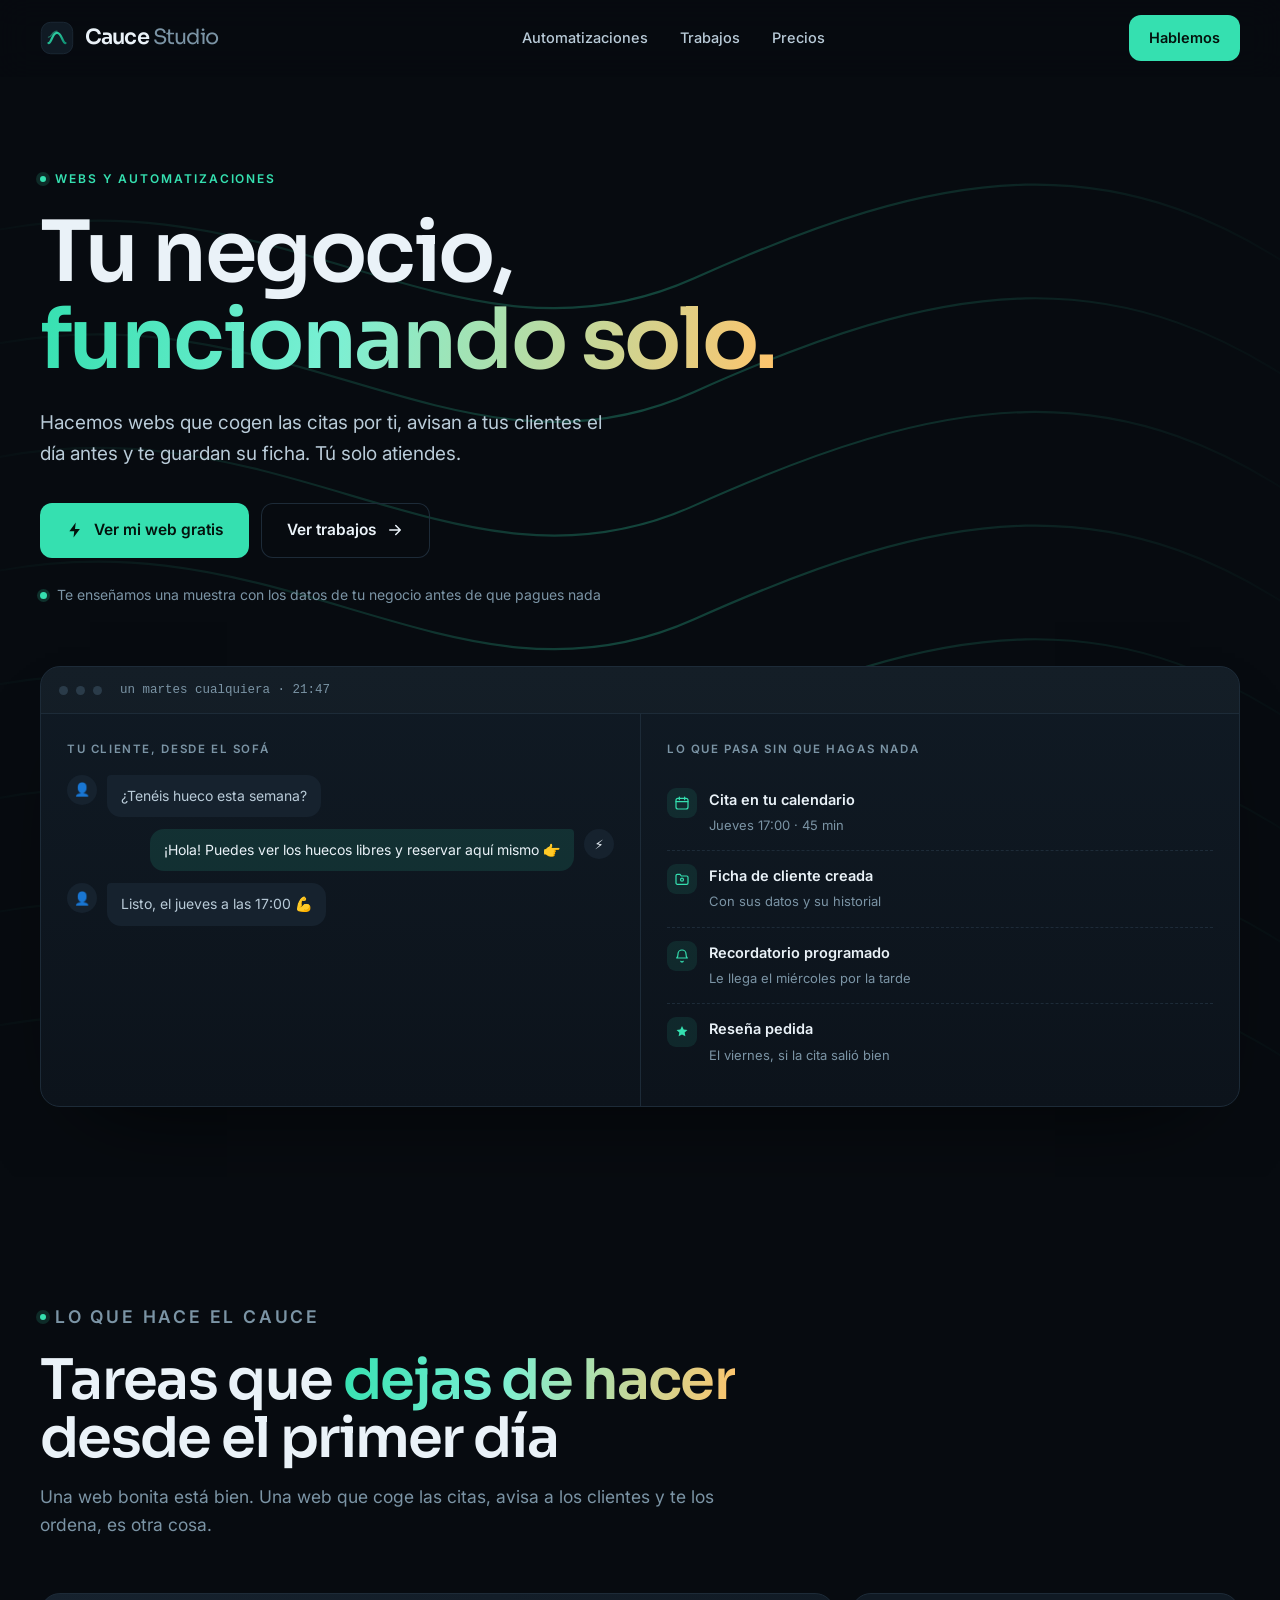
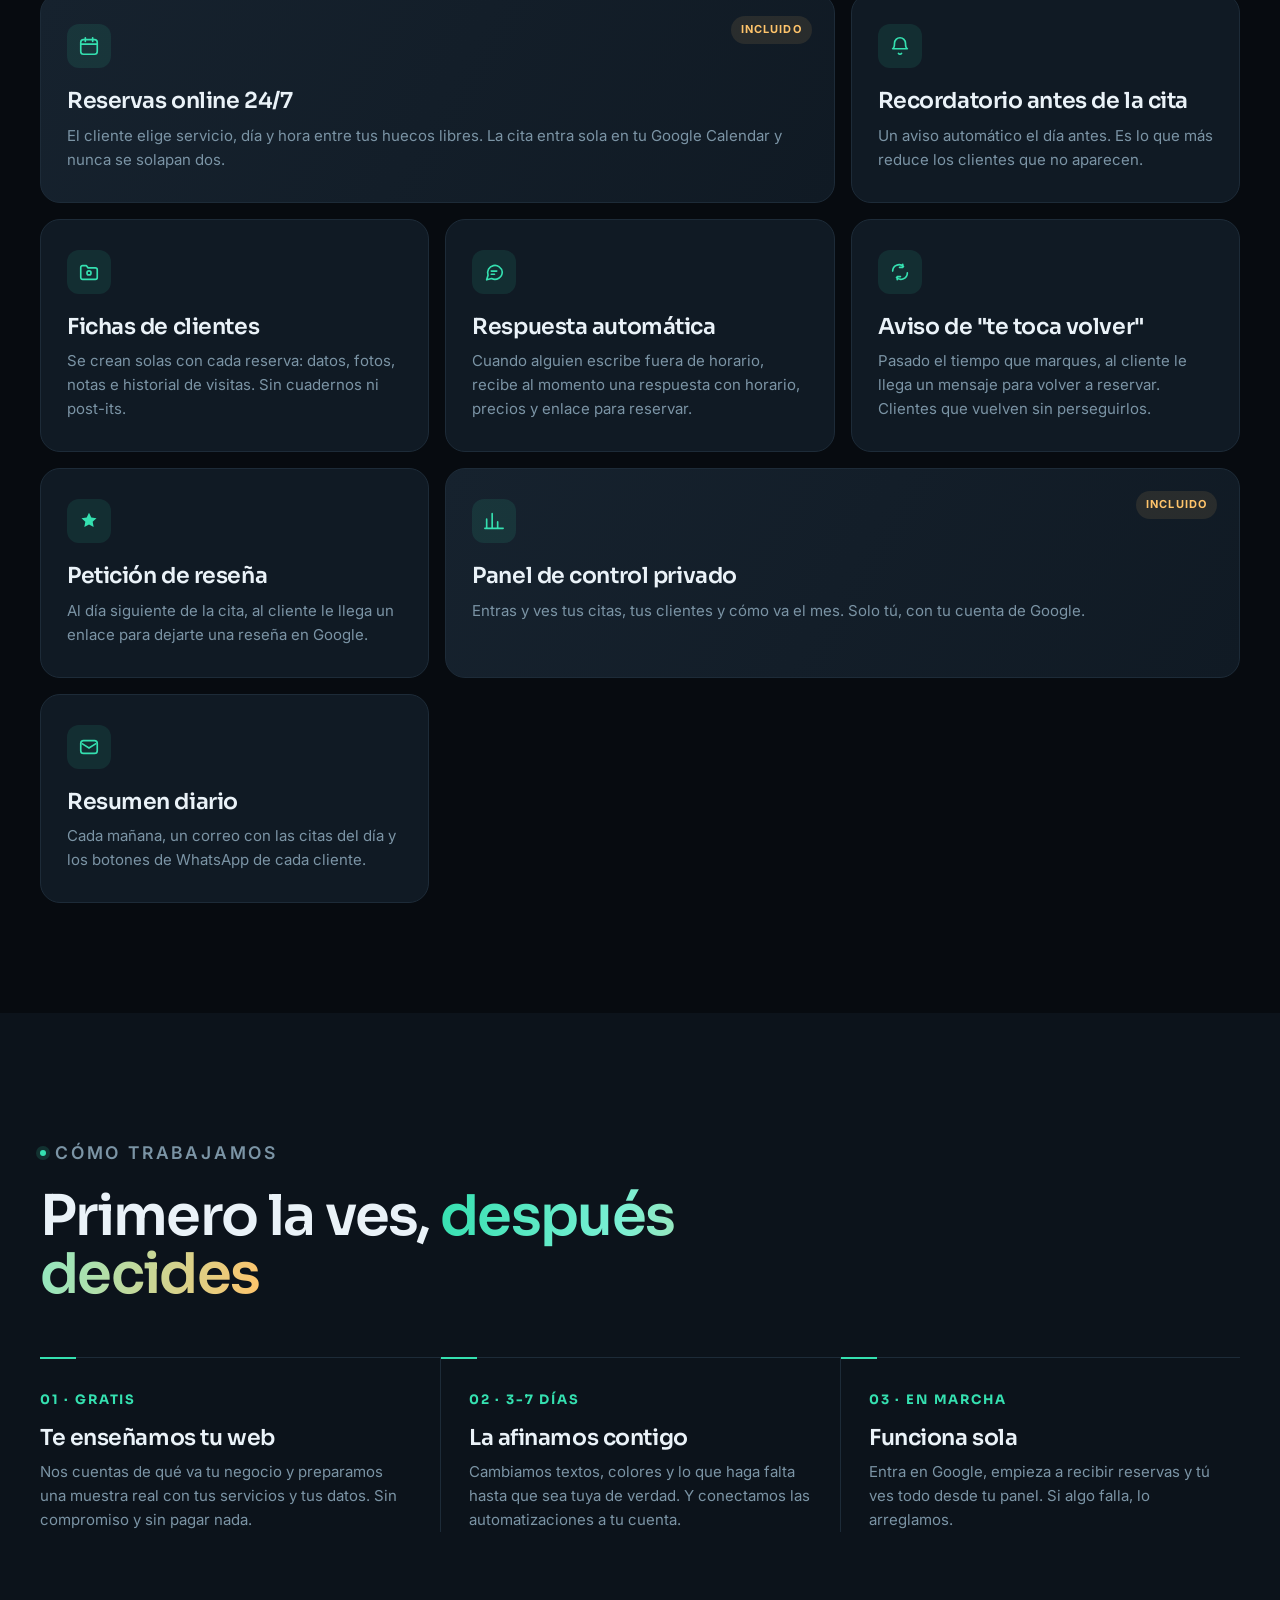
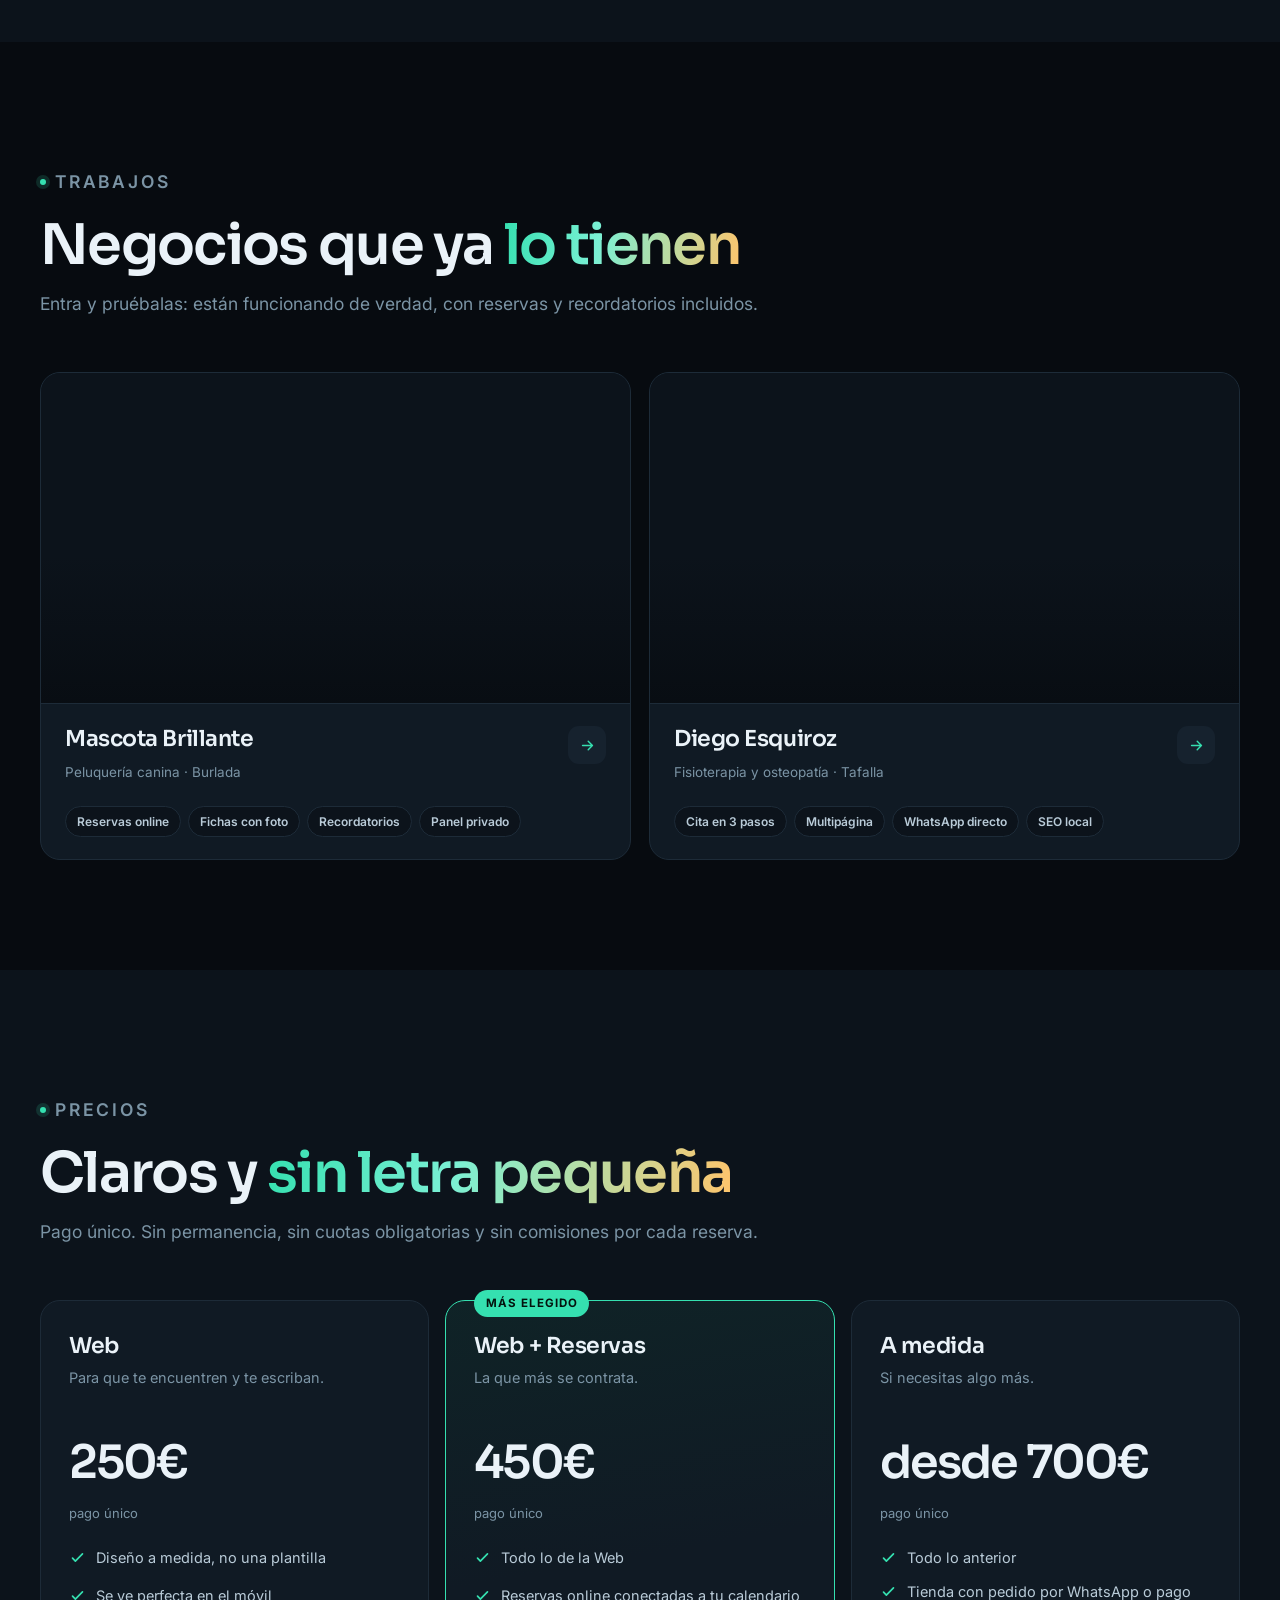
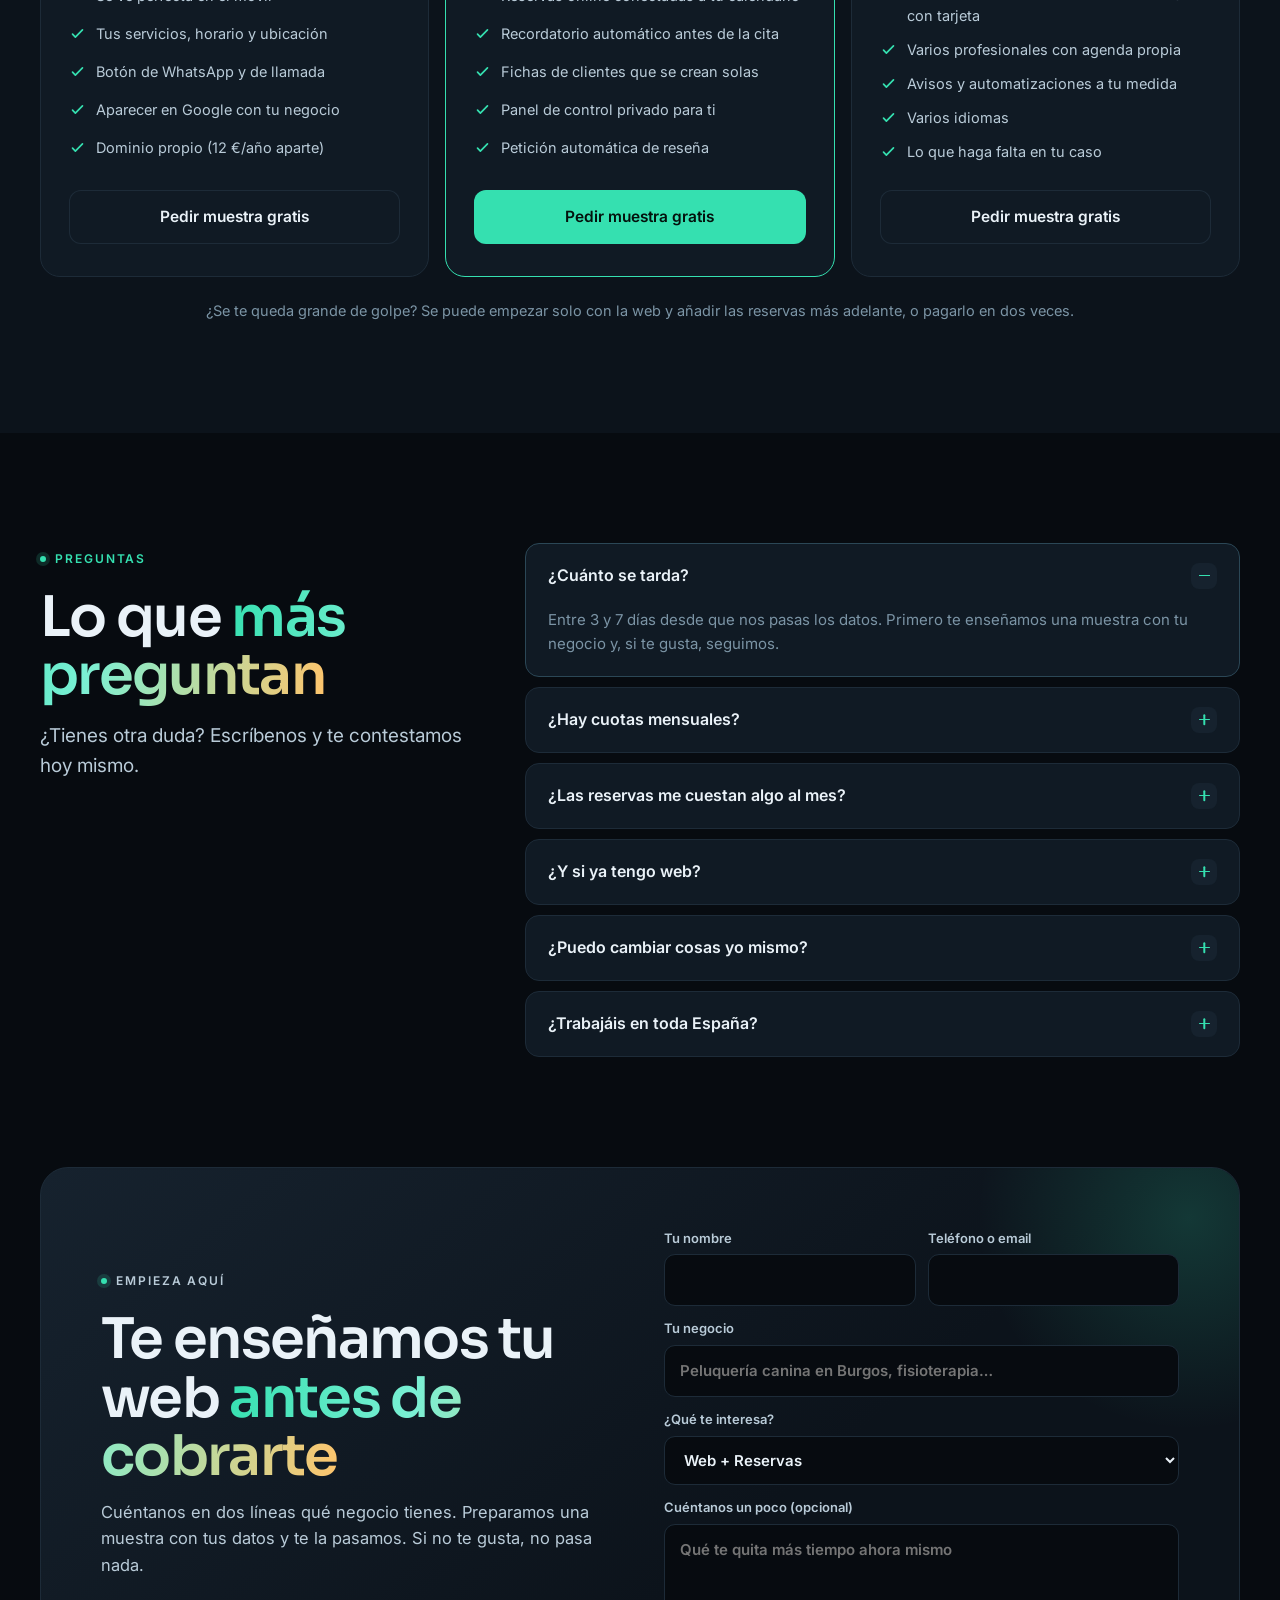
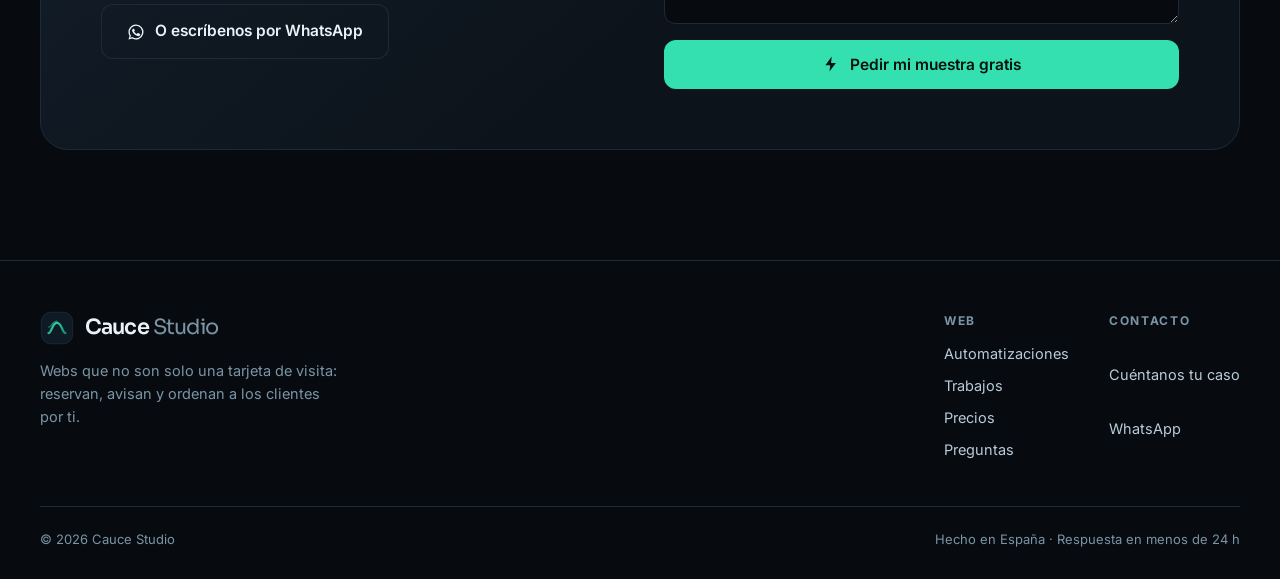
==== index.html @ 769cdf38 "Cauce Studio: web de marca y panel de analitica propia Co-Authored-By: Claude Opus 5 <noreply@anthro" ====
<!doctype html><html lang="es"><head><meta charset="utf-8"><meta name="viewport" content="width=device-width,initial-scale=1">
<title>Cauce Studio · Webs con reservas y automatizaciones para tu negocio</title><meta name="description" content="Webs que cogen las citas por ti, avisan a tus clientes el día antes y guardan sus fichas. Pago único, sin cuotas. Te enseñamos una muestra gratis.">
<meta property="og:type" content="website"><meta property="og:locale" content="es_ES"><meta property="og:site_name" content="Cauce Studio"><meta property="og:title" content="Cauce Studio · Webs con reservas y automatizaciones para tu negocio"><meta property="og:description" content="Webs que cogen las citas por ti, avisan a tus clientes el día antes y guardan sus fichas. Pago único, sin cuotas. Te enseñamos una muestra gratis."><meta name="theme-color" content="#070b10">
<script type="application/ld+json">{"@context": "https://schema.org", "@type": "ProfessionalService", "name": "Cauce Studio", "description": "Webs con reservas online y automatizaciones para negocios pequeños: recordatorios de cita, fichas de clientes y respuestas automáticas.", "url": "https://miiguelcamus.github.io/cauce-web/", "areaServed": "ES", "priceRange": "250€ - 700€", "serviceType": ["Diseño web", "Automatización de reservas", "Recordatorios automáticos"]}</script>
<link rel="preconnect" href="https://fonts.googleapis.com"><link rel="preconnect" href="https://fonts.gstatic.com" crossorigin>
<link href="https://fonts.googleapis.com/css2?family=Sora:wght@400;500;600;700&family=Inter:wght@400;500;600;700&display=swap" rel="stylesheet">
<link rel="stylesheet" href="styles.css?v=1794680491">
<link rel="icon" href="data:image/svg+xml,%3Csvg xmlns='http://www.w3.org/2000/svg' viewBox='0 0 40 40'%3E%3Crect width='40' height='40' rx='11' fill='%23070b10'/%3E%3Cpath d='M10 26c4 0 4-12 10-12s6 12 10 12' fill='none' stroke='%2335e0b0' stroke-width='3' stroke-linecap='round'/%3E%3C/svg%3E">
</head><body>
<header class="top"><div class="wrap tin">
<a class="logo" href="index.html?v=1794680491" aria-label="Cauce Studio, inicio"><svg class="lm" viewBox="0 0 40 40" aria-hidden="true"><defs><linearGradient id="lg" x1="0" y1="0" x2="1" y2="1"><stop offset="0" stop-color="#35e0b0"/><stop offset="1" stop-color="#0f8f72"/></linearGradient></defs><rect x="1.5" y="1.5" width="37" height="37" rx="11" fill="#101a24" stroke="#1d2b38"/><path d="M10 26c4 0 4-12 10-12s6 12 10 12" fill="none" stroke="url(#lg)" stroke-width="2.6" stroke-linecap="round"/><path d="M10 19c4 0 4-7 10-7" fill="none" stroke="#35e0b0" stroke-width="1.6" stroke-linecap="round" opacity=".45"/></svg><b>Cauce<span> Studio</span></b></a>
<nav class="nav" aria-label="Principal"><a href="index.html?v=1794680491#automatiza">Automatizaciones</a><a href="index.html?v=1794680491#trabajos">Trabajos</a><a href="index.html?v=1794680491#precios">Precios</a></nav>
<a class="btn pri hcta" href="#contacto">Hablemos</a>
<button class="burger" aria-label="Abrir menú" aria-expanded="false" aria-controls="mm"><i></i><i></i></button>
</div></header>
<div class="mm" id="mm" aria-hidden="true"><a class="ml" href="index.html?v=1794680491#automatiza">Automatizaciones</a><a class="ml" href="index.html?v=1794680491#trabajos">Trabajos</a><a class="ml" href="index.html?v=1794680491#precios">Precios</a><a class="btn pri" href="#contacto">Hablemos</a></div>
<main><section class="hero"><div class="flow" aria-hidden="true"><svg viewBox="0 0 1200 600" preserveAspectRatio="none">
<defs><linearGradient id="fg" x1="0" y1="0" x2="1" y2="0"><stop offset="0" stop-color="#35e0b0" stop-opacity="0"/><stop offset=".5" stop-color="#35e0b0" stop-opacity=".55"/><stop offset="1" stop-color="#35e0b0" stop-opacity="0"/></linearGradient></defs>
<path d="M-50 90 C 250 40, 420 170, 650 110 S 1050 30, 1250 120" stroke="url(#fg)" style="animation-delay:0.0s"/><path d="M-50 152 C 250 102, 420 232, 650 172 S 1050 92, 1250 182" stroke="url(#fg)" style="animation-delay:0.5s"/><path d="M-50 214 C 250 164, 420 294, 650 234 S 1050 154, 1250 244" stroke="url(#fg)" style="animation-delay:1.0s"/><path d="M-50 276 C 250 226, 420 356, 650 296 S 1050 216, 1250 306" stroke="url(#fg)" style="animation-delay:1.5s"/><path d="M-50 338 C 250 288, 420 418, 650 358 S 1050 278, 1250 368" stroke="url(#fg)" style="animation-delay:2.0s"/><path d="M-50 400 C 250 350, 420 480, 650 420 S 1050 340, 1250 430" stroke="url(#fg)" style="animation-delay:2.5s"/><path d="M-50 462 C 250 412, 420 542, 650 482 S 1050 402, 1250 492" stroke="url(#fg)" style="animation-delay:3.0s"/><path d="M-50 524 C 250 474, 420 604, 650 544 S 1050 464, 1250 554" stroke="url(#fg)" style="animation-delay:3.5s"/>
</svg></div>
<div class="wrap hin">
 <p class="kick rv">Webs y automatizaciones</p>
 <h1 class="rv">Tu negocio,<br><span class="grad">funcionando solo.</span></h1>
 <p class="lead rv">Hacemos webs que cogen las citas por ti, avisan a tus clientes el día antes y te guardan su ficha. Tú solo atiendes.</p>
 <div class="hb rv"><a class="btn pri" href="#contacto"><svg viewBox="0 0 24 24" aria-hidden="true"><path fill="currentColor" d="M13 2 4.5 13.5H11L10 22l8.5-11.5H12z"/></svg>Ver mi web gratis</a><a class="btn gh" href="#trabajos">Ver trabajos <svg viewBox="0 0 24 24" aria-hidden="true"><path fill="none" stroke="currentColor" stroke-width="2" stroke-linecap="round" stroke-linejoin="round" d="M5 12h14M13 6l6 6-6 6"/></svg></a></div>
 <p class="hnote rv"><span class="dot"></span>Te enseñamos una muestra con los datos de tu negocio antes de que pagues nada</p>

 <div class="demo rv">
  <div class="dbar"><i></i><i></i><i></i><span>un martes cualquiera · 21:47</span></div>
  <div class="dbody">
   <div class="dcol">
    <p class="dlab">Tu cliente, desde el sofá</p>
    <div class="msg" style="animation-delay:.2s"><span class="av">👤</span><p>¿Tenéis hueco esta semana?</p></div>
    <div class="msg me" style="animation-delay:.9s"><span class="av">⚡</span><p>¡Hola! Puedes ver los huecos libres y reservar aquí mismo 👉</p></div>
    <div class="msg" style="animation-delay:1.6s"><span class="av">👤</span><p>Listo, el jueves a las 17:00 💪</p></div>
   </div>
   <div class="dcol">
    <p class="dlab">Lo que pasa sin que hagas nada</p>
    <div class="evt" style="animation-delay:2.2s"><span class="ic"><svg viewBox="0 0 24 24" aria-hidden="true"><g fill="none" stroke="currentColor" stroke-width="1.8" stroke-linecap="round"><rect x="3" y="5" width="18" height="16" rx="3"/><path d="M3 10h18M8 3v4M16 3v4"/></g></svg></span><div><b>Cita en tu calendario</b><small>Jueves 17:00 · 45 min</small></div></div>
    <div class="evt" style="animation-delay:2.7s"><span class="ic"><svg viewBox="0 0 24 24" aria-hidden="true"><g fill="none" stroke="currentColor" stroke-width="1.8" stroke-linejoin="round"><path d="M3 7a2 2 0 0 1 2-2h4l2 2.5h8a2 2 0 0 1 2 2V18a2 2 0 0 1-2 2H5a2 2 0 0 1-2-2z"/><circle cx="12" cy="13" r="2.2"/></g></svg></span><div><b>Ficha de cliente creada</b><small>Con sus datos y su historial</small></div></div>
    <div class="evt" style="animation-delay:3.2s"><span class="ic"><svg viewBox="0 0 24 24" aria-hidden="true"><g fill="none" stroke="currentColor" stroke-width="1.8" stroke-linecap="round" stroke-linejoin="round"><path d="M18 9a6 6 0 1 0-12 0c0 5-2 6-2 6h16s-2-1-2-6"/><path d="M13.7 20a2 2 0 0 1-3.4 0"/></g></svg></span><div><b>Recordatorio programado</b><small>Le llega el miércoles por la tarde</small></div></div>
    <div class="evt" style="animation-delay:3.7s"><span class="ic"><svg viewBox="0 0 24 24" aria-hidden="true"><path fill="currentColor" d="m12 3 2.5 5.2 5.7.7-4.2 4 1.1 5.6L12 15.8 6.9 18.5 8 12.9 3.8 8.9l5.7-.7z"/></svg></span><div><b>Reseña pedida</b><small>El viernes, si la cita salió bien</small></div></div>
   </div>
  </div>
 </div>
</div></section><section class="sec" id="automatiza"><div class="wrap">
 <div class="sh rv"><p class="kick">Lo que hace el cauce</p><h2>Tareas que <span class="grad">dejas de hacer</span> desde el primer día</h2>
 <p>Una web bonita está bien. Una web que coge las citas, avisa a los clientes y te los ordena, es otra cosa.</p></div>
 <div class="au"><article class="ac rv big"><span class="tag">Incluido</span><span class="ic"><svg viewBox="0 0 24 24" aria-hidden="true"><g fill="none" stroke="currentColor" stroke-width="1.8" stroke-linecap="round"><rect x="3" y="5" width="18" height="16" rx="3"/><path d="M3 10h18M8 3v4M16 3v4"/></g></svg></span><h3>Reservas online 24/7</h3><p>El cliente elige servicio, día y hora entre tus huecos libres. La cita entra sola en tu Google Calendar y nunca se solapan dos.</p></article><article class="ac rv "><span class="ic"><svg viewBox="0 0 24 24" aria-hidden="true"><g fill="none" stroke="currentColor" stroke-width="1.8" stroke-linecap="round" stroke-linejoin="round"><path d="M18 9a6 6 0 1 0-12 0c0 5-2 6-2 6h16s-2-1-2-6"/><path d="M13.7 20a2 2 0 0 1-3.4 0"/></g></svg></span><h3>Recordatorio antes de la cita</h3><p>Un aviso automático el día antes. Es lo que más reduce los clientes que no aparecen.</p></article><article class="ac rv "><span class="ic"><svg viewBox="0 0 24 24" aria-hidden="true"><g fill="none" stroke="currentColor" stroke-width="1.8" stroke-linejoin="round"><path d="M3 7a2 2 0 0 1 2-2h4l2 2.5h8a2 2 0 0 1 2 2V18a2 2 0 0 1-2 2H5a2 2 0 0 1-2-2z"/><circle cx="12" cy="13" r="2.2"/></g></svg></span><h3>Fichas de clientes</h3><p>Se crean solas con cada reserva: datos, fotos, notas e historial de visitas. Sin cuadernos ni post-its.</p></article><article class="ac rv "><span class="ic"><svg viewBox="0 0 24 24" aria-hidden="true"><g fill="none" stroke="currentColor" stroke-width="1.8" stroke-linecap="round" stroke-linejoin="round"><path d="M21 12a8 8 0 0 1-11.6 7.1L4 20.5l1.5-5A8 8 0 1 1 21 12z"/><path d="M9 11h6M9 14.5h3.5"/></g></svg></span><h3>Respuesta automática</h3><p>Cuando alguien escribe fuera de horario, recibe al momento una respuesta con horario, precios y enlace para reservar.</p></article><article class="ac rv "><span class="ic"><svg viewBox="0 0 24 24" aria-hidden="true"><g fill="none" stroke="currentColor" stroke-width="1.8" stroke-linecap="round" stroke-linejoin="round"><path d="M4 11a7 7 0 0 1 11.8-5M20 13a7 7 0 0 1-11.8 5"/><path d="M15 3.5V7h-3.5M9 20.5V17h3.5"/></g></svg></span><h3>Aviso de "te toca volver"</h3><p>Pasado el tiempo que marques, al cliente le llega un mensaje para volver a reservar. Clientes que vuelven sin perseguirlos.</p></article><article class="ac rv "><span class="ic"><svg viewBox="0 0 24 24" aria-hidden="true"><path fill="currentColor" d="m12 3 2.5 5.2 5.7.7-4.2 4 1.1 5.6L12 15.8 6.9 18.5 8 12.9 3.8 8.9l5.7-.7z"/></svg></span><h3>Petición de reseña</h3><p>Al día siguiente de la cita, al cliente le llega un enlace para dejarte una reseña en Google.</p></article><article class="ac rv big"><span class="tag">Incluido</span><span class="ic"><svg viewBox="0 0 24 24" aria-hidden="true"><g fill="none" stroke="currentColor" stroke-width="1.8" stroke-linecap="round"><path d="M4 20V10M10 20V4M16 20v-7M22 20H2"/></g></svg></span><h3>Panel de control privado</h3><p>Entras y ves tus citas, tus clientes y cómo va el mes. Solo tú, con tu cuenta de Google.</p></article><article class="ac rv "><span class="ic"><svg viewBox="0 0 24 24" aria-hidden="true"><g fill="none" stroke="currentColor" stroke-width="1.8"><rect x="3" y="5" width="18" height="14" rx="3"/><path d="m4 8 8 5 8-5"/></g></svg></span><h3>Resumen diario</h3><p>Cada mañana, un correo con las citas del día y los botones de WhatsApp de cada cliente.</p></article></div>
</div></section><section class="sec alt"><div class="wrap">
 <div class="sh rv"><p class="kick">Cómo trabajamos</p><h2>Primero la ves, <span class="grad">después decides</span></h2></div>
 <ol class="st rv">
  <li><b>01 · GRATIS</b><h3>Te enseñamos tu web</h3><p>Nos cuentas de qué va tu negocio y preparamos una muestra real con tus servicios y tus datos. Sin compromiso y sin pagar nada.</p></li>
  <li><b>02 · 3-7 DÍAS</b><h3>La afinamos contigo</h3><p>Cambiamos textos, colores y lo que haga falta hasta que sea tuya de verdad. Y conectamos las automatizaciones a tu cuenta.</p></li>
  <li><b>03 · EN MARCHA</b><h3>Funciona sola</h3><p>Entra en Google, empieza a recibir reservas y tú ves todo desde tu panel. Si algo falla, lo arreglamos.</p></li>
 </ol>
</div></section><section class="sec" id="trabajos"><div class="wrap">
 <div class="sh rv"><p class="kick">Trabajos</p><h2>Negocios que ya <span class="grad">lo tienen</span></h2>
 <p>Entra y pruébalas: están funcionando de verdad, con reservas y recordatorios incluidos.</p></div>
 <div class="wk"><a class="wc rv" href="https://miiguelcamus.github.io/petshiny-web/" target="_blank" rel="noopener">
 <div class="wsh"><iframe src="https://miiguelcamus.github.io/petshiny-web/" loading="lazy" title="Vista de Mascota Brillante" tabindex="-1" aria-hidden="true" scrolling="no"></iframe><span class="ov"></span></div>
 <div class="wt"><div><h3>Mascota Brillante</h3><small>Peluquería canina · Burlada</small></div><span class="go"><svg viewBox="0 0 24 24" aria-hidden="true"><path fill="none" stroke="currentColor" stroke-width="2" stroke-linecap="round" stroke-linejoin="round" d="M5 12h14M13 6l6 6-6 6"/></svg></span></div>
 <div class="chips"><span class="chip">Reservas online</span><span class="chip">Fichas con foto</span><span class="chip">Recordatorios</span><span class="chip">Panel privado</span></div></a><a class="wc rv" href="https://miiguelcamus.github.io/fisio-esquiroz/" target="_blank" rel="noopener">
 <div class="wsh"><iframe src="https://miiguelcamus.github.io/fisio-esquiroz/" loading="lazy" title="Vista de Diego Esquiroz" tabindex="-1" aria-hidden="true" scrolling="no"></iframe><span class="ov"></span></div>
 <div class="wt"><div><h3>Diego Esquiroz</h3><small>Fisioterapia y osteopatía · Tafalla</small></div><span class="go"><svg viewBox="0 0 24 24" aria-hidden="true"><path fill="none" stroke="currentColor" stroke-width="2" stroke-linecap="round" stroke-linejoin="round" d="M5 12h14M13 6l6 6-6 6"/></svg></span></div>
 <div class="chips"><span class="chip">Cita en 3 pasos</span><span class="chip">Multipágina</span><span class="chip">WhatsApp directo</span><span class="chip">SEO local</span></div></a></div>
</div></section><section class="sec alt" id="precios"><div class="wrap">
 <div class="sh rv"><p class="kick">Precios</p><h2>Claros y <span class="grad">sin letra pequeña</span></h2>
 <p>Pago único. Sin permanencia, sin cuotas obligatorias y sin comisiones por cada reserva.</p></div>
 <div class="pr"><div class="pc rv"><h3>Web</h3><p class="d">Para que te encuentren y te escriban.</p>
 <p class="am">250€</p><p class="pay">pago único</p><ul><li><svg viewBox="0 0 24 24" aria-hidden="true"><path fill="none" stroke="currentColor" stroke-width="2.4" stroke-linecap="round" stroke-linejoin="round" d="m5 13 4 4L19 7"/></svg><span>Diseño a medida, no una plantilla</span></li><li><svg viewBox="0 0 24 24" aria-hidden="true"><path fill="none" stroke="currentColor" stroke-width="2.4" stroke-linecap="round" stroke-linejoin="round" d="m5 13 4 4L19 7"/></svg><span>Se ve perfecta en el móvil</span></li><li><svg viewBox="0 0 24 24" aria-hidden="true"><path fill="none" stroke="currentColor" stroke-width="2.4" stroke-linecap="round" stroke-linejoin="round" d="m5 13 4 4L19 7"/></svg><span>Tus servicios, horario y ubicación</span></li><li><svg viewBox="0 0 24 24" aria-hidden="true"><path fill="none" stroke="currentColor" stroke-width="2.4" stroke-linecap="round" stroke-linejoin="round" d="m5 13 4 4L19 7"/></svg><span>Botón de WhatsApp y de llamada</span></li><li><svg viewBox="0 0 24 24" aria-hidden="true"><path fill="none" stroke="currentColor" stroke-width="2.4" stroke-linecap="round" stroke-linejoin="round" d="m5 13 4 4L19 7"/></svg><span>Aparecer en Google con tu negocio</span></li><li><svg viewBox="0 0 24 24" aria-hidden="true"><path fill="none" stroke="currentColor" stroke-width="2.4" stroke-linecap="round" stroke-linejoin="round" d="m5 13 4 4L19 7"/></svg><span>Dominio propio (12 €/año aparte)</span></li></ul>
 <a class="btn gh" href="#contacto">Pedir muestra gratis</a></div><div class="pc rv hi"><h3>Web + Reservas</h3><p class="d">La que más se contrata.</p>
 <p class="am">450€</p><p class="pay">pago único</p><ul><li><svg viewBox="0 0 24 24" aria-hidden="true"><path fill="none" stroke="currentColor" stroke-width="2.4" stroke-linecap="round" stroke-linejoin="round" d="m5 13 4 4L19 7"/></svg><span>Todo lo de la Web</span></li><li><svg viewBox="0 0 24 24" aria-hidden="true"><path fill="none" stroke="currentColor" stroke-width="2.4" stroke-linecap="round" stroke-linejoin="round" d="m5 13 4 4L19 7"/></svg><span>Reservas online conectadas a tu calendario</span></li><li><svg viewBox="0 0 24 24" aria-hidden="true"><path fill="none" stroke="currentColor" stroke-width="2.4" stroke-linecap="round" stroke-linejoin="round" d="m5 13 4 4L19 7"/></svg><span>Recordatorio automático antes de la cita</span></li><li><svg viewBox="0 0 24 24" aria-hidden="true"><path fill="none" stroke="currentColor" stroke-width="2.4" stroke-linecap="round" stroke-linejoin="round" d="m5 13 4 4L19 7"/></svg><span>Fichas de clientes que se crean solas</span></li><li><svg viewBox="0 0 24 24" aria-hidden="true"><path fill="none" stroke="currentColor" stroke-width="2.4" stroke-linecap="round" stroke-linejoin="round" d="m5 13 4 4L19 7"/></svg><span>Panel de control privado para ti</span></li><li><svg viewBox="0 0 24 24" aria-hidden="true"><path fill="none" stroke="currentColor" stroke-width="2.4" stroke-linecap="round" stroke-linejoin="round" d="m5 13 4 4L19 7"/></svg><span>Petición automática de reseña</span></li></ul>
 <a class="btn pri" href="#contacto">Pedir muestra gratis</a></div><div class="pc rv"><h3>A medida</h3><p class="d">Si necesitas algo más.</p>
 <p class="am">desde 700€</p><p class="pay">pago único</p><ul><li><svg viewBox="0 0 24 24" aria-hidden="true"><path fill="none" stroke="currentColor" stroke-width="2.4" stroke-linecap="round" stroke-linejoin="round" d="m5 13 4 4L19 7"/></svg><span>Todo lo anterior</span></li><li><svg viewBox="0 0 24 24" aria-hidden="true"><path fill="none" stroke="currentColor" stroke-width="2.4" stroke-linecap="round" stroke-linejoin="round" d="m5 13 4 4L19 7"/></svg><span>Tienda con pedido por WhatsApp o pago con tarjeta</span></li><li><svg viewBox="0 0 24 24" aria-hidden="true"><path fill="none" stroke="currentColor" stroke-width="2.4" stroke-linecap="round" stroke-linejoin="round" d="m5 13 4 4L19 7"/></svg><span>Varios profesionales con agenda propia</span></li><li><svg viewBox="0 0 24 24" aria-hidden="true"><path fill="none" stroke="currentColor" stroke-width="2.4" stroke-linecap="round" stroke-linejoin="round" d="m5 13 4 4L19 7"/></svg><span>Avisos y automatizaciones a tu medida</span></li><li><svg viewBox="0 0 24 24" aria-hidden="true"><path fill="none" stroke="currentColor" stroke-width="2.4" stroke-linecap="round" stroke-linejoin="round" d="m5 13 4 4L19 7"/></svg><span>Varios idiomas</span></li><li><svg viewBox="0 0 24 24" aria-hidden="true"><path fill="none" stroke="currentColor" stroke-width="2.4" stroke-linecap="round" stroke-linejoin="round" d="m5 13 4 4L19 7"/></svg><span>Lo que haga falta en tu caso</span></li></ul>
 <a class="btn gh" href="#contacto">Pedir muestra gratis</a></div></div>
 <p class="pnote rv">¿Se te queda grande de golpe? Se puede empezar solo con la web y añadir las reservas más adelante, o pagarlo en dos veces.</p>
</div></section><section class="sec" id="dudas"><div class="wrap fq">
 <div class="rv"><p class="kick">Preguntas</p><h2>Lo que <span class="grad">más preguntan</span></h2>
 <p class="lead" style="margin-top:16px">¿Tienes otra duda? Escríbenos y te contestamos hoy mismo.</p></div>
 <div class="faq rv"><details open><summary>¿Cuánto se tarda?<i></i></summary><p>Entre 3 y 7 días desde que nos pasas los datos. Primero te enseñamos una muestra con tu negocio y, si te gusta, seguimos.</p></details><details><summary>¿Hay cuotas mensuales?<i></i></summary><p>No. Se paga una vez y la web es tuya. Si quieres que nos encarguemos de los cambios, son 15 €/mes, pero es opcional y puedes dejarlo cuando quieras.</p></details><details><summary>¿Las reservas me cuestan algo al mes?<i></i></summary><p>No. Funcionan sobre tu propia cuenta de Google (Calendar, Hojas de cálculo y Gmail), así que no pagas ninguna plataforma de reservas.</p></details><details><summary>¿Y si ya tengo web?<i></i></summary><p>Mejor: la revisamos y te decimos si merece la pena actualizarla o rehacerla. Las automatizaciones se pueden añadir a una web que ya tengas.</p></details><details><summary>¿Puedo cambiar cosas yo mismo?<i></i></summary><p>Sí. Los horarios, servicios, precios, vacaciones y días cerrados los cambias tú desde tu panel, sin tocar código ni llamar a nadie.</p></details><details><summary>¿Trabajáis en toda España?<i></i></summary><p>Sí, todo es online. Nos cuentas tu caso por WhatsApp y te enseñamos la muestra sin que tengas que moverte.</p></details></div>
</div></section><section class="cta" id="contacto"><div class="wrap"><div class="ci rv">
 <div><p class="kick">Empieza aquí</p><h2>Te enseñamos tu web <span class="grad">antes de cobrarte</span></h2>
 <p>Cuéntanos en dos líneas qué negocio tienes. Preparamos una muestra con tus datos y te la pasamos. Si no te gusta, no pasa nada.</p>
 <div class="hb" style="margin-top:26px"><a class="btn gh sw wa" href="https://wa.me/" target="_blank" rel="noopener"><svg viewBox="0 0 24 24" aria-hidden="true"><path fill="currentColor" d="M12 2a10 10 0 0 0-8.6 15.1L2 22l5-1.3A10 10 0 1 0 12 2zm0 18.2c-1.5 0-3-.4-4.3-1.2l-.3-.2-3 .8.8-2.9-.2-.3A8.2 8.2 0 1 1 12 20.2zm4.5-6.1c-.2-.1-1.5-.7-1.7-.8-.2-.1-.4-.1-.6.1l-.8 1c-.1.2-.3.2-.5.1a6.7 6.7 0 0 1-3.3-2.9c-.3-.4.2-.4.7-1.4.1-.2 0-.3 0-.4l-.8-1.8c-.2-.5-.4-.4-.6-.4h-.5a1 1 0 0 0-.7.3c-.2.3-.9.9-.9 2.2s1 2.6 1.1 2.7c.1.2 1.9 2.9 4.6 4 1.7.7 2.4.8 3.2.7.5-.1 1.5-.6 1.8-1.2.2-.6.2-1.1.1-1.2l-.5-.3z"/></svg>O escríbenos por WhatsApp</a></div></div>
 <form class="ff" data-form novalidate>
  <div class="row">
   <label>Tu nombre<input name="n" autocomplete="name" required></label>
   <label>Teléfono o email<input name="c" required></label>
  </div>
  <label>Tu negocio<input name="b" placeholder="Peluquería canina en Burgos, fisioterapia…" required></label>
  <label>¿Qué te interesa?<select name="s">
   <option>Web + Reservas</option><option>Solo la web</option><option>Algo a medida</option><option>Todavía no lo sé</option>
  </select></label>
  <label>Cuéntanos un poco (opcional)<textarea name="m" rows="3" placeholder="Qué te quita más tiempo ahora mismo"></textarea></label>
  <button type="submit" class="btn pri" data-send><svg viewBox="0 0 24 24" aria-hidden="true"><path fill="currentColor" d="M13 2 4.5 13.5H11L10 22l8.5-11.5H12z"/></svg>Pedir mi muestra gratis</button>
  <p class="fmsg" data-msg role="status"></p>
 </form>
</div></div></section></main>
<footer class="ft"><div class="wrap">
 <div class="fg">
  <div><a class="logo" href="index.html?v=1794680491"><svg class="lm" viewBox="0 0 40 40" aria-hidden="true"><defs><linearGradient id="lg" x1="0" y1="0" x2="1" y2="1"><stop offset="0" stop-color="#35e0b0"/><stop offset="1" stop-color="#0f8f72"/></linearGradient></defs><rect x="1.5" y="1.5" width="37" height="37" rx="11" fill="#101a24" stroke="#1d2b38"/><path d="M10 26c4 0 4-12 10-12s6 12 10 12" fill="none" stroke="url(#lg)" stroke-width="2.6" stroke-linecap="round"/><path d="M10 19c4 0 4-7 10-7" fill="none" stroke="#35e0b0" stroke-width="1.6" stroke-linecap="round" opacity=".45"/></svg><b>Cauce<span> Studio</span></b></a>
   <p>Webs que no son solo una tarjeta de visita: reservan, avisan y ordenan a los clientes por ti.</p></div>
  <div class="fl">
   <div><h4>Web</h4><a href="index.html?v=1794680491#automatiza">Automatizaciones</a><a href="index.html?v=1794680491#trabajos">Trabajos</a><a href="index.html?v=1794680491#precios">Precios</a><a href="index.html?v=1794680491#dudas">Preguntas</a></div>
   <div><h4>Contacto</h4><a href="#contacto">Cuéntanos tu caso</a><a href="https://wa.me/" target="_blank" rel="noopener">WhatsApp</a></div>
  </div>
 </div>
 <div class="fb"><span>© 2026 Cauce Studio</span><span>Hecho en España · Respuesta en menos de 24 h</span></div>
</div></footer>
<script>window.CAUCE_API="";</script>
<script src="app.js?v=1794680491"></script></body></html>
---- styles.css ----
:root{
--bg:#070b10;--bg2:#0c131b;--card:#101a24;--card2:#16222e;
--ink:#eaf2f8;--ink2:#b9cbd8;--mut:#7b94a5;--line:#1d2b38;
--acc:#35e0b0;--acc2:#0f8f72;--amb:#ffc46b;--wa:#25d366;
--r:20px;--ease:cubic-bezier(.22,.7,.2,1)}
*{box-sizing:border-box;margin:0;padding:0}
html{scroll-behavior:smooth}
body{font-family:"Inter",system-ui,sans-serif;background:var(--bg);color:var(--ink);line-height:1.6;font-size:16.5px;-webkit-font-smoothing:antialiased;overflow-x:hidden}
img,svg{display:block;max-width:100%}
a{color:inherit;text-decoration:none}
h1,h2,h3,.dis{font-family:"Sora",system-ui,sans-serif;font-weight:600;letter-spacing:-.03em;line-height:1.04}
h1{font-size:clamp(44px,6.6vw,86px)}
h2{font-size:clamp(32px,4.4vw,56px)}
h3{font-size:22px;letter-spacing:-.02em;line-height:1.2}
.grad{background:linear-gradient(100deg,var(--acc),#7af0d4 40%,var(--amb));-webkit-background-clip:text;background-clip:text;color:transparent}
.wrap{width:min(1200px,100% - 40px);margin-inline:auto}
.kick{display:inline-flex;align-items:center;gap:9px;font-size:12px;font-weight:600;letter-spacing:.16em;text-transform:uppercase;color:var(--acc);margin-bottom:20px}
.kick::before{content:"";width:6px;height:6px;border-radius:50%;background:var(--acc);box-shadow:0 0 0 4px rgba(53,224,176,.15)}
.lead{color:var(--ink2);font-size:clamp(16.5px,1.5vw,19px);max-width:580px}
.btn{display:inline-flex;align-items:center;justify-content:center;gap:10px;padding:15px 26px;border-radius:12px;font-weight:600;font-size:15.5px;font-family:inherit;border:0;cursor:pointer;transition:transform .25s var(--ease),background .25s,color .25s,box-shadow .25s,border-color .25s}
.btn svg{width:18px;height:18px}
.btn:active{transform:scale(.97)}
.pri{background:var(--acc);color:#04120d}
.pri:hover{background:#5ef0c6;transform:translateY(-2px);box-shadow:0 14px 36px -16px rgba(53,224,176,.6)}
.gh{background:transparent;color:var(--ink);box-shadow:inset 0 0 0 1px var(--line)}
.gh:hover{box-shadow:inset 0 0 0 1px var(--acc);color:var(--acc)}
.sw.wa:hover{background:var(--wa);color:#fff;box-shadow:none}
:focus-visible{outline:2px solid var(--acc);outline-offset:3px}

/* header */
.top{position:sticky;top:0;z-index:60;background:rgba(7,11,16,.72);backdrop-filter:blur(16px);border-bottom:1px solid transparent;transition:border-color .3s}
.top.sc{border-color:var(--line)}
.tin{display:flex;align-items:center;justify-content:space-between;gap:20px;height:76px}
.logo{display:flex;align-items:center;gap:11px}
.lm{width:34px;height:34px;flex:none}
.logo b{font-family:"Sora",sans-serif;font-weight:600;font-size:21px;letter-spacing:-.04em}
.logo span{color:var(--mut);font-weight:400}
.nav{display:flex;gap:4px}
.nav a{font-size:14.5px;font-weight:500;color:var(--ink2);padding:9px 14px;border-radius:9px;transition:color .2s,background .2s}
.nav a:hover{color:var(--ink);background:var(--card)}
.nav a[aria-current=page]{color:var(--acc);background:var(--card)}
.hcta{padding:11px 20px;font-size:14.5px}
.burger{display:none;width:44px;height:44px;border-radius:11px;border:1px solid var(--line);background:var(--card);cursor:pointer;position:relative}
.burger i{position:absolute;left:13px;right:13px;height:1.5px;background:var(--ink);transition:transform .3s var(--ease)}
.burger i:first-child{top:18px}.burger i:last-child{top:25px}
.burger[aria-expanded=true] i:first-child{transform:translateY(3.5px) rotate(45deg)}
.burger[aria-expanded=true] i:last-child{transform:translateY(-3.5px) rotate(-45deg)}
.mm{position:fixed;inset:76px 0 0;z-index:59;background:var(--bg);padding:28px 20px;display:flex;flex-direction:column;gap:4px;opacity:0;visibility:hidden;transform:translateY(-8px);transition:.3s var(--ease)}
.mm.on{opacity:1;visibility:visible;transform:none}
.mm a.ml{font-family:"Sora",sans-serif;font-size:30px;font-weight:600;letter-spacing:-.03em;padding:14px 0;border-bottom:1px solid var(--line)}
.mm .btn{margin-top:22px}

/* hero */
.hero{position:relative;padding:86px 0 70px;overflow:hidden}
.flow{position:absolute;inset:0;z-index:0;pointer-events:none;opacity:.5}
.flow svg{width:100%;height:100%}
.flow path{fill:none;stroke-width:1.2}
.hin{position:relative;z-index:1}
.hero h1{margin-bottom:24px;max-width:15ch}
.hero .lead{margin-bottom:34px}
.hb{display:flex;flex-wrap:wrap;gap:12px}
.hnote{display:flex;align-items:center;gap:10px;margin-top:26px;font-size:14px;color:var(--mut)}
.hnote .dot{width:7px;height:7px;border-radius:50%;background:var(--acc);box-shadow:0 0 0 3px rgba(53,224,176,.18);animation:pul 2.4s ease-in-out infinite}
@keyframes pul{50%{box-shadow:0 0 0 7px rgba(53,224,176,0)}}

/* live demo box */
.demo{margin-top:60px;border:1px solid var(--line);border-radius:var(--r);background:linear-gradient(180deg,var(--card),var(--bg2));overflow:hidden;box-shadow:0 40px 90px -50px rgba(0,0,0,.9)}
.dbar{display:flex;align-items:center;gap:8px;padding:13px 18px;border-bottom:1px solid var(--line);background:rgba(255,255,255,.015)}
.dbar i{width:9px;height:9px;border-radius:50%;background:#2a3b49;display:block}
.dbar span{margin-left:10px;font-size:12.5px;color:var(--mut);font-family:ui-monospace,monospace}
.dbody{display:grid;grid-template-columns:1fr 1fr;gap:0}
.dcol{padding:26px}
.dcol+.dcol{border-left:1px solid var(--line)}
.dlab{font-size:11.5px;letter-spacing:.14em;text-transform:uppercase;color:var(--mut);font-weight:600;margin-bottom:16px}
.msg{display:flex;gap:10px;margin-bottom:12px;opacity:0;transform:translateY(8px);animation:min .5s var(--ease) forwards}
.msg .av{flex:none;width:30px;height:30px;border-radius:50%;background:var(--card2);display:grid;place-items:center;font-size:13px}
.msg p{background:var(--card2);border-radius:4px 14px 14px 14px;padding:10px 14px;font-size:14px;color:var(--ink2)}
.msg.me{flex-direction:row-reverse}
.msg.me p{background:rgba(53,224,176,.12);border-radius:14px 4px 14px 14px;color:var(--ink)}
@keyframes min{to{opacity:1;transform:none}}
.evt{display:flex;gap:12px;align-items:flex-start;padding:13px 0;border-bottom:1px dashed var(--line);opacity:0;animation:min .5s var(--ease) forwards}
.evt:last-child{border-bottom:0}
.evt .ic{flex:none;width:30px;height:30px;border-radius:9px;background:rgba(53,224,176,.1);color:var(--acc);display:grid;place-items:center}
.evt .ic svg{width:16px;height:16px}
.evt b{display:block;font-size:14.5px;font-weight:600}
.evt small{color:var(--mut);font-size:13px}

.sec{padding:110px 0}
.sec.alt{background:var(--bg2)}
.sh{max-width:720px;margin-bottom:54px}
.sh p{color:var(--mut);margin-top:16px;font-size:17.5px}

/* automations grid */
.au{display:grid;grid-template-columns:repeat(3,1fr);gap:16px}
.ac{position:relative;padding:30px 26px;border-radius:var(--r);background:var(--card);border:1px solid var(--line);transition:transform .35s var(--ease),border-color .3s,background .3s}
.ac:hover{transform:translateY(-5px);border-color:#27414f;background:var(--card2)}
.ac .ic{width:44px;height:44px;border-radius:12px;background:rgba(53,224,176,.1);color:var(--acc);display:grid;place-items:center;margin-bottom:20px}
.ac .ic svg{width:22px;height:22px}
.ac h3{margin-bottom:9px}
.ac p{color:var(--mut);font-size:15px}
.ac.big{grid-column:span 2;background:linear-gradient(120deg,var(--card2),var(--card))}
.ac .tag{position:absolute;top:22px;right:22px;font-size:11px;font-weight:700;letter-spacing:.1em;text-transform:uppercase;color:var(--amb);background:rgba(255,196,107,.1);padding:5px 10px;border-radius:99px}

/* steps */
.st{display:grid;grid-template-columns:repeat(3,1fr);gap:0;border-top:1px solid var(--line)}
.st li{list-style:none;padding:32px 28px 0 0;position:relative}
.st li+li{padding-left:28px;border-left:1px solid var(--line)}
.st li::before{content:"";position:absolute;top:-1px;left:0;width:36px;height:2px;background:var(--acc)}
.st b{display:block;font-family:"Sora",sans-serif;font-size:13px;letter-spacing:.14em;color:var(--acc);margin-bottom:14px}
.st h3{margin-bottom:8px}
.st p{color:var(--mut);font-size:15px}

/* work */
.wk{display:grid;grid-template-columns:repeat(2,1fr);gap:18px}
.wc{display:block;border-radius:var(--r);border:1px solid var(--line);background:var(--card);overflow:hidden;transition:transform .4s var(--ease),border-color .3s}
.wc:hover{transform:translateY(-6px);border-color:#2b4756}
.wsh{aspect-ratio:16/9;position:relative;overflow:hidden;background:var(--bg2);border-bottom:1px solid var(--line)}
.wsh iframe{position:absolute;inset:0;width:1400px;height:900px;border:0;transform:scale(.4);transform-origin:0 0;pointer-events:none;filter:saturate(1.05)}
.wsh .ov{position:absolute;inset:0;background:linear-gradient(180deg,transparent 55%,rgba(7,11,16,.75))}
.wt{padding:22px 24px;display:flex;align-items:flex-start;justify-content:space-between;gap:16px}
.wt h3{margin-bottom:5px}
.wt small{color:var(--mut);font-size:13.5px}
.wt .go{flex:none;width:38px;height:38px;border-radius:11px;background:var(--card2);display:grid;place-items:center;color:var(--acc);transition:background .3s}
.wc:hover .go{background:var(--acc);color:#04120d}
.wt .go svg{width:17px;height:17px}
.chips{display:flex;flex-wrap:wrap;gap:7px;padding:0 24px 22px}
.chip{font-size:12px;font-weight:600;color:var(--ink2);background:var(--bg2);border:1px solid var(--line);padding:5px 11px;border-radius:99px}

/* pricing */
.pr{display:grid;grid-template-columns:repeat(3,1fr);gap:16px;align-items:stretch}
.pc{display:flex;flex-direction:column;padding:32px 28px;border-radius:var(--r);background:var(--card);border:1px solid var(--line)}
.pc.hi{border-color:var(--acc);background:linear-gradient(170deg,rgba(53,224,176,.08),var(--card) 45%);position:relative}
.pc.hi::after{content:"Más elegido";position:absolute;top:-11px;left:28px;font-size:11.5px;font-weight:700;letter-spacing:.08em;text-transform:uppercase;background:var(--acc);color:#04120d;padding:4px 12px;border-radius:99px}
.pc h3{margin-bottom:6px}
.pc .d{color:var(--mut);font-size:14.5px;min-height:42px}
.pc .am{font-family:"Sora",sans-serif;font-size:46px;font-weight:600;letter-spacing:-.04em;margin:18px 0 4px}
.pc .am s{font-size:16px;font-weight:400;color:var(--mut);text-decoration:none;letter-spacing:0}
.pc .pay{font-size:13px;color:var(--mut);margin-bottom:22px}
.pc ul{list-style:none;display:grid;gap:11px;margin-bottom:26px;flex:1}
.pc li{display:flex;gap:10px;font-size:14.5px;color:var(--ink2)}
.pc li svg{flex:none;width:17px;height:17px;color:var(--acc);margin-top:3px}
.pc .btn{width:100%}
.pnote{margin-top:22px;color:var(--mut);font-size:14.5px;text-align:center}

/* faq */
.fq{display:grid;grid-template-columns:.75fr 1.25fr;gap:56px;align-items:start}
.faq{display:grid;gap:10px}
.faq details{background:var(--card);border:1px solid var(--line);border-radius:14px;transition:border-color .3s}
.faq details[open]{border-color:#2b4756}
.faq summary{list-style:none;cursor:pointer;display:flex;justify-content:space-between;align-items:center;gap:16px;padding:19px 22px;font-weight:600;font-size:16px}
.faq summary::-webkit-details-marker{display:none}
.faq summary i{flex:none;position:relative;width:26px;height:26px;border-radius:8px;background:var(--card2)}
.faq summary i::before,.faq summary i::after{content:"";position:absolute;left:50%;top:50%;width:11px;height:1.6px;margin:-.8px 0 0 -5.5px;background:var(--acc);border-radius:2px;transition:transform .3s var(--ease)}
.faq summary i::after{transform:rotate(90deg)}
.faq details[open] summary i::after{transform:rotate(0)}
.faq p{padding:0 22px 20px;color:var(--mut);font-size:15px}

/* cta + form */
.cta{padding:0 0 110px}
.ci{position:relative;border-radius:28px;border:1px solid var(--line);background:linear-gradient(140deg,var(--card2),var(--bg2) 60%);padding:60px;display:grid;grid-template-columns:1fr 1fr;gap:48px;align-items:center;overflow:hidden}
.ci::after{content:"";position:absolute;right:-180px;top:-180px;width:460px;height:460px;border-radius:50%;background:radial-gradient(circle,rgba(53,224,176,.18),transparent 65%)}
.ci>*{position:relative;z-index:1}
.ci p{color:var(--ink2);margin-top:14px}
.ff{display:grid;gap:12px}
.ff .row{display:grid;grid-template-columns:1fr 1fr;gap:12px}
.ff label{display:grid;gap:6px;font-size:13px;font-weight:600;color:var(--ink2)}
.ff input,.ff textarea,.ff select{font:inherit;font-size:15px;padding:13px 15px;border-radius:11px;border:1px solid var(--line);background:var(--bg);color:var(--ink);min-width:0;transition:border-color .25s}
.ff input:focus,.ff textarea:focus,.ff select:focus{outline:0;border-color:var(--acc)}
.ff .btn{margin-top:4px}
.fmsg{font-size:14px;padding:12px 15px;border-radius:11px;display:none}
.fmsg.ok{display:block;background:rgba(53,224,176,.12);color:var(--acc)}
.fmsg.err{display:block;background:rgba(255,120,120,.12);color:#ff9b9b}

/* footer */
.ft{border-top:1px solid var(--line);padding:50px 0 30px}
.fg{display:flex;justify-content:space-between;gap:32px;flex-wrap:wrap;align-items:flex-start}
.fg p{color:var(--mut);font-size:14.5px;max-width:300px;margin-top:14px}
.fl{display:flex;gap:40px}
.fl div{display:grid;gap:9px}
.fl h4{font-size:12px;letter-spacing:.14em;text-transform:uppercase;color:var(--mut);margin-bottom:3px}
.fl a{font-size:14.5px;color:var(--ink2)}
.fl a:hover{color:var(--acc)}
.fb{margin-top:44px;padding-top:22px;border-top:1px solid var(--line);display:flex;justify-content:space-between;gap:16px;flex-wrap:wrap;font-size:13px;color:var(--mut)}

.rv{opacity:0;transform:translateY(22px);transition:opacity .75s var(--ease),transform .75s var(--ease)}
.rv.in{opacity:1;transform:none}

@media(max-width:1000px){
.nav,.hcta{display:none}.burger{display:block}
.au,.pr,.wk{grid-template-columns:1fr}
.ac.big{grid-column:span 1}
.ci,.fq{grid-template-columns:1fr;gap:34px}
.dbody{grid-template-columns:1fr}
.dcol+.dcol{border-left:0;border-top:1px solid var(--line)}
}
@media(max-width:640px){
.wrap{width:calc(100% - 32px)}
.hero{padding:52px 0 44px}
.sec{padding:74px 0}
.st{grid-template-columns:1fr}
.st li+li{padding-left:0;border-left:0;border-top:1px solid var(--line)}
.st li{padding:26px 0 0}
.ci{padding:34px 24px;border-radius:22px}
.ff .row{grid-template-columns:1fr}
.fl{flex-direction:column;gap:26px}
.demo{margin-top:40px}
}
@media(prefers-reduced-motion:reduce){*,*::before,*::after{animation:none!important;transition:none!important}.rv{opacity:1;transform:none}}
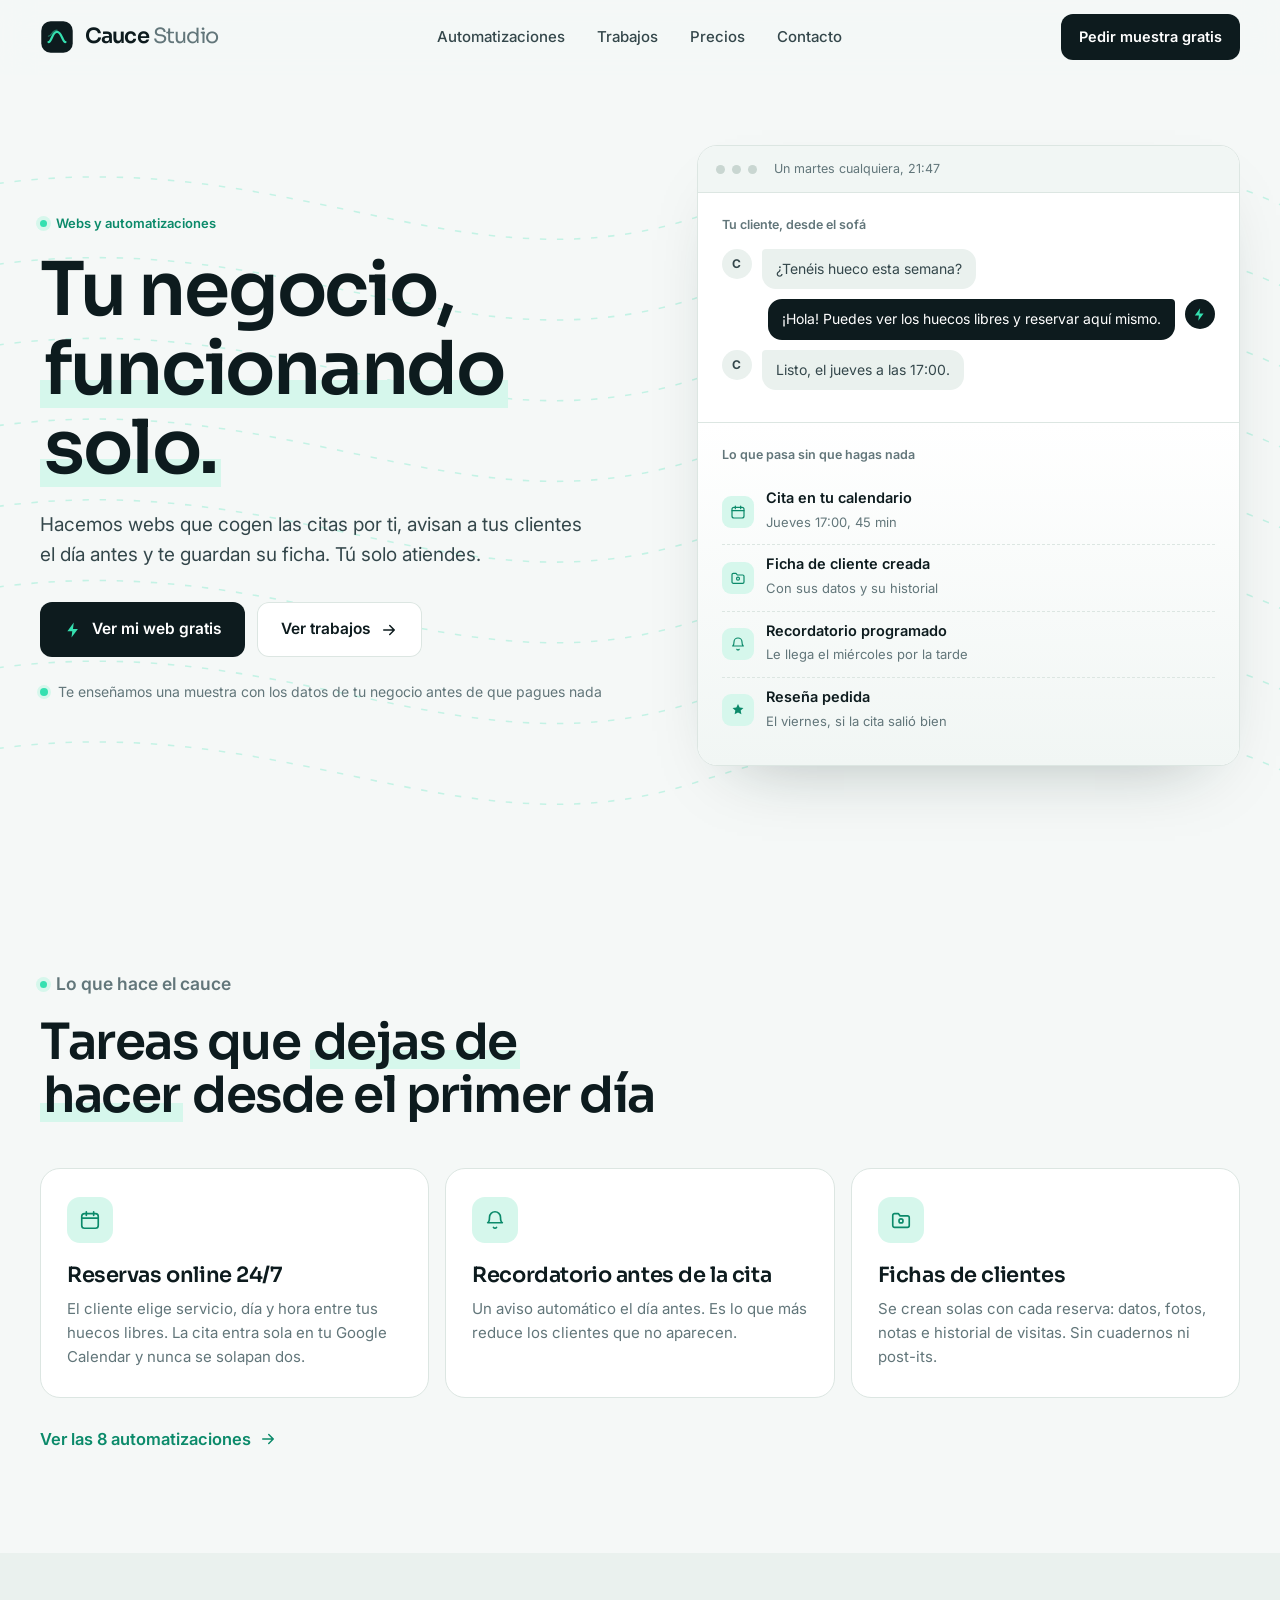
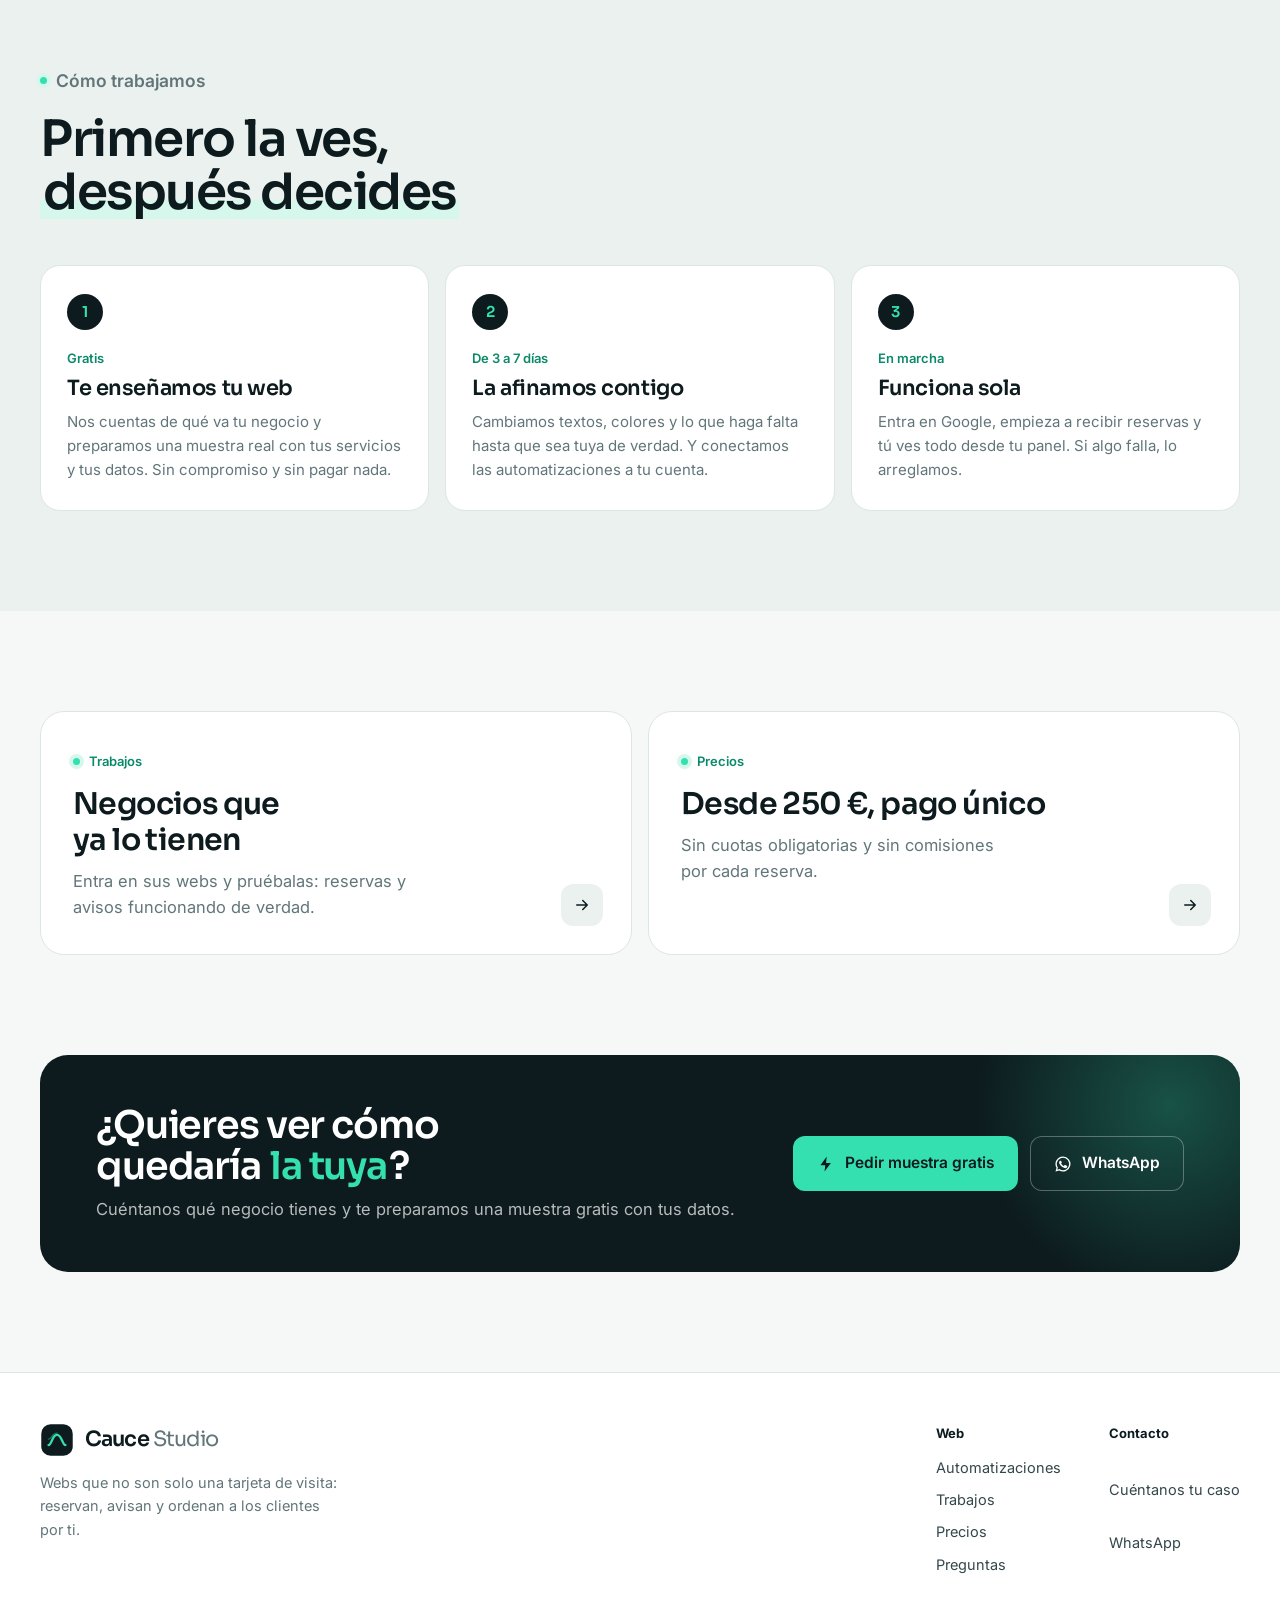
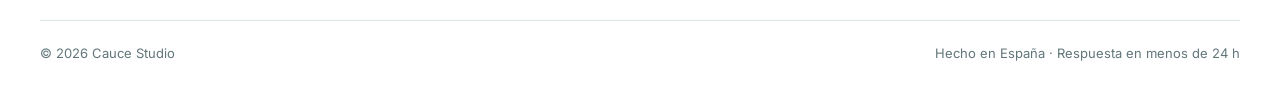
==== commit 534a84ce: "Web en claro y separada en páginas: automatizaciones, trabajos, precios y contacto Co-Authored-By: C" ====
--- a/index.html
+++ b/index.html
@@ -1,112 +1,84 @@
 <!doctype html><html lang="es"><head><meta charset="utf-8"><meta name="viewport" content="width=device-width,initial-scale=1">
 <title>Cauce Studio · Webs con reservas y automatizaciones para tu negocio</title><meta name="description" content="Webs que cogen las citas por ti, avisan a tus clientes el día antes y guardan sus fichas. Pago único, sin cuotas. Te enseñamos una muestra gratis.">
-<meta property="og:type" content="website"><meta property="og:locale" content="es_ES"><meta property="og:site_name" content="Cauce Studio"><meta property="og:title" content="Cauce Studio · Webs con reservas y automatizaciones para tu negocio"><meta property="og:description" content="Webs que cogen las citas por ti, avisan a tus clientes el día antes y guardan sus fichas. Pago único, sin cuotas. Te enseñamos una muestra gratis."><meta name="theme-color" content="#070b10">
+<meta property="og:type" content="website"><meta property="og:locale" content="es_ES"><meta property="og:site_name" content="Cauce Studio"><meta property="og:title" content="Cauce Studio · Webs con reservas y automatizaciones para tu negocio"><meta property="og:description" content="Webs que cogen las citas por ti, avisan a tus clientes el día antes y guardan sus fichas. Pago único, sin cuotas. Te enseñamos una muestra gratis."><meta name="theme-color" content="#F5F8F7">
 <script type="application/ld+json">{"@context": "https://schema.org", "@type": "ProfessionalService", "name": "Cauce Studio", "description": "Webs con reservas online y automatizaciones para negocios pequeños: recordatorios de cita, fichas de clientes y respuestas automáticas.", "url": "https://miiguelcamus.github.io/cauce-web/", "areaServed": "ES", "priceRange": "250€ - 700€", "serviceType": ["Diseño web", "Automatización de reservas", "Recordatorios automáticos"]}</script>
 <link rel="preconnect" href="https://fonts.googleapis.com"><link rel="preconnect" href="https://fonts.gstatic.com" crossorigin>
 <link href="https://fonts.googleapis.com/css2?family=Sora:wght@400;500;600;700&family=Inter:wght@400;500;600;700&display=swap" rel="stylesheet">
-<link rel="stylesheet" href="styles.css?v=1794680491">
-<link rel="icon" href="data:image/svg+xml,%3Csvg xmlns='http://www.w3.org/2000/svg' viewBox='0 0 40 40'%3E%3Crect width='40' height='40' rx='11' fill='%23070b10'/%3E%3Cpath d='M10 26c4 0 4-12 10-12s6 12 10 12' fill='none' stroke='%2335e0b0' stroke-width='3' stroke-linecap='round'/%3E%3C/svg%3E">
+<link rel="stylesheet" href="styles.css?v=20">
+<link rel="icon" href="data:image/svg+xml,%3Csvg xmlns='http://www.w3.org/2000/svg' viewBox='0 0 40 40'%3E%3Crect width='40' height='40' rx='11' fill='%230D1B1E'/%3E%3Cpath d='M10 26c4 0 4-12 10-12s6 12 10 12' fill='none' stroke='%2335e0b0' stroke-width='3' stroke-linecap='round'/%3E%3C/svg%3E">
 </head><body>
 <header class="top"><div class="wrap tin">
-<a class="logo" href="index.html?v=1794680491" aria-label="Cauce Studio, inicio"><svg class="lm" viewBox="0 0 40 40" aria-hidden="true"><defs><linearGradient id="lg" x1="0" y1="0" x2="1" y2="1"><stop offset="0" stop-color="#35e0b0"/><stop offset="1" stop-color="#0f8f72"/></linearGradient></defs><rect x="1.5" y="1.5" width="37" height="37" rx="11" fill="#101a24" stroke="#1d2b38"/><path d="M10 26c4 0 4-12 10-12s6 12 10 12" fill="none" stroke="url(#lg)" stroke-width="2.6" stroke-linecap="round"/><path d="M10 19c4 0 4-7 10-7" fill="none" stroke="#35e0b0" stroke-width="1.6" stroke-linecap="round" opacity=".45"/></svg><b>Cauce<span> Studio</span></b></a>
-<nav class="nav" aria-label="Principal"><a href="index.html?v=1794680491#automatiza">Automatizaciones</a><a href="index.html?v=1794680491#trabajos">Trabajos</a><a href="index.html?v=1794680491#precios">Precios</a></nav>
-<a class="btn pri hcta" href="#contacto">Hablemos</a>
+<a class="logo" href="index.html?v=20" aria-label="Cauce Studio, inicio"><svg class="lm" viewBox="0 0 40 40" aria-hidden="true"><rect x="1.5" y="1.5" width="37" height="37" rx="11" fill="#0D1B1E"/><path d="M10 26c4 0 4-12 10-12s6 12 10 12" fill="none" stroke="#35e0b0" stroke-width="2.6" stroke-linecap="round"/><path d="M10 19c4 0 4-7 10-7" fill="none" stroke="#35e0b0" stroke-width="1.6" stroke-linecap="round" opacity=".45"/></svg><b>Cauce<span> Studio</span></b></a>
+<nav class="nav" aria-label="Principal"><a href="automatizaciones.html?v=20">Automatizaciones</a><a href="trabajos.html?v=20">Trabajos</a><a href="precios.html?v=20">Precios</a><a href="contacto.html?v=20">Contacto</a></nav>
+<a class="btn pri hcta" href="contacto.html?v=20">Pedir muestra gratis</a>
 <button class="burger" aria-label="Abrir menú" aria-expanded="false" aria-controls="mm"><i></i><i></i></button>
 </div></header>
-<div class="mm" id="mm" aria-hidden="true"><a class="ml" href="index.html?v=1794680491#automatiza">Automatizaciones</a><a class="ml" href="index.html?v=1794680491#trabajos">Trabajos</a><a class="ml" href="index.html?v=1794680491#precios">Precios</a><a class="btn pri" href="#contacto">Hablemos</a></div>
-<main><section class="hero"><div class="flow" aria-hidden="true"><svg viewBox="0 0 1200 600" preserveAspectRatio="none">
-<defs><linearGradient id="fg" x1="0" y1="0" x2="1" y2="0"><stop offset="0" stop-color="#35e0b0" stop-opacity="0"/><stop offset=".5" stop-color="#35e0b0" stop-opacity=".55"/><stop offset="1" stop-color="#35e0b0" stop-opacity="0"/></linearGradient></defs>
-<path d="M-50 90 C 250 40, 420 170, 650 110 S 1050 30, 1250 120" stroke="url(#fg)" style="animation-delay:0.0s"/><path d="M-50 152 C 250 102, 420 232, 650 172 S 1050 92, 1250 182" stroke="url(#fg)" style="animation-delay:0.5s"/><path d="M-50 214 C 250 164, 420 294, 650 234 S 1050 154, 1250 244" stroke="url(#fg)" style="animation-delay:1.0s"/><path d="M-50 276 C 250 226, 420 356, 650 296 S 1050 216, 1250 306" stroke="url(#fg)" style="animation-delay:1.5s"/><path d="M-50 338 C 250 288, 420 418, 650 358 S 1050 278, 1250 368" stroke="url(#fg)" style="animation-delay:2.0s"/><path d="M-50 400 C 250 350, 420 480, 650 420 S 1050 340, 1250 430" stroke="url(#fg)" style="animation-delay:2.5s"/><path d="M-50 462 C 250 412, 420 542, 650 482 S 1050 402, 1250 492" stroke="url(#fg)" style="animation-delay:3.0s"/><path d="M-50 524 C 250 474, 420 604, 650 544 S 1050 464, 1250 554" stroke="url(#fg)" style="animation-delay:3.5s"/>
-</svg></div>
-<div class="wrap hin">
+<div class="mm" id="mm" aria-hidden="true"><a class="ml" href="index.html?v=20">Inicio</a><a class="ml" href="automatizaciones.html?v=20">Automatizaciones</a><a class="ml" href="trabajos.html?v=20">Trabajos</a><a class="ml" href="precios.html?v=20">Precios</a><a class="ml" href="contacto.html?v=20">Contacto</a><a class="btn pri" href="contacto.html?v=20">Pedir muestra gratis</a></div>
+<main>
+<section class="hero"><div class="flow" aria-hidden="true"><svg viewBox="0 0 1200 600" preserveAspectRatio="none"><path d="M-50 90 C 250 40, 420 170, 650 110 S 1050 30, 1250 120" style="animation-delay:0.0s"/><path d="M-50 152 C 250 102, 420 232, 650 172 S 1050 92, 1250 182" style="animation-delay:0.5s"/><path d="M-50 214 C 250 164, 420 294, 650 234 S 1050 154, 1250 244" style="animation-delay:1.0s"/><path d="M-50 276 C 250 226, 420 356, 650 296 S 1050 216, 1250 306" style="animation-delay:1.5s"/><path d="M-50 338 C 250 288, 420 418, 650 358 S 1050 278, 1250 368" style="animation-delay:2.0s"/><path d="M-50 400 C 250 350, 420 480, 650 420 S 1050 340, 1250 430" style="animation-delay:2.5s"/><path d="M-50 462 C 250 412, 420 542, 650 482 S 1050 402, 1250 492" style="animation-delay:3.0s"/><path d="M-50 524 C 250 474, 420 604, 650 544 S 1050 464, 1250 554" style="animation-delay:3.5s"/></svg></div>
+<div class="wrap hg">
+ <div class="htx">
  <p class="kick rv">Webs y automatizaciones</p>
- <h1 class="rv">Tu negocio,<br><span class="grad">funcionando solo.</span></h1>
+ <h1 class="rv">Tu negocio,<br><span class="hl">funcionando solo.</span></h1>
  <p class="lead rv">Hacemos webs que cogen las citas por ti, avisan a tus clientes el día antes y te guardan su ficha. Tú solo atiendes.</p>
- <div class="hb rv"><a class="btn pri" href="#contacto"><svg viewBox="0 0 24 24" aria-hidden="true"><path fill="currentColor" d="M13 2 4.5 13.5H11L10 22l8.5-11.5H12z"/></svg>Ver mi web gratis</a><a class="btn gh" href="#trabajos">Ver trabajos <svg viewBox="0 0 24 24" aria-hidden="true"><path fill="none" stroke="currentColor" stroke-width="2" stroke-linecap="round" stroke-linejoin="round" d="M5 12h14M13 6l6 6-6 6"/></svg></a></div>
+ <div class="hb rv"><a class="btn pri" href="contacto.html?v=20"><svg viewBox="0 0 24 24" aria-hidden="true"><path fill="currentColor" d="M13 2 4.5 13.5H11L10 22l8.5-11.5H12z"/></svg>Ver mi web gratis</a><a class="btn gh" href="trabajos.html?v=20">Ver trabajos <svg viewBox="0 0 24 24" aria-hidden="true"><path fill="none" stroke="currentColor" stroke-width="2" stroke-linecap="round" stroke-linejoin="round" d="M5 12h14M13 6l6 6-6 6"/></svg></a></div>
  <p class="hnote rv"><span class="dot"></span>Te enseñamos una muestra con los datos de tu negocio antes de que pagues nada</p>
-
+ </div>
  <div class="demo rv">
-  <div class="dbar"><i></i><i></i><i></i><span>un martes cualquiera · 21:47</span></div>
+  <div class="dbar"><i></i><i></i><i></i><span>Un martes cualquiera, 21:47</span></div>
   <div class="dbody">
    <div class="dcol">
     <p class="dlab">Tu cliente, desde el sofá</p>
-    <div class="msg" style="animation-delay:.2s"><span class="av">👤</span><p>¿Tenéis hueco esta semana?</p></div>
-    <div class="msg me" style="animation-delay:.9s"><span class="av">⚡</span><p>¡Hola! Puedes ver los huecos libres y reservar aquí mismo 👉</p></div>
-    <div class="msg" style="animation-delay:1.6s"><span class="av">👤</span><p>Listo, el jueves a las 17:00 💪</p></div>
+    <div class="msg" style="animation-delay:.2s"><span class="av">C</span><p>¿Tenéis hueco esta semana?</p></div>
+    <div class="msg me" style="animation-delay:.9s"><span class="av"><svg viewBox="0 0 24 24" aria-hidden="true"><path fill="currentColor" d="M13 2 4.5 13.5H11L10 22l8.5-11.5H12z"/></svg></span><p>¡Hola! Puedes ver los huecos libres y reservar aquí mismo.</p></div>
+    <div class="msg" style="animation-delay:1.6s"><span class="av">C</span><p>Listo, el jueves a las 17:00.</p></div>
    </div>
    <div class="dcol">
     <p class="dlab">Lo que pasa sin que hagas nada</p>
-    <div class="evt" style="animation-delay:2.2s"><span class="ic"><svg viewBox="0 0 24 24" aria-hidden="true"><g fill="none" stroke="currentColor" stroke-width="1.8" stroke-linecap="round"><rect x="3" y="5" width="18" height="16" rx="3"/><path d="M3 10h18M8 3v4M16 3v4"/></g></svg></span><div><b>Cita en tu calendario</b><small>Jueves 17:00 · 45 min</small></div></div>
+    <div class="evt" style="animation-delay:2.2s"><span class="ic"><svg viewBox="0 0 24 24" aria-hidden="true"><g fill="none" stroke="currentColor" stroke-width="1.8" stroke-linecap="round"><rect x="3" y="5" width="18" height="16" rx="3"/><path d="M3 10h18M8 3v4M16 3v4"/></g></svg></span><div><b>Cita en tu calendario</b><small>Jueves 17:00, 45 min</small></div></div>
     <div class="evt" style="animation-delay:2.7s"><span class="ic"><svg viewBox="0 0 24 24" aria-hidden="true"><g fill="none" stroke="currentColor" stroke-width="1.8" stroke-linejoin="round"><path d="M3 7a2 2 0 0 1 2-2h4l2 2.5h8a2 2 0 0 1 2 2V18a2 2 0 0 1-2 2H5a2 2 0 0 1-2-2z"/><circle cx="12" cy="13" r="2.2"/></g></svg></span><div><b>Ficha de cliente creada</b><small>Con sus datos y su historial</small></div></div>
     <div class="evt" style="animation-delay:3.2s"><span class="ic"><svg viewBox="0 0 24 24" aria-hidden="true"><g fill="none" stroke="currentColor" stroke-width="1.8" stroke-linecap="round" stroke-linejoin="round"><path d="M18 9a6 6 0 1 0-12 0c0 5-2 6-2 6h16s-2-1-2-6"/><path d="M13.7 20a2 2 0 0 1-3.4 0"/></g></svg></span><div><b>Recordatorio programado</b><small>Le llega el miércoles por la tarde</small></div></div>
     <div class="evt" style="animation-delay:3.7s"><span class="ic"><svg viewBox="0 0 24 24" aria-hidden="true"><path fill="currentColor" d="m12 3 2.5 5.2 5.7.7-4.2 4 1.1 5.6L12 15.8 6.9 18.5 8 12.9 3.8 8.9l5.7-.7z"/></svg></span><div><b>Reseña pedida</b><small>El viernes, si la cita salió bien</small></div></div>
    </div>
   </div>
  </div>
-</div></section><section class="sec" id="automatiza"><div class="wrap">
- <div class="sh rv"><p class="kick">Lo que hace el cauce</p><h2>Tareas que <span class="grad">dejas de hacer</span> desde el primer día</h2>
- <p>Una web bonita está bien. Una web que coge las citas, avisa a los clientes y te los ordena, es otra cosa.</p></div>
- <div class="au"><article class="ac rv big"><span class="tag">Incluido</span><span class="ic"><svg viewBox="0 0 24 24" aria-hidden="true"><g fill="none" stroke="currentColor" stroke-width="1.8" stroke-linecap="round"><rect x="3" y="5" width="18" height="16" rx="3"/><path d="M3 10h18M8 3v4M16 3v4"/></g></svg></span><h3>Reservas online 24/7</h3><p>El cliente elige servicio, día y hora entre tus huecos libres. La cita entra sola en tu Google Calendar y nunca se solapan dos.</p></article><article class="ac rv "><span class="ic"><svg viewBox="0 0 24 24" aria-hidden="true"><g fill="none" stroke="currentColor" stroke-width="1.8" stroke-linecap="round" stroke-linejoin="round"><path d="M18 9a6 6 0 1 0-12 0c0 5-2 6-2 6h16s-2-1-2-6"/><path d="M13.7 20a2 2 0 0 1-3.4 0"/></g></svg></span><h3>Recordatorio antes de la cita</h3><p>Un aviso automático el día antes. Es lo que más reduce los clientes que no aparecen.</p></article><article class="ac rv "><span class="ic"><svg viewBox="0 0 24 24" aria-hidden="true"><g fill="none" stroke="currentColor" stroke-width="1.8" stroke-linejoin="round"><path d="M3 7a2 2 0 0 1 2-2h4l2 2.5h8a2 2 0 0 1 2 2V18a2 2 0 0 1-2 2H5a2 2 0 0 1-2-2z"/><circle cx="12" cy="13" r="2.2"/></g></svg></span><h3>Fichas de clientes</h3><p>Se crean solas con cada reserva: datos, fotos, notas e historial de visitas. Sin cuadernos ni post-its.</p></article><article class="ac rv "><span class="ic"><svg viewBox="0 0 24 24" aria-hidden="true"><g fill="none" stroke="currentColor" stroke-width="1.8" stroke-linecap="round" stroke-linejoin="round"><path d="M21 12a8 8 0 0 1-11.6 7.1L4 20.5l1.5-5A8 8 0 1 1 21 12z"/><path d="M9 11h6M9 14.5h3.5"/></g></svg></span><h3>Respuesta automática</h3><p>Cuando alguien escribe fuera de horario, recibe al momento una respuesta con horario, precios y enlace para reservar.</p></article><article class="ac rv "><span class="ic"><svg viewBox="0 0 24 24" aria-hidden="true"><g fill="none" stroke="currentColor" stroke-width="1.8" stroke-linecap="round" stroke-linejoin="round"><path d="M4 11a7 7 0 0 1 11.8-5M20 13a7 7 0 0 1-11.8 5"/><path d="M15 3.5V7h-3.5M9 20.5V17h3.5"/></g></svg></span><h3>Aviso de "te toca volver"</h3><p>Pasado el tiempo que marques, al cliente le llega un mensaje para volver a reservar. Clientes que vuelven sin perseguirlos.</p></article><article class="ac rv "><span class="ic"><svg viewBox="0 0 24 24" aria-hidden="true"><path fill="currentColor" d="m12 3 2.5 5.2 5.7.7-4.2 4 1.1 5.6L12 15.8 6.9 18.5 8 12.9 3.8 8.9l5.7-.7z"/></svg></span><h3>Petición de reseña</h3><p>Al día siguiente de la cita, al cliente le llega un enlace para dejarte una reseña en Google.</p></article><article class="ac rv big"><span class="tag">Incluido</span><span class="ic"><svg viewBox="0 0 24 24" aria-hidden="true"><g fill="none" stroke="currentColor" stroke-width="1.8" stroke-linecap="round"><path d="M4 20V10M10 20V4M16 20v-7M22 20H2"/></g></svg></span><h3>Panel de control privado</h3><p>Entras y ves tus citas, tus clientes y cómo va el mes. Solo tú, con tu cuenta de Google.</p></article><article class="ac rv "><span class="ic"><svg viewBox="0 0 24 24" aria-hidden="true"><g fill="none" stroke="currentColor" stroke-width="1.8"><rect x="3" y="5" width="18" height="14" rx="3"/><path d="m4 8 8 5 8-5"/></g></svg></span><h3>Resumen diario</h3><p>Cada mañana, un correo con las citas del día y los botones de WhatsApp de cada cliente.</p></article></div>
-</div></section><section class="sec alt"><div class="wrap">
- <div class="sh rv"><p class="kick">Cómo trabajamos</p><h2>Primero la ves, <span class="grad">después decides</span></h2></div>
- <ol class="st rv">
-  <li><b>01 · GRATIS</b><h3>Te enseñamos tu web</h3><p>Nos cuentas de qué va tu negocio y preparamos una muestra real con tus servicios y tus datos. Sin compromiso y sin pagar nada.</p></li>
-  <li><b>02 · 3-7 DÍAS</b><h3>La afinamos contigo</h3><p>Cambiamos textos, colores y lo que haga falta hasta que sea tuya de verdad. Y conectamos las automatizaciones a tu cuenta.</p></li>
-  <li><b>03 · EN MARCHA</b><h3>Funciona sola</h3><p>Entra en Google, empieza a recibir reservas y tú ves todo desde tu panel. Si algo falla, lo arreglamos.</p></li>
+</div></section>
+
+<section class="sec"><div class="wrap">
+ <div class="sh rv"><p class="kick">Lo que hace el cauce</p><h2>Tareas que <span class="hl">dejas de hacer</span> desde el primer día</h2></div>
+ <div class="tri"><article class="ac rv"><span class="ic"><svg viewBox="0 0 24 24" aria-hidden="true"><g fill="none" stroke="currentColor" stroke-width="1.8" stroke-linecap="round"><rect x="3" y="5" width="18" height="16" rx="3"/><path d="M3 10h18M8 3v4M16 3v4"/></g></svg></span><h3>Reservas online 24/7</h3><p>El cliente elige servicio, día y hora entre tus huecos libres. La cita entra sola en tu Google Calendar y nunca se solapan dos.</p></article><article class="ac rv"><span class="ic"><svg viewBox="0 0 24 24" aria-hidden="true"><g fill="none" stroke="currentColor" stroke-width="1.8" stroke-linecap="round" stroke-linejoin="round"><path d="M18 9a6 6 0 1 0-12 0c0 5-2 6-2 6h16s-2-1-2-6"/><path d="M13.7 20a2 2 0 0 1-3.4 0"/></g></svg></span><h3>Recordatorio antes de la cita</h3><p>Un aviso automático el día antes. Es lo que más reduce los clientes que no aparecen.</p></article><article class="ac rv"><span class="ic"><svg viewBox="0 0 24 24" aria-hidden="true"><g fill="none" stroke="currentColor" stroke-width="1.8" stroke-linejoin="round"><path d="M3 7a2 2 0 0 1 2-2h4l2 2.5h8a2 2 0 0 1 2 2V18a2 2 0 0 1-2 2H5a2 2 0 0 1-2-2z"/><circle cx="12" cy="13" r="2.2"/></g></svg></span><h3>Fichas de clientes</h3><p>Se crean solas con cada reserva: datos, fotos, notas e historial de visitas. Sin cuadernos ni post-its.</p></article></div>
+ <a class="mas rv" href="automatizaciones.html?v=20">Ver las 8 automatizaciones <svg viewBox="0 0 24 24" aria-hidden="true"><path fill="none" stroke="currentColor" stroke-width="2" stroke-linecap="round" stroke-linejoin="round" d="M5 12h14M13 6l6 6-6 6"/></svg></a>
+</div></section>
+
+<section class="sec alt"><div class="wrap">
+ <div class="sh rv"><p class="kick">Cómo trabajamos</p><h2>Primero la ves, <span class="hl">después decides</span></h2></div>
+ <ol class="st">
+  <li class="rv"><b>Gratis</b><h3>Te enseñamos tu web</h3><p>Nos cuentas de qué va tu negocio y preparamos una muestra real con tus servicios y tus datos. Sin compromiso y sin pagar nada.</p></li>
+  <li class="rv"><b>De 3 a 7 días</b><h3>La afinamos contigo</h3><p>Cambiamos textos, colores y lo que haga falta hasta que sea tuya de verdad. Y conectamos las automatizaciones a tu cuenta.</p></li>
+  <li class="rv"><b>En marcha</b><h3>Funciona sola</h3><p>Entra en Google, empieza a recibir reservas y tú ves todo desde tu panel. Si algo falla, lo arreglamos.</p></li>
  </ol>
-</div></section><section class="sec" id="trabajos"><div class="wrap">
- <div class="sh rv"><p class="kick">Trabajos</p><h2>Negocios que ya <span class="grad">lo tienen</span></h2>
- <p>Entra y pruébalas: están funcionando de verdad, con reservas y recordatorios incluidos.</p></div>
- <div class="wk"><a class="wc rv" href="https://miiguelcamus.github.io/petshiny-web/" target="_blank" rel="noopener">
- <div class="wsh"><iframe src="https://miiguelcamus.github.io/petshiny-web/" loading="lazy" title="Vista de Mascota Brillante" tabindex="-1" aria-hidden="true" scrolling="no"></iframe><span class="ov"></span></div>
- <div class="wt"><div><h3>Mascota Brillante</h3><small>Peluquería canina · Burlada</small></div><span class="go"><svg viewBox="0 0 24 24" aria-hidden="true"><path fill="none" stroke="currentColor" stroke-width="2" stroke-linecap="round" stroke-linejoin="round" d="M5 12h14M13 6l6 6-6 6"/></svg></span></div>
- <div class="chips"><span class="chip">Reservas online</span><span class="chip">Fichas con foto</span><span class="chip">Recordatorios</span><span class="chip">Panel privado</span></div></a><a class="wc rv" href="https://miiguelcamus.github.io/fisio-esquiroz/" target="_blank" rel="noopener">
- <div class="wsh"><iframe src="https://miiguelcamus.github.io/fisio-esquiroz/" loading="lazy" title="Vista de Diego Esquiroz" tabindex="-1" aria-hidden="true" scrolling="no"></iframe><span class="ov"></span></div>
- <div class="wt"><div><h3>Diego Esquiroz</h3><small>Fisioterapia y osteopatía · Tafalla</small></div><span class="go"><svg viewBox="0 0 24 24" aria-hidden="true"><path fill="none" stroke="currentColor" stroke-width="2" stroke-linecap="round" stroke-linejoin="round" d="M5 12h14M13 6l6 6-6 6"/></svg></span></div>
- <div class="chips"><span class="chip">Cita en 3 pasos</span><span class="chip">Multipágina</span><span class="chip">WhatsApp directo</span><span class="chip">SEO local</span></div></a></div>
-</div></section><section class="sec alt" id="precios"><div class="wrap">
- <div class="sh rv"><p class="kick">Precios</p><h2>Claros y <span class="grad">sin letra pequeña</span></h2>
- <p>Pago único. Sin permanencia, sin cuotas obligatorias y sin comisiones por cada reserva.</p></div>
- <div class="pr"><div class="pc rv"><h3>Web</h3><p class="d">Para que te encuentren y te escriban.</p>
- <p class="am">250€</p><p class="pay">pago único</p><ul><li><svg viewBox="0 0 24 24" aria-hidden="true"><path fill="none" stroke="currentColor" stroke-width="2.4" stroke-linecap="round" stroke-linejoin="round" d="m5 13 4 4L19 7"/></svg><span>Diseño a medida, no una plantilla</span></li><li><svg viewBox="0 0 24 24" aria-hidden="true"><path fill="none" stroke="currentColor" stroke-width="2.4" stroke-linecap="round" stroke-linejoin="round" d="m5 13 4 4L19 7"/></svg><span>Se ve perfecta en el móvil</span></li><li><svg viewBox="0 0 24 24" aria-hidden="true"><path fill="none" stroke="currentColor" stroke-width="2.4" stroke-linecap="round" stroke-linejoin="round" d="m5 13 4 4L19 7"/></svg><span>Tus servicios, horario y ubicación</span></li><li><svg viewBox="0 0 24 24" aria-hidden="true"><path fill="none" stroke="currentColor" stroke-width="2.4" stroke-linecap="round" stroke-linejoin="round" d="m5 13 4 4L19 7"/></svg><span>Botón de WhatsApp y de llamada</span></li><li><svg viewBox="0 0 24 24" aria-hidden="true"><path fill="none" stroke="currentColor" stroke-width="2.4" stroke-linecap="round" stroke-linejoin="round" d="m5 13 4 4L19 7"/></svg><span>Aparecer en Google con tu negocio</span></li><li><svg viewBox="0 0 24 24" aria-hidden="true"><path fill="none" stroke="currentColor" stroke-width="2.4" stroke-linecap="round" stroke-linejoin="round" d="m5 13 4 4L19 7"/></svg><span>Dominio propio (12 €/año aparte)</span></li></ul>
- <a class="btn gh" href="#contacto">Pedir muestra gratis</a></div><div class="pc rv hi"><h3>Web + Reservas</h3><p class="d">La que más se contrata.</p>
- <p class="am">450€</p><p class="pay">pago único</p><ul><li><svg viewBox="0 0 24 24" aria-hidden="true"><path fill="none" stroke="currentColor" stroke-width="2.4" stroke-linecap="round" stroke-linejoin="round" d="m5 13 4 4L19 7"/></svg><span>Todo lo de la Web</span></li><li><svg viewBox="0 0 24 24" aria-hidden="true"><path fill="none" stroke="currentColor" stroke-width="2.4" stroke-linecap="round" stroke-linejoin="round" d="m5 13 4 4L19 7"/></svg><span>Reservas online conectadas a tu calendario</span></li><li><svg viewBox="0 0 24 24" aria-hidden="true"><path fill="none" stroke="currentColor" stroke-width="2.4" stroke-linecap="round" stroke-linejoin="round" d="m5 13 4 4L19 7"/></svg><span>Recordatorio automático antes de la cita</span></li><li><svg viewBox="0 0 24 24" aria-hidden="true"><path fill="none" stroke="currentColor" stroke-width="2.4" stroke-linecap="round" stroke-linejoin="round" d="m5 13 4 4L19 7"/></svg><span>Fichas de clientes que se crean solas</span></li><li><svg viewBox="0 0 24 24" aria-hidden="true"><path fill="none" stroke="currentColor" stroke-width="2.4" stroke-linecap="round" stroke-linejoin="round" d="m5 13 4 4L19 7"/></svg><span>Panel de control privado para ti</span></li><li><svg viewBox="0 0 24 24" aria-hidden="true"><path fill="none" stroke="currentColor" stroke-width="2.4" stroke-linecap="round" stroke-linejoin="round" d="m5 13 4 4L19 7"/></svg><span>Petición automática de reseña</span></li></ul>
- <a class="btn pri" href="#contacto">Pedir muestra gratis</a></div><div class="pc rv"><h3>A medida</h3><p class="d">Si necesitas algo más.</p>
- <p class="am">desde 700€</p><p class="pay">pago único</p><ul><li><svg viewBox="0 0 24 24" aria-hidden="true"><path fill="none" stroke="currentColor" stroke-width="2.4" stroke-linecap="round" stroke-linejoin="round" d="m5 13 4 4L19 7"/></svg><span>Todo lo anterior</span></li><li><svg viewBox="0 0 24 24" aria-hidden="true"><path fill="none" stroke="currentColor" stroke-width="2.4" stroke-linecap="round" stroke-linejoin="round" d="m5 13 4 4L19 7"/></svg><span>Tienda con pedido por WhatsApp o pago con tarjeta</span></li><li><svg viewBox="0 0 24 24" aria-hidden="true"><path fill="none" stroke="currentColor" stroke-width="2.4" stroke-linecap="round" stroke-linejoin="round" d="m5 13 4 4L19 7"/></svg><span>Varios profesionales con agenda propia</span></li><li><svg viewBox="0 0 24 24" aria-hidden="true"><path fill="none" stroke="currentColor" stroke-width="2.4" stroke-linecap="round" stroke-linejoin="round" d="m5 13 4 4L19 7"/></svg><span>Avisos y automatizaciones a tu medida</span></li><li><svg viewBox="0 0 24 24" aria-hidden="true"><path fill="none" stroke="currentColor" stroke-width="2.4" stroke-linecap="round" stroke-linejoin="round" d="m5 13 4 4L19 7"/></svg><span>Varios idiomas</span></li><li><svg viewBox="0 0 24 24" aria-hidden="true"><path fill="none" stroke="currentColor" stroke-width="2.4" stroke-linecap="round" stroke-linejoin="round" d="m5 13 4 4L19 7"/></svg><span>Lo que haga falta en tu caso</span></li></ul>
- <a class="btn gh" href="#contacto">Pedir muestra gratis</a></div></div>
- <p class="pnote rv">¿Se te queda grande de golpe? Se puede empezar solo con la web y añadir las reservas más adelante, o pagarlo en dos veces.</p>
-</div></section><section class="sec" id="dudas"><div class="wrap fq">
- <div class="rv"><p class="kick">Preguntas</p><h2>Lo que <span class="grad">más preguntan</span></h2>
- <p class="lead" style="margin-top:16px">¿Tienes otra duda? Escríbenos y te contestamos hoy mismo.</p></div>
- <div class="faq rv"><details open><summary>¿Cuánto se tarda?<i></i></summary><p>Entre 3 y 7 días desde que nos pasas los datos. Primero te enseñamos una muestra con tu negocio y, si te gusta, seguimos.</p></details><details><summary>¿Hay cuotas mensuales?<i></i></summary><p>No. Se paga una vez y la web es tuya. Si quieres que nos encarguemos de los cambios, son 15 €/mes, pero es opcional y puedes dejarlo cuando quieras.</p></details><details><summary>¿Las reservas me cuestan algo al mes?<i></i></summary><p>No. Funcionan sobre tu propia cuenta de Google (Calendar, Hojas de cálculo y Gmail), así que no pagas ninguna plataforma de reservas.</p></details><details><summary>¿Y si ya tengo web?<i></i></summary><p>Mejor: la revisamos y te decimos si merece la pena actualizarla o rehacerla. Las automatizaciones se pueden añadir a una web que ya tengas.</p></details><details><summary>¿Puedo cambiar cosas yo mismo?<i></i></summary><p>Sí. Los horarios, servicios, precios, vacaciones y días cerrados los cambias tú desde tu panel, sin tocar código ni llamar a nadie.</p></details><details><summary>¿Trabajáis en toda España?<i></i></summary><p>Sí, todo es online. Nos cuentas tu caso por WhatsApp y te enseñamos la muestra sin que tengas que moverte.</p></details></div>
-</div></section><section class="cta" id="contacto"><div class="wrap"><div class="ci rv">
- <div><p class="kick">Empieza aquí</p><h2>Te enseñamos tu web <span class="grad">antes de cobrarte</span></h2>
- <p>Cuéntanos en dos líneas qué negocio tienes. Preparamos una muestra con tus datos y te la pasamos. Si no te gusta, no pasa nada.</p>
- <div class="hb" style="margin-top:26px"><a class="btn gh sw wa" href="https://wa.me/" target="_blank" rel="noopener"><svg viewBox="0 0 24 24" aria-hidden="true"><path fill="currentColor" d="M12 2a10 10 0 0 0-8.6 15.1L2 22l5-1.3A10 10 0 1 0 12 2zm0 18.2c-1.5 0-3-.4-4.3-1.2l-.3-.2-3 .8.8-2.9-.2-.3A8.2 8.2 0 1 1 12 20.2zm4.5-6.1c-.2-.1-1.5-.7-1.7-.8-.2-.1-.4-.1-.6.1l-.8 1c-.1.2-.3.2-.5.1a6.7 6.7 0 0 1-3.3-2.9c-.3-.4.2-.4.7-1.4.1-.2 0-.3 0-.4l-.8-1.8c-.2-.5-.4-.4-.6-.4h-.5a1 1 0 0 0-.7.3c-.2.3-.9.9-.9 2.2s1 2.6 1.1 2.7c.1.2 1.9 2.9 4.6 4 1.7.7 2.4.8 3.2.7.5-.1 1.5-.6 1.8-1.2.2-.6.2-1.1.1-1.2l-.5-.3z"/></svg>O escríbenos por WhatsApp</a></div></div>
- <form class="ff" data-form novalidate>
-  <div class="row">
-   <label>Tu nombre<input name="n" autocomplete="name" required></label>
-   <label>Teléfono o email<input name="c" required></label>
-  </div>
-  <label>Tu negocio<input name="b" placeholder="Peluquería canina en Burgos, fisioterapia…" required></label>
-  <label>¿Qué te interesa?<select name="s">
-   <option>Web + Reservas</option><option>Solo la web</option><option>Algo a medida</option><option>Todavía no lo sé</option>
-  </select></label>
-  <label>Cuéntanos un poco (opcional)<textarea name="m" rows="3" placeholder="Qué te quita más tiempo ahora mismo"></textarea></label>
-  <button type="submit" class="btn pri" data-send><svg viewBox="0 0 24 24" aria-hidden="true"><path fill="currentColor" d="M13 2 4.5 13.5H11L10 22l8.5-11.5H12z"/></svg>Pedir mi muestra gratis</button>
-  <p class="fmsg" data-msg role="status"></p>
- </form>
+</div></section>
+
+<section class="sec"><div class="wrap">
+ <div class="dos">
+  <a class="ir rv" href="trabajos.html?v=20"><span class="kick">Trabajos</span><h3>Negocios que ya lo tienen</h3><p>Entra en sus webs y pruébalas: reservas y avisos funcionando de verdad.</p><span class="go"><svg viewBox="0 0 24 24" aria-hidden="true"><path fill="none" stroke="currentColor" stroke-width="2" stroke-linecap="round" stroke-linejoin="round" d="M5 12h14M13 6l6 6-6 6"/></svg></span></a>
+  <a class="ir rv" href="precios.html?v=20"><span class="kick">Precios</span><h3>Desde 250 €, pago único</h3><p>Sin cuotas obligatorias y sin comisiones por cada reserva.</p><span class="go"><svg viewBox="0 0 24 24" aria-hidden="true"><path fill="none" stroke="currentColor" stroke-width="2" stroke-linecap="round" stroke-linejoin="round" d="M5 12h14M13 6l6 6-6 6"/></svg></span></a>
+ </div>
+</div></section>
+<section class="banda"><div class="wrap"><div class="bi rv">
+ <div><h2>¿Quieres ver cómo quedaría <span class="hl">la tuya</span>?</h2><p>Cuéntanos qué negocio tienes y te preparamos una muestra gratis con tus datos.</p></div>
+ <div class="hb"><a class="btn pri" href="contacto.html?v=20"><svg viewBox="0 0 24 24" aria-hidden="true"><path fill="currentColor" d="M13 2 4.5 13.5H11L10 22l8.5-11.5H12z"/></svg>Pedir muestra gratis</a><a class="btn gh sw wa" href="https://wa.me/34620078486" target="_blank" rel="noopener"><svg viewBox="0 0 24 24" aria-hidden="true"><path fill="currentColor" d="M12 2a10 10 0 0 0-8.6 15.1L2 22l5-1.3A10 10 0 1 0 12 2zm0 18.2c-1.5 0-3-.4-4.3-1.2l-.3-.2-3 .8.8-2.9-.2-.3A8.2 8.2 0 1 1 12 20.2zm4.5-6.1c-.2-.1-1.5-.7-1.7-.8-.2-.1-.4-.1-.6.1l-.8 1c-.1.2-.3.2-.5.1a6.7 6.7 0 0 1-3.3-2.9c-.3-.4.2-.4.7-1.4.1-.2 0-.3 0-.4l-.8-1.8c-.2-.5-.4-.4-.6-.4h-.5a1 1 0 0 0-.7.3c-.2.3-.9.9-.9 2.2s1 2.6 1.1 2.7c.1.2 1.9 2.9 4.6 4 1.7.7 2.4.8 3.2.7.5-.1 1.5-.6 1.8-1.2.2-.6.2-1.1.1-1.2l-.5-.3z"/></svg>WhatsApp</a></div>
 </div></div></section></main>
 <footer class="ft"><div class="wrap">
  <div class="fg">
-  <div><a class="logo" href="index.html?v=1794680491"><svg class="lm" viewBox="0 0 40 40" aria-hidden="true"><defs><linearGradient id="lg" x1="0" y1="0" x2="1" y2="1"><stop offset="0" stop-color="#35e0b0"/><stop offset="1" stop-color="#0f8f72"/></linearGradient></defs><rect x="1.5" y="1.5" width="37" height="37" rx="11" fill="#101a24" stroke="#1d2b38"/><path d="M10 26c4 0 4-12 10-12s6 12 10 12" fill="none" stroke="url(#lg)" stroke-width="2.6" stroke-linecap="round"/><path d="M10 19c4 0 4-7 10-7" fill="none" stroke="#35e0b0" stroke-width="1.6" stroke-linecap="round" opacity=".45"/></svg><b>Cauce<span> Studio</span></b></a>
+  <div><a class="logo" href="index.html?v=20"><svg class="lm" viewBox="0 0 40 40" aria-hidden="true"><rect x="1.5" y="1.5" width="37" height="37" rx="11" fill="#0D1B1E"/><path d="M10 26c4 0 4-12 10-12s6 12 10 12" fill="none" stroke="#35e0b0" stroke-width="2.6" stroke-linecap="round"/><path d="M10 19c4 0 4-7 10-7" fill="none" stroke="#35e0b0" stroke-width="1.6" stroke-linecap="round" opacity=".45"/></svg><b>Cauce<span> Studio</span></b></a>
    <p>Webs que no son solo una tarjeta de visita: reservan, avisan y ordenan a los clientes por ti.</p></div>
   <div class="fl">
-   <div><h4>Web</h4><a href="index.html?v=1794680491#automatiza">Automatizaciones</a><a href="index.html?v=1794680491#trabajos">Trabajos</a><a href="index.html?v=1794680491#precios">Precios</a><a href="index.html?v=1794680491#dudas">Preguntas</a></div>
-   <div><h4>Contacto</h4><a href="#contacto">Cuéntanos tu caso</a><a href="https://wa.me/" target="_blank" rel="noopener">WhatsApp</a></div>
+   <div><h4>Web</h4><a href="automatizaciones.html?v=20">Automatizaciones</a><a href="trabajos.html?v=20">Trabajos</a><a href="precios.html?v=20">Precios</a><a href="precios.html#dudas?v=20">Preguntas</a></div>
+   <div><h4>Contacto</h4><a href="contacto.html?v=20">Cuéntanos tu caso</a><a href="https://wa.me/34620078486" target="_blank" rel="noopener">WhatsApp</a></div>
   </div>
  </div>
  <div class="fb"><span>© 2026 Cauce Studio</span><span>Hecho en España · Respuesta en menos de 24 h</span></div>
 </div></footer>
-<script>window.CAUCE_API="";</script>
-<script src="app.js?v=1794680491"></script></body></html>+<script>window.CAUCE_API="https://script.google.com/macros/s/AKfycbzjzSvgjvfyPoB7tWCOrvW7ijS-9wO3OuAQjPa8jAJ3z-Is_o9Rd_vE1tNvg3ZC2H8V/exec";</script>
+<script src="app.js?v=20"></script></body></html>
--- a/styles.css
+++ b/styles.css
@@ -1,208 +1,252 @@
 :root{
---bg:#070b10;--bg2:#0c131b;--card:#101a24;--card2:#16222e;
---ink:#eaf2f8;--ink2:#b9cbd8;--mut:#7b94a5;--line:#1d2b38;
---acc:#35e0b0;--acc2:#0f8f72;--amb:#ffc46b;--wa:#25d366;
+--bg:#F5F8F7;--bg2:#EAF1EE;--card:#FFFFFF;--card2:#F1F6F4;
+--ink:#0D1B1E;--ink2:#34474B;--mut:#62767A;--line:#DCE6E2;
+--acc:#35e0b0;--accd:#0B8A6A;--acc-s:#D6F7EC;--amb:#B86E00;--wa:#25d366;
 --r:20px;--ease:cubic-bezier(.22,.7,.2,1)}
 *{box-sizing:border-box;margin:0;padding:0}
 html{scroll-behavior:smooth}
 body{font-family:"Inter",system-ui,sans-serif;background:var(--bg);color:var(--ink);line-height:1.6;font-size:16.5px;-webkit-font-smoothing:antialiased;overflow-x:hidden}
 img,svg{display:block;max-width:100%}
 a{color:inherit;text-decoration:none}
-h1,h2,h3,.dis{font-family:"Sora",system-ui,sans-serif;font-weight:600;letter-spacing:-.03em;line-height:1.04}
-h1{font-size:clamp(44px,6.6vw,86px)}
-h2{font-size:clamp(32px,4.4vw,56px)}
-h3{font-size:22px;letter-spacing:-.02em;line-height:1.2}
-.grad{background:linear-gradient(100deg,var(--acc),#7af0d4 40%,var(--amb));-webkit-background-clip:text;background-clip:text;color:transparent}
+h1,h2,h3{font-family:"Sora",system-ui,sans-serif;font-weight:600;letter-spacing:-.03em;line-height:1.06;text-wrap:balance}
+h1{font-size:clamp(42px,5.8vw,78px)}
+h2{font-size:clamp(30px,4vw,50px)}
+h3{font-size:21px;letter-spacing:-.02em;line-height:1.2}
+.hl{background:linear-gradient(transparent 62%,var(--acc-s) 62%,var(--acc-s) 92%,transparent 92%);padding:0 .06em;-webkit-box-decoration-break:clone;box-decoration-break:clone}
 .wrap{width:min(1200px,100% - 40px);margin-inline:auto}
-.kick{display:inline-flex;align-items:center;gap:9px;font-size:12px;font-weight:600;letter-spacing:.16em;text-transform:uppercase;color:var(--acc);margin-bottom:20px}
-.kick::before{content:"";width:6px;height:6px;border-radius:50%;background:var(--acc);box-shadow:0 0 0 4px rgba(53,224,176,.15)}
-.lead{color:var(--ink2);font-size:clamp(16.5px,1.5vw,19px);max-width:580px}
-.btn{display:inline-flex;align-items:center;justify-content:center;gap:10px;padding:15px 26px;border-radius:12px;font-weight:600;font-size:15.5px;font-family:inherit;border:0;cursor:pointer;transition:transform .25s var(--ease),background .25s,color .25s,box-shadow .25s,border-color .25s}
+.kick{display:inline-flex;align-items:center;gap:9px;font-size:13px;font-weight:600;color:var(--accd);margin-bottom:18px}
+.kick::before{content:"";width:7px;height:7px;border-radius:50%;background:var(--acc);box-shadow:0 0 0 4px var(--acc-s)}
+.lead{color:var(--ink2);font-size:clamp(16.5px,1.5vw,19px);max-width:560px}
+.lk{color:var(--accd);text-decoration:underline;text-underline-offset:3px}
+.btn{display:inline-flex;align-items:center;justify-content:center;gap:10px;padding:15px 24px;border-radius:12px;font-weight:600;font-size:15.5px;font-family:inherit;border:0;cursor:pointer;transition:transform .25s var(--ease),background .25s,color .25s,box-shadow .25s}
 .btn svg{width:18px;height:18px}
 .btn:active{transform:scale(.97)}
-.pri{background:var(--acc);color:#04120d}
-.pri:hover{background:#5ef0c6;transform:translateY(-2px);box-shadow:0 14px 36px -16px rgba(53,224,176,.6)}
-.gh{background:transparent;color:var(--ink);box-shadow:inset 0 0 0 1px var(--line)}
-.gh:hover{box-shadow:inset 0 0 0 1px var(--acc);color:var(--acc)}
+.pri{background:var(--ink);color:#fff}
+.pri svg{color:var(--acc)}
+.pri:hover{background:#1c3237;transform:translateY(-2px);box-shadow:0 14px 30px -16px rgba(13,27,30,.5)}
+.gh{background:var(--card);color:var(--ink);box-shadow:inset 0 0 0 1px var(--line)}
+.gh:hover{box-shadow:inset 0 0 0 1.5px var(--ink)}
 .sw.wa:hover{background:var(--wa);color:#fff;box-shadow:none}
-:focus-visible{outline:2px solid var(--acc);outline-offset:3px}
-
-/* header */
-.top{position:sticky;top:0;z-index:60;background:rgba(7,11,16,.72);backdrop-filter:blur(16px);border-bottom:1px solid transparent;transition:border-color .3s}
+:focus-visible{outline:2px solid var(--accd);outline-offset:3px}
+
+/* cabecera */
+.top{position:sticky;top:0;z-index:60;background:rgba(245,248,247,.82);backdrop-filter:blur(16px);-webkit-backdrop-filter:blur(16px);border-bottom:1px solid transparent;transition:border-color .3s}
 .top.sc{border-color:var(--line)}
-.tin{display:flex;align-items:center;justify-content:space-between;gap:20px;height:76px}
+.tin{display:flex;align-items:center;justify-content:space-between;gap:20px;height:74px}
 .logo{display:flex;align-items:center;gap:11px}
 .lm{width:34px;height:34px;flex:none}
 .logo b{font-family:"Sora",sans-serif;font-weight:600;font-size:21px;letter-spacing:-.04em}
 .logo span{color:var(--mut);font-weight:400}
 .nav{display:flex;gap:4px}
-.nav a{font-size:14.5px;font-weight:500;color:var(--ink2);padding:9px 14px;border-radius:9px;transition:color .2s,background .2s}
-.nav a:hover{color:var(--ink);background:var(--card)}
-.nav a[aria-current=page]{color:var(--acc);background:var(--card)}
-.hcta{padding:11px 20px;font-size:14.5px}
+.nav a{font-size:15px;font-weight:500;color:var(--ink2);padding:9px 14px;border-radius:9px;transition:color .2s,background .2s}
+.nav a:hover{color:var(--ink);background:var(--bg2)}
+.nav a[aria-current=page]{color:var(--ink);background:var(--acc-s)}
+.hcta{padding:11px 18px;font-size:14.5px}
 .burger{display:none;width:44px;height:44px;border-radius:11px;border:1px solid var(--line);background:var(--card);cursor:pointer;position:relative}
 .burger i{position:absolute;left:13px;right:13px;height:1.5px;background:var(--ink);transition:transform .3s var(--ease)}
 .burger i:first-child{top:18px}.burger i:last-child{top:25px}
 .burger[aria-expanded=true] i:first-child{transform:translateY(3.5px) rotate(45deg)}
 .burger[aria-expanded=true] i:last-child{transform:translateY(-3.5px) rotate(-45deg)}
-.mm{position:fixed;inset:76px 0 0;z-index:59;background:var(--bg);padding:28px 20px;display:flex;flex-direction:column;gap:4px;opacity:0;visibility:hidden;transform:translateY(-8px);transition:.3s var(--ease)}
+.mm{position:fixed;inset:74px 0 0;z-index:59;background:var(--bg);padding:24px 20px;display:flex;flex-direction:column;gap:4px;opacity:0;visibility:hidden;transform:translateY(-8px);transition:.3s var(--ease)}
 .mm.on{opacity:1;visibility:visible;transform:none}
-.mm a.ml{font-family:"Sora",sans-serif;font-size:30px;font-weight:600;letter-spacing:-.03em;padding:14px 0;border-bottom:1px solid var(--line)}
+.mm a.ml{font-family:"Sora",sans-serif;font-size:28px;font-weight:600;letter-spacing:-.03em;padding:12px 0;border-bottom:1px solid var(--line)}
 .mm .btn{margin-top:22px}
 
+/* líneas de corriente */
+.flow{position:absolute;inset:0;z-index:0;pointer-events:none;opacity:.9}
+.flow svg{width:100%;height:100%}
+.flow path{fill:none;stroke:var(--acc);stroke-opacity:.28;stroke-width:1.2;stroke-dasharray:6 10;animation:corre 14s linear infinite}
+@keyframes corre{to{stroke-dashoffset:-320}}
+
 /* hero */
-.hero{position:relative;padding:86px 0 70px;overflow:hidden}
-.flow{position:absolute;inset:0;z-index:0;pointer-events:none;opacity:.5}
-.flow svg{width:100%;height:100%}
-.flow path{fill:none;stroke-width:1.2}
-.hin{position:relative;z-index:1}
-.hero h1{margin-bottom:24px;max-width:15ch}
-.hero .lead{margin-bottom:34px}
+.hero{position:relative;padding:70px 0 90px;overflow:hidden}
+.hg{position:relative;z-index:1;display:grid;grid-template-columns:1.05fr .95fr;gap:56px;align-items:center}
+.hero h1{margin-bottom:22px}
+.hero .lead{margin-bottom:32px}
 .hb{display:flex;flex-wrap:wrap;gap:12px}
-.hnote{display:flex;align-items:center;gap:10px;margin-top:26px;font-size:14px;color:var(--mut)}
-.hnote .dot{width:7px;height:7px;border-radius:50%;background:var(--acc);box-shadow:0 0 0 3px rgba(53,224,176,.18);animation:pul 2.4s ease-in-out infinite}
+.hnote{display:flex;align-items:center;gap:10px;margin-top:24px;font-size:14px;color:var(--mut)}
+.hnote .dot{flex:none;width:8px;height:8px;border-radius:50%;background:var(--acc);box-shadow:0 0 0 3px var(--acc-s);animation:pul 2.4s ease-in-out infinite}
 @keyframes pul{50%{box-shadow:0 0 0 7px rgba(53,224,176,0)}}
 
-/* live demo box */
-.demo{margin-top:60px;border:1px solid var(--line);border-radius:var(--r);background:linear-gradient(180deg,var(--card),var(--bg2));overflow:hidden;box-shadow:0 40px 90px -50px rgba(0,0,0,.9)}
-.dbar{display:flex;align-items:center;gap:8px;padding:13px 18px;border-bottom:1px solid var(--line);background:rgba(255,255,255,.015)}
-.dbar i{width:9px;height:9px;border-radius:50%;background:#2a3b49;display:block}
-.dbar span{margin-left:10px;font-size:12.5px;color:var(--mut);font-family:ui-monospace,monospace}
-.dbody{display:grid;grid-template-columns:1fr 1fr;gap:0}
-.dcol{padding:26px}
-.dcol+.dcol{border-left:1px solid var(--line)}
-.dlab{font-size:11.5px;letter-spacing:.14em;text-transform:uppercase;color:var(--mut);font-weight:600;margin-bottom:16px}
-.msg{display:flex;gap:10px;margin-bottom:12px;opacity:0;transform:translateY(8px);animation:min .5s var(--ease) forwards}
-.msg .av{flex:none;width:30px;height:30px;border-radius:50%;background:var(--card2);display:grid;place-items:center;font-size:13px}
-.msg p{background:var(--card2);border-radius:4px 14px 14px 14px;padding:10px 14px;font-size:14px;color:var(--ink2)}
+/* demo */
+.demo{border:1px solid var(--line);border-radius:var(--r);background:var(--card);overflow:hidden;box-shadow:0 30px 70px -40px rgba(13,40,36,.35)}
+.dbar{display:flex;align-items:center;gap:7px;padding:13px 18px;border-bottom:1px solid var(--line);background:var(--card2)}
+.dbar i{width:9px;height:9px;border-radius:50%;background:#C9D6D1;display:block}
+.dbar span{margin-left:10px;font-size:12.5px;color:var(--mut)}
+.dbody{display:grid;grid-template-columns:1fr}
+.dcol{padding:22px 24px}
+.dcol+.dcol{border-top:1px solid var(--line);background:linear-gradient(180deg,#fff,var(--card2))}
+.dlab{font-size:12.5px;color:var(--mut);font-weight:600;margin-bottom:14px}
+.msg{display:flex;gap:10px;margin-bottom:10px;opacity:0;transform:translateY(8px);animation:min .5s var(--ease) forwards}
+.msg .av{flex:none;width:30px;height:30px;border-radius:50%;background:var(--bg2);display:grid;place-items:center;font-size:12px;font-weight:700;color:var(--ink2)}
+.msg .av svg{width:15px;height:15px;color:var(--accd)}
+.msg p{background:var(--bg2);border-radius:4px 14px 14px 14px;padding:9px 14px;font-size:14px;color:var(--ink2)}
 .msg.me{flex-direction:row-reverse}
-.msg.me p{background:rgba(53,224,176,.12);border-radius:14px 4px 14px 14px;color:var(--ink)}
+.msg.me .av{background:var(--ink)}.msg.me .av svg{color:var(--acc)}
+.msg.me p{background:var(--ink);color:#fff;border-radius:14px 4px 14px 14px}
 @keyframes min{to{opacity:1;transform:none}}
-.evt{display:flex;gap:12px;align-items:flex-start;padding:13px 0;border-bottom:1px dashed var(--line);opacity:0;animation:min .5s var(--ease) forwards}
+.evt{display:flex;gap:12px;align-items:center;padding:10px 0;border-bottom:1px dashed var(--line);opacity:0;animation:min .5s var(--ease) forwards}
 .evt:last-child{border-bottom:0}
-.evt .ic{flex:none;width:30px;height:30px;border-radius:9px;background:rgba(53,224,176,.1);color:var(--acc);display:grid;place-items:center}
+.evt .ic{flex:none;width:32px;height:32px;border-radius:9px;background:var(--acc-s);color:var(--accd);display:grid;place-items:center}
 .evt .ic svg{width:16px;height:16px}
-.evt b{display:block;font-size:14.5px;font-weight:600}
+.evt b{display:block;font-size:14.5px;font-weight:600;line-height:1.3}
 .evt small{color:var(--mut);font-size:13px}
 
-.sec{padding:110px 0}
+/* secciones */
+.sec{padding:100px 0}
 .sec.alt{background:var(--bg2)}
-.sh{max-width:720px;margin-bottom:54px}
-.sh p{color:var(--mut);margin-top:16px;font-size:17.5px}
-
-/* automations grid */
+.sh{max-width:720px;margin-bottom:46px}
+.sh p{color:var(--mut);margin-top:14px;font-size:17.5px}
+
+/* cabecera de página */
+.ph{position:relative;padding:80px 0 70px;overflow:hidden;border-bottom:1px solid var(--line)}
+.ph>.wrap{position:relative;z-index:1}
+.ph h1{margin-bottom:20px;max-width:16ch}
+
+/* automatizaciones */
 .au{display:grid;grid-template-columns:repeat(3,1fr);gap:16px}
-.ac{position:relative;padding:30px 26px;border-radius:var(--r);background:var(--card);border:1px solid var(--line);transition:transform .35s var(--ease),border-color .3s,background .3s}
-.ac:hover{transform:translateY(-5px);border-color:#27414f;background:var(--card2)}
-.ac .ic{width:44px;height:44px;border-radius:12px;background:rgba(53,224,176,.1);color:var(--acc);display:grid;place-items:center;margin-bottom:20px}
+.tri{display:grid;grid-template-columns:repeat(3,1fr);gap:16px}
+.ac{position:relative;padding:28px 26px;border-radius:var(--r);background:var(--card);border:1px solid var(--line);transition:transform .35s var(--ease),border-color .3s,box-shadow .3s}
+.ac:hover{transform:translateY(-4px);border-color:#BFD6CE;box-shadow:0 20px 40px -30px rgba(13,40,36,.35)}
+.ac .ic{width:46px;height:46px;border-radius:13px;background:var(--acc-s);color:var(--accd);display:grid;place-items:center;margin-bottom:20px}
 .ac .ic svg{width:22px;height:22px}
 .ac h3{margin-bottom:9px}
 .ac p{color:var(--mut);font-size:15px}
-.ac.big{grid-column:span 2;background:linear-gradient(120deg,var(--card2),var(--card))}
-.ac .tag{position:absolute;top:22px;right:22px;font-size:11px;font-weight:700;letter-spacing:.1em;text-transform:uppercase;color:var(--amb);background:rgba(255,196,107,.1);padding:5px 10px;border-radius:99px}
-
-/* steps */
-.st{display:grid;grid-template-columns:repeat(3,1fr);gap:0;border-top:1px solid var(--line)}
-.st li{list-style:none;padding:32px 28px 0 0;position:relative}
-.st li+li{padding-left:28px;border-left:1px solid var(--line)}
-.st li::before{content:"";position:absolute;top:-1px;left:0;width:36px;height:2px;background:var(--acc)}
-.st b{display:block;font-family:"Sora",sans-serif;font-size:13px;letter-spacing:.14em;color:var(--acc);margin-bottom:14px}
+.ac.big{grid-column:span 2;background:var(--ink);border-color:var(--ink);color:#fff}
+.ac.big p{color:rgba(255,255,255,.7)}
+.ac.big .ic{background:rgba(53,224,176,.16);color:var(--acc)}
+.ac .tag{position:absolute;top:22px;right:22px;font-size:12px;font-weight:600;color:var(--ink);background:var(--acc);padding:4px 11px;border-radius:99px}
+.mas{display:inline-flex;align-items:center;gap:8px;margin-top:28px;font-weight:600;color:var(--accd)}
+.mas svg{width:18px;height:18px;transition:transform .3s var(--ease)}
+.mas:hover svg{transform:translateX(4px)}
+
+/* pasos */
+.st{display:grid;grid-template-columns:repeat(3,1fr);gap:16px;counter-reset:s}
+.st li{list-style:none;padding:28px 26px;border-radius:var(--r);background:var(--card);border:1px solid var(--line);position:relative;counter-increment:s}
+.st li::before{content:counter(s);display:grid;place-items:center;width:36px;height:36px;border-radius:50%;background:var(--ink);color:var(--acc);font:600 15px/1 "Sora",sans-serif;margin-bottom:18px}
+.st b{display:block;font-size:13px;font-weight:600;color:var(--accd);margin-bottom:8px}
 .st h3{margin-bottom:8px}
 .st p{color:var(--mut);font-size:15px}
 
-/* work */
+/* enlaces a otras páginas */
+.dos{display:grid;grid-template-columns:1fr 1fr;gap:16px}
+.ir{position:relative;display:block;padding:34px 32px 34px;border-radius:24px;background:var(--card);border:1px solid var(--line);transition:transform .35s var(--ease),border-color .3s}
+.ir .kick{margin-bottom:14px}
+.ir h3{font-size:clamp(24px,2.4vw,30px);margin-bottom:10px;max-width:16ch}
+.ir p{color:var(--mut);max-width:34ch}
+.ir .go{position:absolute;right:28px;bottom:28px}
+.ir:hover{transform:translateY(-4px);border-color:var(--ink)}
+.go{flex:none;width:42px;height:42px;border-radius:12px;background:var(--bg2);display:grid;place-items:center;color:var(--ink);transition:background .3s,color .3s}
+.go svg{width:18px;height:18px}
+.ir:hover .go,.wc:hover .go{background:var(--ink);color:var(--acc)}
+
+/* banda final */
+.banda{padding:100px 0}
+.sec+.banda{padding-top:0}
+.sec.alt+.banda{padding-top:100px}
+.bi{display:flex;align-items:center;justify-content:space-between;gap:40px;padding:50px 56px;border-radius:28px;background:var(--ink);color:#fff;position:relative;overflow:hidden}
+.bi::after{content:"";position:absolute;right:-140px;top:-160px;width:420px;height:420px;border-radius:50%;background:radial-gradient(circle,rgba(53,224,176,.28),transparent 65%)}
+.bi>*{position:relative;z-index:1}
+.bi h2{font-size:clamp(26px,3vw,38px);max-width:18ch}
+.bi .hl{background:none;color:var(--acc)}
+.bi p{color:rgba(255,255,255,.7);margin-top:10px}
+.bi .hb{flex:none}
+.bi .pri{background:var(--acc);color:var(--ink)}.bi .pri svg{color:var(--ink)}
+.bi .pri:hover{background:#6af0c9}
+.bi .gh{background:transparent;color:#fff;box-shadow:inset 0 0 0 1px rgba(255,255,255,.3)}
+
+/* trabajos */
 .wk{display:grid;grid-template-columns:repeat(2,1fr);gap:18px}
-.wc{display:block;border-radius:var(--r);border:1px solid var(--line);background:var(--card);overflow:hidden;transition:transform .4s var(--ease),border-color .3s}
-.wc:hover{transform:translateY(-6px);border-color:#2b4756}
-.wsh{aspect-ratio:16/9;position:relative;overflow:hidden;background:var(--bg2);border-bottom:1px solid var(--line)}
-.wsh iframe{position:absolute;inset:0;width:1400px;height:900px;border:0;transform:scale(.4);transform-origin:0 0;pointer-events:none;filter:saturate(1.05)}
-.wsh .ov{position:absolute;inset:0;background:linear-gradient(180deg,transparent 55%,rgba(7,11,16,.75))}
-.wt{padding:22px 24px;display:flex;align-items:flex-start;justify-content:space-between;gap:16px}
-.wt h3{margin-bottom:5px}
-.wt small{color:var(--mut);font-size:13.5px}
-.wt .go{flex:none;width:38px;height:38px;border-radius:11px;background:var(--card2);display:grid;place-items:center;color:var(--acc);transition:background .3s}
-.wc:hover .go{background:var(--acc);color:#04120d}
-.wt .go svg{width:17px;height:17px}
+.wc{display:block;border-radius:var(--r);border:1px solid var(--line);background:var(--card);overflow:hidden;transition:transform .4s var(--ease),border-color .3s,box-shadow .3s}
+.wc:hover{transform:translateY(-6px);border-color:#BFD6CE;box-shadow:0 26px 50px -34px rgba(13,40,36,.4)}
+.wsh{aspect-ratio:16/10;position:relative;overflow:hidden;background:var(--bg2);border-bottom:1px solid var(--line)}
+.wsh iframe{position:absolute;inset:0;width:1400px;height:875px;border:0;transform:scale(.41);transform-origin:0 0;pointer-events:none}
+.wt{padding:22px 24px 14px;display:flex;align-items:flex-start;justify-content:space-between;gap:16px}
+.wt h3{margin-bottom:4px}
+.wt small{color:var(--mut);font-size:14px}
 .chips{display:flex;flex-wrap:wrap;gap:7px;padding:0 24px 22px}
-.chip{font-size:12px;font-weight:600;color:var(--ink2);background:var(--bg2);border:1px solid var(--line);padding:5px 11px;border-radius:99px}
-
-/* pricing */
+.chip{font-size:12.5px;font-weight:500;color:var(--ink2);background:var(--bg2);padding:5px 11px;border-radius:99px}
+
+/* precios */
 .pr{display:grid;grid-template-columns:repeat(3,1fr);gap:16px;align-items:stretch}
 .pc{display:flex;flex-direction:column;padding:32px 28px;border-radius:var(--r);background:var(--card);border:1px solid var(--line)}
-.pc.hi{border-color:var(--acc);background:linear-gradient(170deg,rgba(53,224,176,.08),var(--card) 45%);position:relative}
-.pc.hi::after{content:"Más elegido";position:absolute;top:-11px;left:28px;font-size:11.5px;font-weight:700;letter-spacing:.08em;text-transform:uppercase;background:var(--acc);color:#04120d;padding:4px 12px;border-radius:99px}
+.pc.hi{border:2px solid var(--ink);position:relative;box-shadow:0 30px 60px -40px rgba(13,40,36,.45)}
+.pc.hi::after{content:"Más elegido";position:absolute;top:-13px;left:26px;font-size:12px;font-weight:600;background:var(--acc);color:var(--ink);padding:4px 12px;border-radius:99px}
 .pc h3{margin-bottom:6px}
 .pc .d{color:var(--mut);font-size:14.5px;min-height:42px}
-.pc .am{font-family:"Sora",sans-serif;font-size:46px;font-weight:600;letter-spacing:-.04em;margin:18px 0 4px}
-.pc .am s{font-size:16px;font-weight:400;color:var(--mut);text-decoration:none;letter-spacing:0}
+.pc .am{font-family:"Sora",sans-serif;font-size:46px;font-weight:600;letter-spacing:-.04em;margin:16px 0 2px}
 .pc .pay{font-size:13px;color:var(--mut);margin-bottom:22px}
 .pc ul{list-style:none;display:grid;gap:11px;margin-bottom:26px;flex:1}
 .pc li{display:flex;gap:10px;font-size:14.5px;color:var(--ink2)}
-.pc li svg{flex:none;width:17px;height:17px;color:var(--acc);margin-top:3px}
+.pc li svg{flex:none;width:17px;height:17px;color:var(--accd);margin-top:3px}
 .pc .btn{width:100%}
-.pnote{margin-top:22px;color:var(--mut);font-size:14.5px;text-align:center}
-
-/* faq */
+.pnote{margin-top:24px;color:var(--mut);font-size:14.5px;text-align:center}
+
+/* preguntas */
 .fq{display:grid;grid-template-columns:.75fr 1.25fr;gap:56px;align-items:start}
 .faq{display:grid;gap:10px}
 .faq details{background:var(--card);border:1px solid var(--line);border-radius:14px;transition:border-color .3s}
-.faq details[open]{border-color:#2b4756}
-.faq summary{list-style:none;cursor:pointer;display:flex;justify-content:space-between;align-items:center;gap:16px;padding:19px 22px;font-weight:600;font-size:16px}
+.faq details[open]{border-color:#BFD6CE}
+.faq summary{list-style:none;cursor:pointer;display:flex;justify-content:space-between;align-items:center;gap:16px;padding:18px 22px;font-weight:600;font-size:16px}
 .faq summary::-webkit-details-marker{display:none}
-.faq summary i{flex:none;position:relative;width:26px;height:26px;border-radius:8px;background:var(--card2)}
-.faq summary i::before,.faq summary i::after{content:"";position:absolute;left:50%;top:50%;width:11px;height:1.6px;margin:-.8px 0 0 -5.5px;background:var(--acc);border-radius:2px;transition:transform .3s var(--ease)}
+.faq summary i{flex:none;position:relative;width:26px;height:26px;border-radius:8px;background:var(--bg2)}
+.faq summary i::before,.faq summary i::after{content:"";position:absolute;left:50%;top:50%;width:11px;height:1.6px;margin:-.8px 0 0 -5.5px;background:var(--ink);border-radius:2px;transition:transform .3s var(--ease)}
 .faq summary i::after{transform:rotate(90deg)}
 .faq details[open] summary i::after{transform:rotate(0)}
 .faq p{padding:0 22px 20px;color:var(--mut);font-size:15px}
 
-/* cta + form */
-.cta{padding:0 0 110px}
-.ci{position:relative;border-radius:28px;border:1px solid var(--line);background:linear-gradient(140deg,var(--card2),var(--bg2) 60%);padding:60px;display:grid;grid-template-columns:1fr 1fr;gap:48px;align-items:center;overflow:hidden}
-.ci::after{content:"";position:absolute;right:-180px;top:-180px;width:460px;height:460px;border-radius:50%;background:radial-gradient(circle,rgba(53,224,176,.18),transparent 65%)}
-.ci>*{position:relative;z-index:1}
-.ci p{color:var(--ink2);margin-top:14px}
-.ff{display:grid;gap:12px}
-.ff .row{display:grid;grid-template-columns:1fr 1fr;gap:12px}
-.ff label{display:grid;gap:6px;font-size:13px;font-weight:600;color:var(--ink2)}
-.ff input,.ff textarea,.ff select{font:inherit;font-size:15px;padding:13px 15px;border-radius:11px;border:1px solid var(--line);background:var(--bg);color:var(--ink);min-width:0;transition:border-color .25s}
-.ff input:focus,.ff textarea:focus,.ff select:focus{outline:0;border-color:var(--acc)}
+/* contacto */
+.ph-c{padding:70px 0 100px;border-bottom:0}
+.ci{display:grid;grid-template-columns:1fr 1fr;gap:56px;align-items:start}
+.ph-c h1{font-size:clamp(38px,4.8vw,62px)}
+.pasos{list-style:none;display:grid;gap:12px;margin-top:30px}
+.pasos li{display:flex;align-items:center;gap:14px;font-weight:500;color:var(--ink2)}
+.pasos b{display:grid;place-items:center;width:30px;height:30px;border-radius:50%;background:var(--acc-s);color:var(--accd);font:600 14px/1 "Sora",sans-serif}
+.ff{display:grid;gap:14px;padding:34px;border-radius:24px;background:var(--card);border:1px solid var(--line);box-shadow:0 30px 70px -45px rgba(13,40,36,.4)}
+.ff .row{display:grid;grid-template-columns:1fr 1fr;gap:14px}
+.ff label{display:grid;gap:7px;font-size:13.5px;font-weight:600;color:var(--ink2)}
+.ff input,.ff textarea,.ff select{font:inherit;font-size:15px;padding:13px 15px;border-radius:11px;border:1px solid var(--line);background:var(--bg);color:var(--ink);min-width:0;transition:border-color .25s,background .25s}
+.ff input:focus,.ff textarea:focus,.ff select:focus{outline:0;border-color:var(--accd);background:#fff}
 .ff .btn{margin-top:4px}
 .fmsg{font-size:14px;padding:12px 15px;border-radius:11px;display:none}
-.fmsg.ok{display:block;background:rgba(53,224,176,.12);color:var(--acc)}
-.fmsg.err{display:block;background:rgba(255,120,120,.12);color:#ff9b9b}
-
-/* footer */
-.ft{border-top:1px solid var(--line);padding:50px 0 30px}
+.fmsg.ok{display:block;background:var(--acc-s);color:#075F49}
+.fmsg.err{display:block;background:#FDE8E8;color:#A12A2A}
+
+/* pie */
+.ft{border-top:1px solid var(--line);padding:50px 0 30px;background:var(--card)}
 .fg{display:flex;justify-content:space-between;gap:32px;flex-wrap:wrap;align-items:flex-start}
 .fg p{color:var(--mut);font-size:14.5px;max-width:300px;margin-top:14px}
-.fl{display:flex;gap:40px}
+.fl{display:flex;gap:48px}
 .fl div{display:grid;gap:9px}
-.fl h4{font-size:12px;letter-spacing:.14em;text-transform:uppercase;color:var(--mut);margin-bottom:3px}
+.fl h4{font-size:13px;color:var(--ink);margin-bottom:3px}
 .fl a{font-size:14.5px;color:var(--ink2)}
-.fl a:hover{color:var(--acc)}
+.fl a:hover{color:var(--accd)}
 .fb{margin-top:44px;padding-top:22px;border-top:1px solid var(--line);display:flex;justify-content:space-between;gap:16px;flex-wrap:wrap;font-size:13px;color:var(--mut)}
 
-.rv{opacity:0;transform:translateY(22px);transition:opacity .75s var(--ease),transform .75s var(--ease)}
+.rv{opacity:0;transform:translateY(20px);transition:opacity .7s var(--ease),transform .7s var(--ease)}
 .rv.in{opacity:1;transform:none}
 
 @media(max-width:1000px){
 .nav,.hcta{display:none}.burger{display:block}
-.au,.pr,.wk{grid-template-columns:1fr}
+.hg,.ci,.fq{grid-template-columns:1fr;gap:40px}
+.au,.tri,.pr,.wk,.st,.dos{grid-template-columns:1fr}
 .ac.big{grid-column:span 1}
-.ci,.fq{grid-template-columns:1fr;gap:34px}
-.dbody{grid-template-columns:1fr}
-.dcol+.dcol{border-left:0;border-top:1px solid var(--line)}
+.bi{flex-direction:column;align-items:flex-start;padding:40px 32px}
 }
 @media(max-width:640px){
 .wrap{width:calc(100% - 32px)}
-.hero{padding:52px 0 44px}
-.sec{padding:74px 0}
-.st{grid-template-columns:1fr}
-.st li+li{padding-left:0;border-left:0;border-top:1px solid var(--line)}
-.st li{padding:26px 0 0}
-.ci{padding:34px 24px;border-radius:22px}
+.tin{height:66px}.mm{inset:66px 0 0}
+.hero{padding:40px 0 60px}
+.ph{padding:50px 0 46px}
+.ph-c{padding:44px 0 70px}
+.sec{padding:70px 0}
+.banda{padding:70px 0}.sec+.banda{padding-top:0}.sec.alt+.banda{padding-top:70px}
+.hb .btn{flex:1 1 100%}
+.bi{padding:34px 22px;border-radius:22px}
+.ff{padding:24px 18px}
 .ff .row{grid-template-columns:1fr}
 .fl{flex-direction:column;gap:26px}
-.demo{margin-top:40px}
+.ir{padding:28px 24px 80px}
 }
-@media(prefers-reduced-motion:reduce){*,*::before,*::after{animation:none!important;transition:none!important}.rv{opacity:1;transform:none}}
+@media(prefers-reduced-motion:reduce){*,*::before,*::after{animation:none!important;transition:none!important}.rv,.msg,.evt{opacity:1;transform:none}}
+.demo.rv:not(.in) .msg,.demo.rv:not(.in) .evt{animation-play-state:paused}
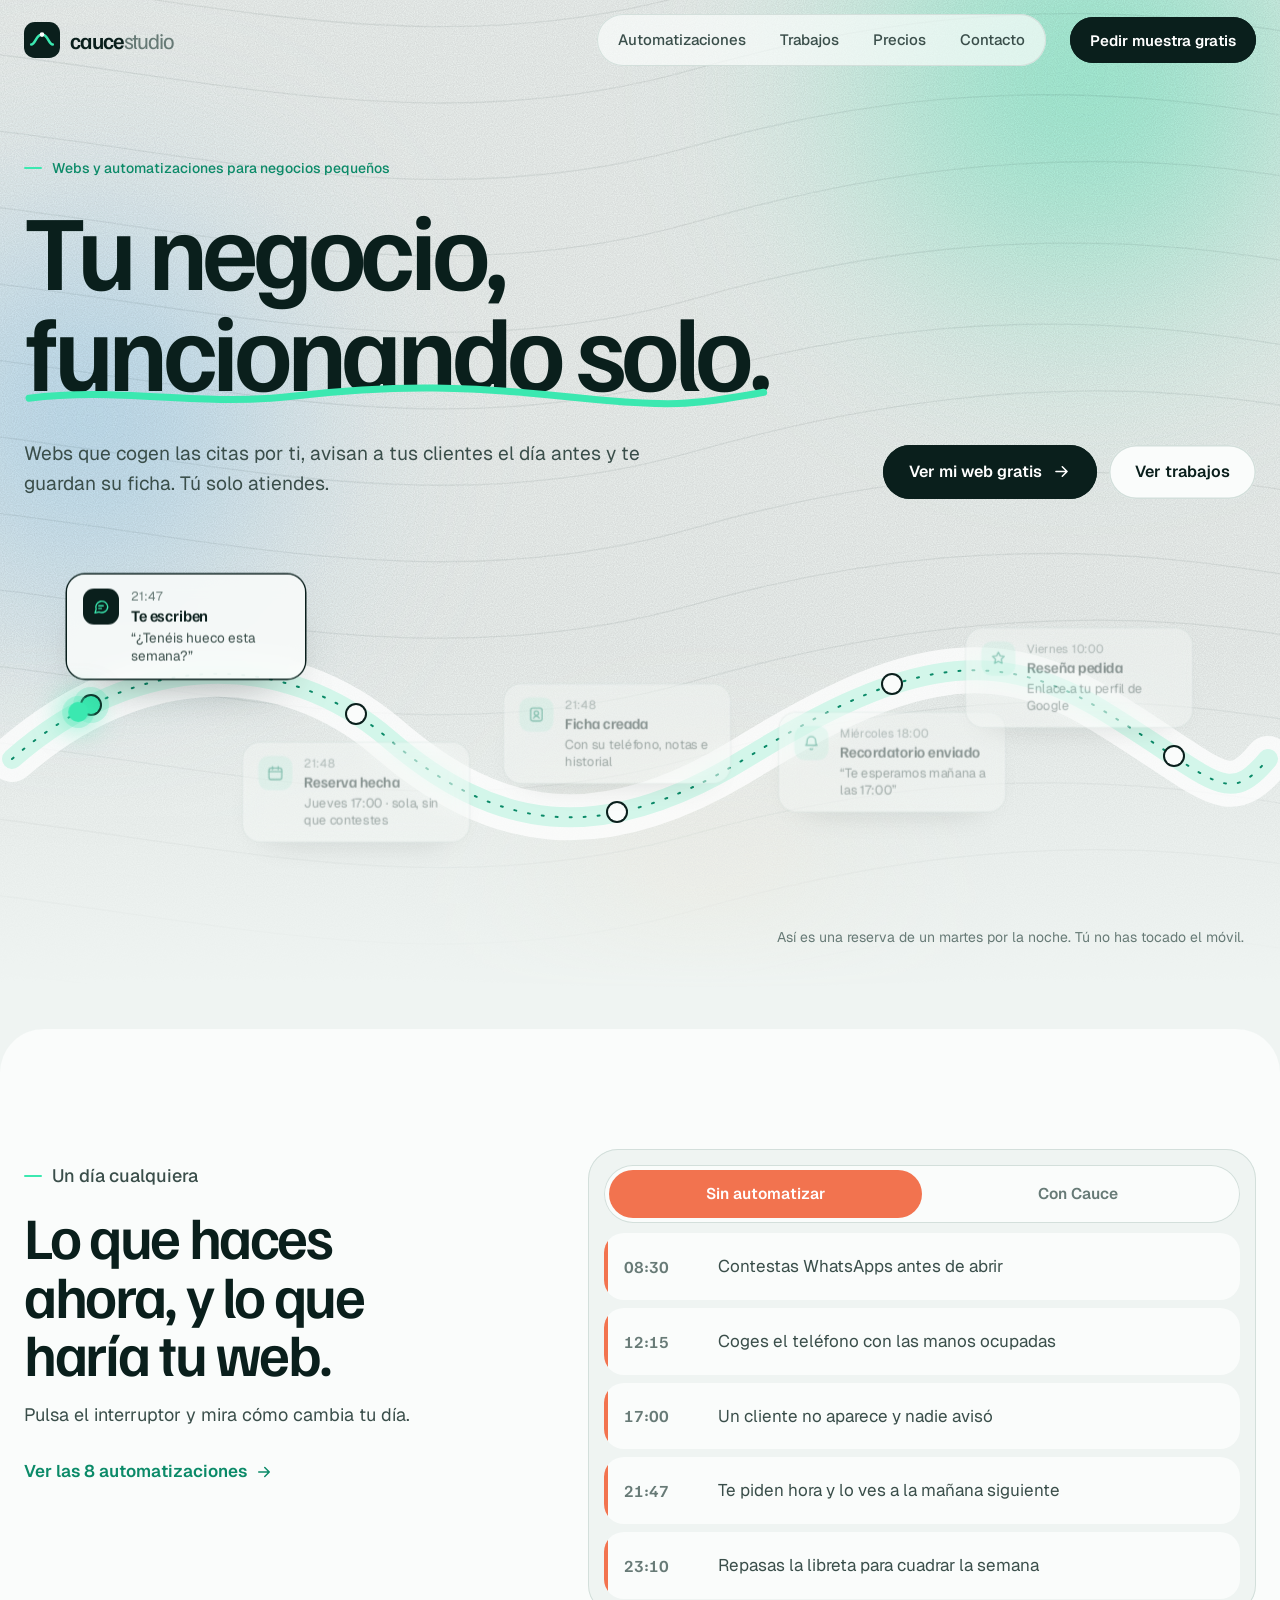
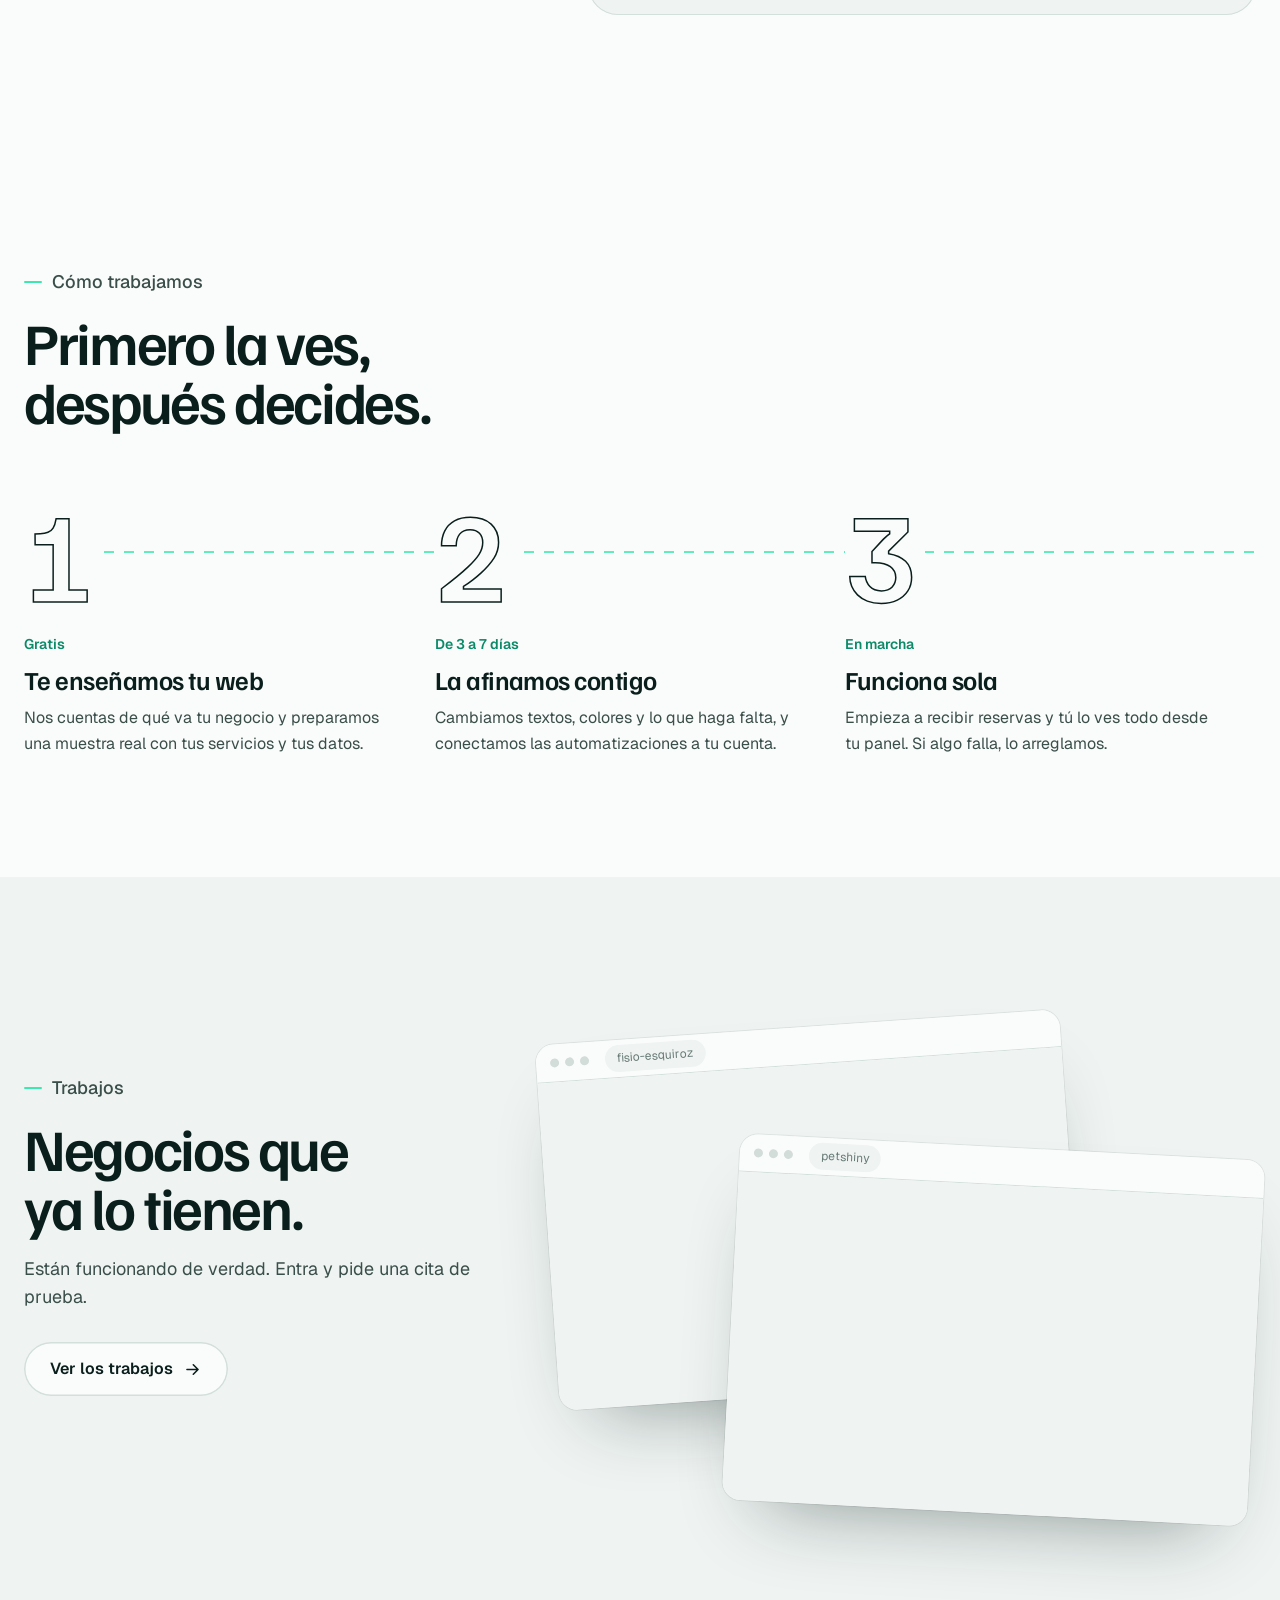
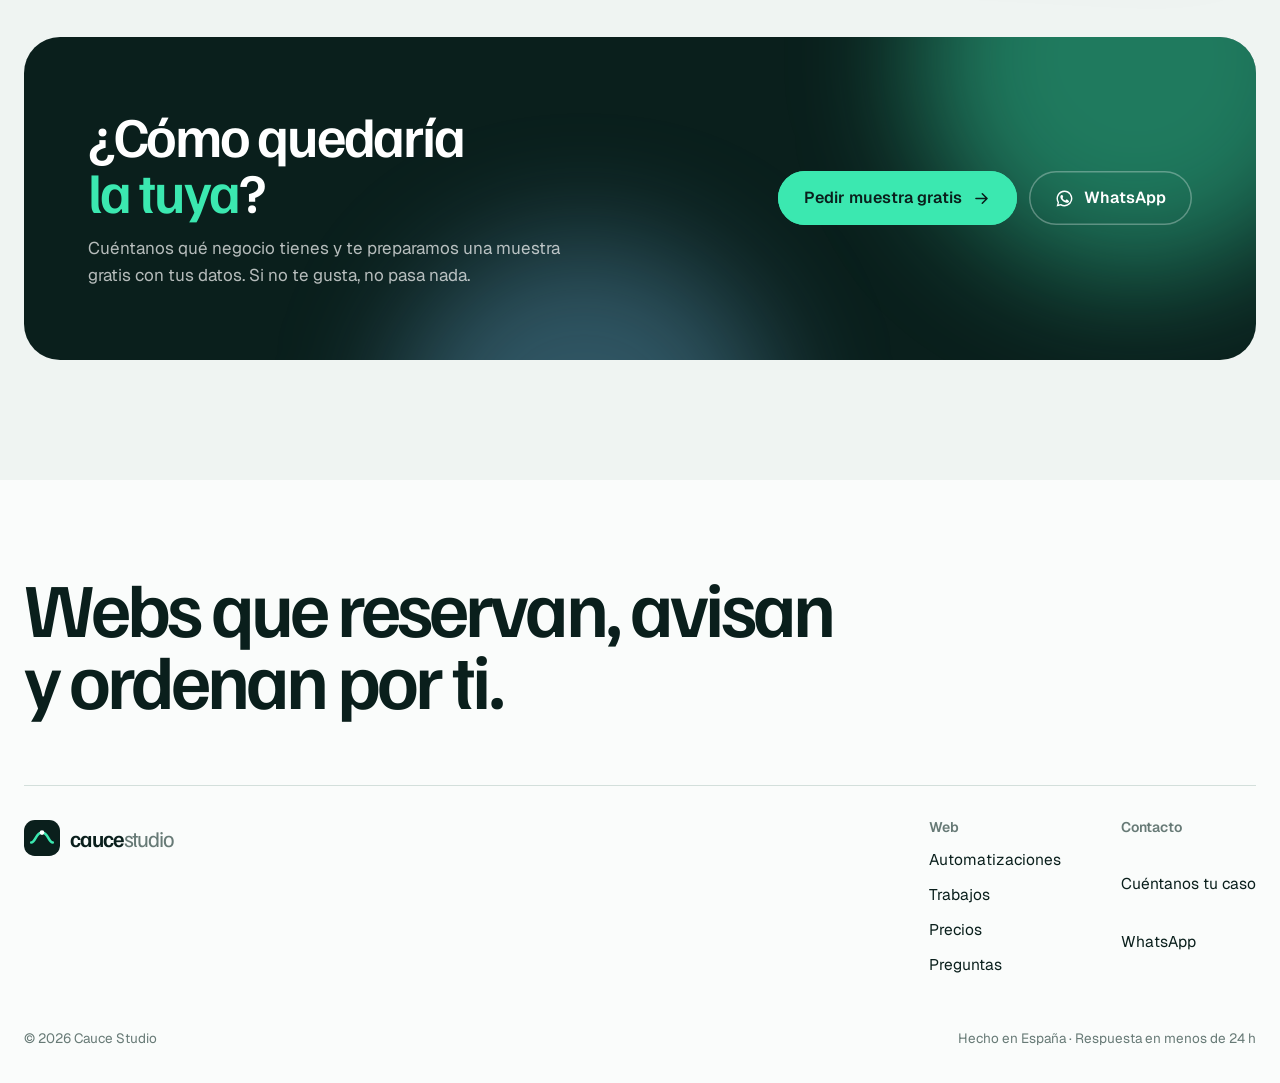
==== commit 8085dd60: "Rediseño con identidad propia: cauce animado, antes/después, bento y vista previa en vivo Co-Authore" ====
--- a/index.html
+++ b/index.html
@@ -1,84 +1,72 @@
 <!doctype html><html lang="es"><head><meta charset="utf-8"><meta name="viewport" content="width=device-width,initial-scale=1">
 <title>Cauce Studio · Webs con reservas y automatizaciones para tu negocio</title><meta name="description" content="Webs que cogen las citas por ti, avisan a tus clientes el día antes y guardan sus fichas. Pago único, sin cuotas. Te enseñamos una muestra gratis.">
-<meta property="og:type" content="website"><meta property="og:locale" content="es_ES"><meta property="og:site_name" content="Cauce Studio"><meta property="og:title" content="Cauce Studio · Webs con reservas y automatizaciones para tu negocio"><meta property="og:description" content="Webs que cogen las citas por ti, avisan a tus clientes el día antes y guardan sus fichas. Pago único, sin cuotas. Te enseñamos una muestra gratis."><meta name="theme-color" content="#F5F8F7">
+<meta property="og:type" content="website"><meta property="og:locale" content="es_ES"><meta property="og:site_name" content="Cauce Studio"><meta property="og:title" content="Cauce Studio · Webs con reservas y automatizaciones para tu negocio"><meta property="og:description" content="Webs que cogen las citas por ti, avisan a tus clientes el día antes y guardan sus fichas. Pago único, sin cuotas. Te enseñamos una muestra gratis."><meta name="theme-color" content="#EFF4F2">
 <script type="application/ld+json">{"@context": "https://schema.org", "@type": "ProfessionalService", "name": "Cauce Studio", "description": "Webs con reservas online y automatizaciones para negocios pequeños: recordatorios de cita, fichas de clientes y respuestas automáticas.", "url": "https://miiguelcamus.github.io/cauce-web/", "areaServed": "ES", "priceRange": "250€ - 700€", "serviceType": ["Diseño web", "Automatización de reservas", "Recordatorios automáticos"]}</script>
 <link rel="preconnect" href="https://fonts.googleapis.com"><link rel="preconnect" href="https://fonts.gstatic.com" crossorigin>
-<link href="https://fonts.googleapis.com/css2?family=Sora:wght@400;500;600;700&family=Inter:wght@400;500;600;700&display=swap" rel="stylesheet">
-<link rel="stylesheet" href="styles.css?v=20">
-<link rel="icon" href="data:image/svg+xml,%3Csvg xmlns='http://www.w3.org/2000/svg' viewBox='0 0 40 40'%3E%3Crect width='40' height='40' rx='11' fill='%230D1B1E'/%3E%3Cpath d='M10 26c4 0 4-12 10-12s6 12 10 12' fill='none' stroke='%2335e0b0' stroke-width='3' stroke-linecap='round'/%3E%3C/svg%3E">
-</head><body>
+<link href="https://fonts.googleapis.com/css2?family=Familjen+Grotesk:wght@400..700&family=Geist:wght@300..700&display=swap" rel="stylesheet"><link rel="stylesheet" href="styles.css?v=30">
+<link rel="icon" href="data:image/svg+xml,%3Csvg xmlns='http://www.w3.org/2000/svg' viewBox='0 0 40 40'%3E%3Crect width='40' height='40' rx='12' fill='%230A1F1C'/%3E%3Cpath d='M8 25c5 0 5-11 12-11s7 11 12 11' fill='none' stroke='%233BE8B0' stroke-width='3' stroke-linecap='round'/%3E%3C/svg%3E">
+</head><body class="p-index">
 <header class="top"><div class="wrap tin">
-<a class="logo" href="index.html?v=20" aria-label="Cauce Studio, inicio"><svg class="lm" viewBox="0 0 40 40" aria-hidden="true"><rect x="1.5" y="1.5" width="37" height="37" rx="11" fill="#0D1B1E"/><path d="M10 26c4 0 4-12 10-12s6 12 10 12" fill="none" stroke="#35e0b0" stroke-width="2.6" stroke-linecap="round"/><path d="M10 19c4 0 4-7 10-7" fill="none" stroke="#35e0b0" stroke-width="1.6" stroke-linecap="round" opacity=".45"/></svg><b>Cauce<span> Studio</span></b></a>
-<nav class="nav" aria-label="Principal"><a href="automatizaciones.html?v=20">Automatizaciones</a><a href="trabajos.html?v=20">Trabajos</a><a href="precios.html?v=20">Precios</a><a href="contacto.html?v=20">Contacto</a></nav>
-<a class="btn pri hcta" href="contacto.html?v=20">Pedir muestra gratis</a>
+<a class="logo" href="index.html?v=30" aria-label="Cauce Studio, inicio"><svg class="lm" viewBox="0 0 40 40" aria-hidden="true"><rect width="40" height="40" rx="12" fill="#0A1F1C"/><path d="M8 25c5 0 5-11 12-11s7 11 12 11" fill="none" stroke="#3BE8B0" stroke-width="2.8" stroke-linecap="round"/><circle cx="20" cy="14" r="2.6" fill="#fff"/></svg><b>cauce<span>studio</span></b></a>
+<nav class="nav" aria-label="Principal"><a href="automatizaciones.html?v=30">Automatizaciones</a><a href="trabajos.html?v=30">Trabajos</a><a href="precios.html?v=30">Precios</a><a href="contacto.html?v=30">Contacto</a></nav>
+<a class="btn pri hcta" href="contacto.html?v=30">Pedir muestra gratis</a>
 <button class="burger" aria-label="Abrir menú" aria-expanded="false" aria-controls="mm"><i></i><i></i></button>
 </div></header>
-<div class="mm" id="mm" aria-hidden="true"><a class="ml" href="index.html?v=20">Inicio</a><a class="ml" href="automatizaciones.html?v=20">Automatizaciones</a><a class="ml" href="trabajos.html?v=20">Trabajos</a><a class="ml" href="precios.html?v=20">Precios</a><a class="ml" href="contacto.html?v=20">Contacto</a><a class="btn pri" href="contacto.html?v=20">Pedir muestra gratis</a></div>
+<div class="mm" id="mm" aria-hidden="true"><a class="ml" href="index.html?v=30">Inicio</a><a class="ml" href="automatizaciones.html?v=30">Automatizaciones</a><a class="ml" href="trabajos.html?v=30">Trabajos</a><a class="ml" href="precios.html?v=30">Precios</a><a class="ml" href="contacto.html?v=30">Contacto</a><a class="btn pri" href="contacto.html?v=30">Pedir muestra gratis</a></div>
 <main>
-<section class="hero"><div class="flow" aria-hidden="true"><svg viewBox="0 0 1200 600" preserveAspectRatio="none"><path d="M-50 90 C 250 40, 420 170, 650 110 S 1050 30, 1250 120" style="animation-delay:0.0s"/><path d="M-50 152 C 250 102, 420 232, 650 172 S 1050 92, 1250 182" style="animation-delay:0.5s"/><path d="M-50 214 C 250 164, 420 294, 650 234 S 1050 154, 1250 244" style="animation-delay:1.0s"/><path d="M-50 276 C 250 226, 420 356, 650 296 S 1050 216, 1250 306" style="animation-delay:1.5s"/><path d="M-50 338 C 250 288, 420 418, 650 358 S 1050 278, 1250 368" style="animation-delay:2.0s"/><path d="M-50 400 C 250 350, 420 480, 650 420 S 1050 340, 1250 430" style="animation-delay:2.5s"/><path d="M-50 462 C 250 412, 420 542, 650 482 S 1050 402, 1250 492" style="animation-delay:3.0s"/><path d="M-50 524 C 250 474, 420 604, 650 544 S 1050 464, 1250 554" style="animation-delay:3.5s"/></svg></div>
-<div class="wrap hg">
- <div class="htx">
- <p class="kick rv">Webs y automatizaciones</p>
- <h1 class="rv">Tu negocio,<br><span class="hl">funcionando solo.</span></h1>
- <p class="lead rv">Hacemos webs que cogen las citas por ti, avisan a tus clientes el día antes y te guardan su ficha. Tú solo atiendes.</p>
- <div class="hb rv"><a class="btn pri" href="contacto.html?v=20"><svg viewBox="0 0 24 24" aria-hidden="true"><path fill="currentColor" d="M13 2 4.5 13.5H11L10 22l8.5-11.5H12z"/></svg>Ver mi web gratis</a><a class="btn gh" href="trabajos.html?v=20">Ver trabajos <svg viewBox="0 0 24 24" aria-hidden="true"><path fill="none" stroke="currentColor" stroke-width="2" stroke-linecap="round" stroke-linejoin="round" d="M5 12h14M13 6l6 6-6 6"/></svg></a></div>
- <p class="hnote rv"><span class="dot"></span>Te enseñamos una muestra con los datos de tu negocio antes de que pagues nada</p>
+<section class="hero"><div class="fondo" aria-hidden="true"><i class="l1"></i><i class="l2"></i><i class="l3"></i><svg class="curvas" viewBox="0 0 1440 900" preserveAspectRatio="xMidYMid slice" aria-hidden="true"><path d="M-40 60 C 240 10, 480 150, 760 70 S 1240 20, 1480 110"/><path d="M-40 118 C 240 68, 480 208, 760 128 S 1240 92, 1480 168"/><path d="M-40 176 C 240 126, 480 266, 760 186 S 1240 164, 1480 226"/><path d="M-40 234 C 240 184, 480 324, 760 244 S 1240 194, 1480 284"/><path d="M-40 292 C 240 242, 480 382, 760 302 S 1240 266, 1480 342"/><path d="M-40 350 C 240 300, 480 440, 760 360 S 1240 338, 1480 400"/><path d="M-40 408 C 240 358, 480 498, 760 418 S 1240 368, 1480 458"/><path d="M-40 466 C 240 416, 480 556, 760 476 S 1240 440, 1480 516"/><path d="M-40 524 C 240 474, 480 614, 760 534 S 1240 512, 1480 574"/><path d="M-40 582 C 240 532, 480 672, 760 592 S 1240 542, 1480 632"/><path d="M-40 640 C 240 590, 480 730, 760 650 S 1240 614, 1480 690"/><path d="M-40 698 C 240 648, 480 788, 760 708 S 1240 686, 1480 748"/><path d="M-40 756 C 240 706, 480 846, 760 766 S 1240 716, 1480 806"/><path d="M-40 814 C 240 764, 480 904, 760 824 S 1240 788, 1480 864"/><path d="M-40 872 C 240 822, 480 962, 760 882 S 1240 860, 1480 922"/></svg><b class="grano"></b></div>
+<div class="wrap">
+ <p class="kick rv">Webs y automatizaciones para negocios pequeños</p>
+ <h1 class="rv">Tu negocio,<br><span class="ola">funcionando solo.<svg viewBox="0 0 300 20" preserveAspectRatio="none" aria-hidden="true"><path d="M2 12 C 40 2, 70 20, 110 10 S 180 2, 220 11 S 270 18, 298 7"/></svg></span></h1>
+ <div class="hrow">
+  <p class="lead rv">Webs que cogen las citas por ti, avisan a tus clientes el día antes y te guardan su ficha. Tú solo atiendes.</p>
+  <div class="hb rv"><a class="btn pri" href="contacto.html?v=30">Ver mi web gratis <svg class="ar" viewBox="0 0 24 24" aria-hidden="true"><path fill="none" stroke="currentColor" stroke-width="2" stroke-linecap="round" stroke-linejoin="round" d="M5 12h14M13 6l6 6-6 6"/></svg></a><a class="btn gh" href="trabajos.html?v=30">Ver trabajos</a></div>
  </div>
- <div class="demo rv">
-  <div class="dbar"><i></i><i></i><i></i><span>Un martes cualquiera, 21:47</span></div>
-  <div class="dbody">
-   <div class="dcol">
-    <p class="dlab">Tu cliente, desde el sofá</p>
-    <div class="msg" style="animation-delay:.2s"><span class="av">C</span><p>¿Tenéis hueco esta semana?</p></div>
-    <div class="msg me" style="animation-delay:.9s"><span class="av"><svg viewBox="0 0 24 24" aria-hidden="true"><path fill="currentColor" d="M13 2 4.5 13.5H11L10 22l8.5-11.5H12z"/></svg></span><p>¡Hola! Puedes ver los huecos libres y reservar aquí mismo.</p></div>
-    <div class="msg" style="animation-delay:1.6s"><span class="av">C</span><p>Listo, el jueves a las 17:00.</p></div>
-   </div>
-   <div class="dcol">
-    <p class="dlab">Lo que pasa sin que hagas nada</p>
-    <div class="evt" style="animation-delay:2.2s"><span class="ic"><svg viewBox="0 0 24 24" aria-hidden="true"><g fill="none" stroke="currentColor" stroke-width="1.8" stroke-linecap="round"><rect x="3" y="5" width="18" height="16" rx="3"/><path d="M3 10h18M8 3v4M16 3v4"/></g></svg></span><div><b>Cita en tu calendario</b><small>Jueves 17:00, 45 min</small></div></div>
-    <div class="evt" style="animation-delay:2.7s"><span class="ic"><svg viewBox="0 0 24 24" aria-hidden="true"><g fill="none" stroke="currentColor" stroke-width="1.8" stroke-linejoin="round"><path d="M3 7a2 2 0 0 1 2-2h4l2 2.5h8a2 2 0 0 1 2 2V18a2 2 0 0 1-2 2H5a2 2 0 0 1-2-2z"/><circle cx="12" cy="13" r="2.2"/></g></svg></span><div><b>Ficha de cliente creada</b><small>Con sus datos y su historial</small></div></div>
-    <div class="evt" style="animation-delay:3.2s"><span class="ic"><svg viewBox="0 0 24 24" aria-hidden="true"><g fill="none" stroke="currentColor" stroke-width="1.8" stroke-linecap="round" stroke-linejoin="round"><path d="M18 9a6 6 0 1 0-12 0c0 5-2 6-2 6h16s-2-1-2-6"/><path d="M13.7 20a2 2 0 0 1-3.4 0"/></g></svg></span><div><b>Recordatorio programado</b><small>Le llega el miércoles por la tarde</small></div></div>
-    <div class="evt" style="animation-delay:3.7s"><span class="ic"><svg viewBox="0 0 24 24" aria-hidden="true"><path fill="currentColor" d="m12 3 2.5 5.2 5.7.7-4.2 4 1.1 5.6L12 15.8 6.9 18.5 8 12.9 3.8 8.9l5.7-.7z"/></svg></span><div><b>Reseña pedida</b><small>El viernes, si la cita salió bien</small></div></div>
-   </div>
-  </div>
- </div>
+</div>
+<div class="wrap wide"><div class="cauce rv" data-cauce><svg class="rio" viewBox="0 0 1200 300" preserveAspectRatio="none" aria-hidden="true"><path class="lecho" d="M0 170 C 120 60, 260 60, 360 150 S 560 260, 700 170 S 930 50, 1040 120 S 1160 220, 1200 170"/><path class="agua" d="M0 170 C 120 60, 260 60, 360 150 S 560 260, 700 170 S 930 50, 1040 120 S 1160 220, 1200 170"/><path class="hilo" data-path d="M0 170 C 120 60, 260 60, 360 150 S 560 260, 700 170 S 930 50, 1040 120 S 1160 220, 1200 170"/></svg><span class="gota" data-gota aria-hidden="true"></span><ol class="evs"><li data-p=".07" class="ar"><span class="nodo"></span><div class="tj"><span class="ic"><svg viewBox="0 0 24 24" aria-hidden="true"><g fill="none" stroke="currentColor" stroke-width="1.8" stroke-linecap="round" stroke-linejoin="round"><path d="M21 12a8 8 0 0 1-11.6 7.1L4 20.5l1.5-5A8 8 0 1 1 21 12z"/><path d="M9 11h6M9 14.5h3.5"/></g></svg></span><div><small>21:47</small><b>Te escriben</b><span>“¿Tenéis hueco esta semana?”</span></div></div></li><li data-p=".27" class="ab"><span class="nodo"></span><div class="tj"><span class="ic"><svg viewBox="0 0 24 24" aria-hidden="true"><g fill="none" stroke="currentColor" stroke-width="1.8" stroke-linecap="round"><rect x="3" y="5" width="18" height="16" rx="3"/><path d="M3 10h18M8 3v4M16 3v4"/></g></svg></span><div><small>21:48</small><b>Reserva hecha</b><span>Jueves 17:00 · sola, sin que contestes</span></div></div></li><li data-p=".48" class="ar"><span class="nodo"></span><div class="tj"><span class="ic"><svg viewBox="0 0 24 24" aria-hidden="true"><g fill="none" stroke="currentColor" stroke-width="1.8" stroke-linecap="round"><rect x="4" y="3" width="16" height="18" rx="3"/><circle cx="12" cy="10" r="3"/><path d="M8 17c1-2 2.4-3 4-3s3 1 4 3"/></g></svg></span><div><small>21:48</small><b>Ficha creada</b><span>Con su teléfono, notas e historial</span></div></div></li><li data-p=".70" class="ab"><span class="nodo"></span><div class="tj"><span class="ic"><svg viewBox="0 0 24 24" aria-hidden="true"><g fill="none" stroke="currentColor" stroke-width="1.8" stroke-linecap="round" stroke-linejoin="round"><path d="M18 9a6 6 0 1 0-12 0c0 5-2 6-2 6h16s-2-1-2-6"/><path d="M13.7 20a2 2 0 0 1-3.4 0"/></g></svg></span><div><small>Miércoles 18:00</small><b>Recordatorio enviado</b><span>“Te esperamos mañana a las 17:00”</span></div></div></li><li data-p=".92" class="ar"><span class="nodo"></span><div class="tj"><span class="ic"><svg viewBox="0 0 24 24" aria-hidden="true"><path fill="none" stroke="currentColor" stroke-width="1.8" stroke-linejoin="round" d="m12 3 2.5 5.2 5.7.7-4.2 4 1.1 5.6L12 15.8 6.9 18.5 8 12.9 3.8 8.9l5.7-.7z"/></svg></span><div><small>Viernes 10:00</small><b>Reseña pedida</b><span>Enlace a tu perfil de Google</span></div></div></li></ol><p class="cauce-pie">Así es una reserva de un martes por la noche. Tú no has tocado el móvil.</p></div></div>
+</section>
+
+<section class="sec dia"><div class="wrap dg">
+ <div class="sh rv"><p class="kick">Un día cualquiera</p><h2>Lo que haces ahora, y lo que haría tu web.</h2><p>Pulsa el interruptor y mira cómo cambia tu día.</p>
+ <a class="mas" href="automatizaciones.html?v=30">Ver las 8 automatizaciones <svg class="ar" viewBox="0 0 24 24" aria-hidden="true"><path fill="none" stroke="currentColor" stroke-width="2" stroke-linecap="round" stroke-linejoin="round" d="M5 12h14M13 6l6 6-6 6"/></svg></a></div>
+ <div class="ad rv" data-ad>
+ <div class="ad-sw" role="tablist" aria-label="Comparar"><button role="tab" aria-selected="true" data-v="sin">Sin automatizar</button><button role="tab" aria-selected="false" data-v="con">Con Cauce</button><i></i></div>
+ <ol class="ad-l"><li style="--i:0"><time>08:30</time><span class="s">Contestas WhatsApps antes de abrir</span><span class="c">Las citas de hoy te esperan en un correo</span></li><li style="--i:1"><time>12:15</time><span class="s">Coges el teléfono con las manos ocupadas</span><span class="c">La web da las horas libres y coge la cita</span></li><li style="--i:2"><time>17:00</time><span class="s">Un cliente no aparece y nadie avisó</span><span class="c">Ayer le llegó el recordatorio y confirmó</span></li><li style="--i:3"><time>21:47</time><span class="s">Te piden hora y lo ves a la mañana siguiente</span><span class="c">Reserva hecha y ficha creada al momento</span></li><li style="--i:4"><time>23:10</time><span class="s">Repasas la libreta para cuadrar la semana</span><span class="c">Tu semana está en el calendario, sin solapes</span></li></ol>
+</div>
 </div></section>
 
-<section class="sec"><div class="wrap">
- <div class="sh rv"><p class="kick">Lo que hace el cauce</p><h2>Tareas que <span class="hl">dejas de hacer</span> desde el primer día</h2></div>
- <div class="tri"><article class="ac rv"><span class="ic"><svg viewBox="0 0 24 24" aria-hidden="true"><g fill="none" stroke="currentColor" stroke-width="1.8" stroke-linecap="round"><rect x="3" y="5" width="18" height="16" rx="3"/><path d="M3 10h18M8 3v4M16 3v4"/></g></svg></span><h3>Reservas online 24/7</h3><p>El cliente elige servicio, día y hora entre tus huecos libres. La cita entra sola en tu Google Calendar y nunca se solapan dos.</p></article><article class="ac rv"><span class="ic"><svg viewBox="0 0 24 24" aria-hidden="true"><g fill="none" stroke="currentColor" stroke-width="1.8" stroke-linecap="round" stroke-linejoin="round"><path d="M18 9a6 6 0 1 0-12 0c0 5-2 6-2 6h16s-2-1-2-6"/><path d="M13.7 20a2 2 0 0 1-3.4 0"/></g></svg></span><h3>Recordatorio antes de la cita</h3><p>Un aviso automático el día antes. Es lo que más reduce los clientes que no aparecen.</p></article><article class="ac rv"><span class="ic"><svg viewBox="0 0 24 24" aria-hidden="true"><g fill="none" stroke="currentColor" stroke-width="1.8" stroke-linejoin="round"><path d="M3 7a2 2 0 0 1 2-2h4l2 2.5h8a2 2 0 0 1 2 2V18a2 2 0 0 1-2 2H5a2 2 0 0 1-2-2z"/><circle cx="12" cy="13" r="2.2"/></g></svg></span><h3>Fichas de clientes</h3><p>Se crean solas con cada reserva: datos, fotos, notas e historial de visitas. Sin cuadernos ni post-its.</p></article></div>
- <a class="mas rv" href="automatizaciones.html?v=20">Ver las 8 automatizaciones <svg viewBox="0 0 24 24" aria-hidden="true"><path fill="none" stroke="currentColor" stroke-width="2" stroke-linecap="round" stroke-linejoin="round" d="M5 12h14M13 6l6 6-6 6"/></svg></a>
-</div></section>
-
-<section class="sec alt"><div class="wrap">
- <div class="sh rv"><p class="kick">Cómo trabajamos</p><h2>Primero la ves, <span class="hl">después decides</span></h2></div>
- <ol class="st">
-  <li class="rv"><b>Gratis</b><h3>Te enseñamos tu web</h3><p>Nos cuentas de qué va tu negocio y preparamos una muestra real con tus servicios y tus datos. Sin compromiso y sin pagar nada.</p></li>
-  <li class="rv"><b>De 3 a 7 días</b><h3>La afinamos contigo</h3><p>Cambiamos textos, colores y lo que haga falta hasta que sea tuya de verdad. Y conectamos las automatizaciones a tu cuenta.</p></li>
-  <li class="rv"><b>En marcha</b><h3>Funciona sola</h3><p>Entra en Google, empieza a recibir reservas y tú ves todo desde tu panel. Si algo falla, lo arreglamos.</p></li>
+<section class="sec pasos-s"><div class="wrap">
+ <div class="sh rv"><p class="kick">Cómo trabajamos</p><h2>Primero la ves, después decides.</h2></div>
+ <ol class="pasos">
+  <li class="rv"><span class="pn">1</span><div><b>Gratis</b><h3>Te enseñamos tu web</h3><p>Nos cuentas de qué va tu negocio y preparamos una muestra real con tus servicios y tus datos.</p></div></li>
+  <li class="rv"><span class="pn">2</span><div><b>De 3 a 7 días</b><h3>La afinamos contigo</h3><p>Cambiamos textos, colores y lo que haga falta, y conectamos las automatizaciones a tu cuenta.</p></div></li>
+  <li class="rv"><span class="pn">3</span><div><b>En marcha</b><h3>Funciona sola</h3><p>Empieza a recibir reservas y tú lo ves todo desde tu panel. Si algo falla, lo arreglamos.</p></div></li>
  </ol>
 </div></section>
 
-<section class="sec"><div class="wrap">
- <div class="dos">
-  <a class="ir rv" href="trabajos.html?v=20"><span class="kick">Trabajos</span><h3>Negocios que ya lo tienen</h3><p>Entra en sus webs y pruébalas: reservas y avisos funcionando de verdad.</p><span class="go"><svg viewBox="0 0 24 24" aria-hidden="true"><path fill="none" stroke="currentColor" stroke-width="2" stroke-linecap="round" stroke-linejoin="round" d="M5 12h14M13 6l6 6-6 6"/></svg></span></a>
-  <a class="ir rv" href="precios.html?v=20"><span class="kick">Precios</span><h3>Desde 250 €, pago único</h3><p>Sin cuotas obligatorias y sin comisiones por cada reserva.</p><span class="go"><svg viewBox="0 0 24 24" aria-hidden="true"><path fill="none" stroke="currentColor" stroke-width="2" stroke-linecap="round" stroke-linejoin="round" d="M5 12h14M13 6l6 6-6 6"/></svg></span></a>
+<section class="sec vit"><div class="wrap vg">
+ <div class="sh rv"><p class="kick">Trabajos</p><h2>Negocios que ya lo tienen.</h2><p>Están funcionando de verdad. Entra y pide una cita de prueba.</p>
+  <a class="btn gh" href="trabajos.html?v=30">Ver los trabajos <svg class="ar" viewBox="0 0 24 24" aria-hidden="true"><path fill="none" stroke="currentColor" stroke-width="2" stroke-linecap="round" stroke-linejoin="round" d="M5 12h14M13 6l6 6-6 6"/></svg></a></div>
+ <div class="pila rv" aria-hidden="true">
+  <div class="nav-f f1"><div class="bb"><i></i><i></i><i></i><span>fisio-esquiroz</span></div><div class="fr"><iframe src="https://miiguelcamus.github.io/fisio-esquiroz/" loading="lazy" tabindex="-1" scrolling="no" title="Diego Esquiroz"></iframe></div></div>
+  <div class="nav-f f2"><div class="bb"><i></i><i></i><i></i><span>petshiny</span></div><div class="fr"><iframe src="https://miiguelcamus.github.io/petshiny-web/" loading="lazy" tabindex="-1" scrolling="no" title="Mascota Brillante"></iframe></div></div>
  </div>
 </div></section>
 <section class="banda"><div class="wrap"><div class="bi rv">
- <div><h2>¿Quieres ver cómo quedaría <span class="hl">la tuya</span>?</h2><p>Cuéntanos qué negocio tienes y te preparamos una muestra gratis con tus datos.</p></div>
- <div class="hb"><a class="btn pri" href="contacto.html?v=20"><svg viewBox="0 0 24 24" aria-hidden="true"><path fill="currentColor" d="M13 2 4.5 13.5H11L10 22l8.5-11.5H12z"/></svg>Pedir muestra gratis</a><a class="btn gh sw wa" href="https://wa.me/34620078486" target="_blank" rel="noopener"><svg viewBox="0 0 24 24" aria-hidden="true"><path fill="currentColor" d="M12 2a10 10 0 0 0-8.6 15.1L2 22l5-1.3A10 10 0 1 0 12 2zm0 18.2c-1.5 0-3-.4-4.3-1.2l-.3-.2-3 .8.8-2.9-.2-.3A8.2 8.2 0 1 1 12 20.2zm4.5-6.1c-.2-.1-1.5-.7-1.7-.8-.2-.1-.4-.1-.6.1l-.8 1c-.1.2-.3.2-.5.1a6.7 6.7 0 0 1-3.3-2.9c-.3-.4.2-.4.7-1.4.1-.2 0-.3 0-.4l-.8-1.8c-.2-.5-.4-.4-.6-.4h-.5a1 1 0 0 0-.7.3c-.2.3-.9.9-.9 2.2s1 2.6 1.1 2.7c.1.2 1.9 2.9 4.6 4 1.7.7 2.4.8 3.2.7.5-.1 1.5-.6 1.8-1.2.2-.6.2-1.1.1-1.2l-.5-.3z"/></svg>WhatsApp</a></div>
+ <div class="bi-fx" aria-hidden="true"><i></i><i></i></div>
+ <div class="bi-t"><h2>¿Cómo quedaría <em>la tuya</em>?</h2><p>Cuéntanos qué negocio tienes y te preparamos una muestra gratis con tus datos. Si no te gusta, no pasa nada.</p></div>
+ <div class="hb"><a class="btn acc" href="contacto.html?v=30">Pedir muestra gratis <svg class="ar" viewBox="0 0 24 24" aria-hidden="true"><path fill="none" stroke="currentColor" stroke-width="2" stroke-linecap="round" stroke-linejoin="round" d="M5 12h14M13 6l6 6-6 6"/></svg></a><a class="btn osc sw wa" href="https://wa.me/34620078486" target="_blank" rel="noopener"><svg viewBox="0 0 24 24" aria-hidden="true"><path fill="currentColor" d="M12 2a10 10 0 0 0-8.6 15.1L2 22l5-1.3A10 10 0 1 0 12 2zm0 18.2c-1.5 0-3-.4-4.3-1.2l-.3-.2-3 .8.8-2.9-.2-.3A8.2 8.2 0 1 1 12 20.2zm4.5-6.1c-.2-.1-1.5-.7-1.7-.8-.2-.1-.4-.1-.6.1l-.8 1c-.1.2-.3.2-.5.1a6.7 6.7 0 0 1-3.3-2.9c-.3-.4.2-.4.7-1.4.1-.2 0-.3 0-.4l-.8-1.8c-.2-.5-.4-.4-.6-.4h-.5a1 1 0 0 0-.7.3c-.2.3-.9.9-.9 2.2s1 2.6 1.1 2.7c.1.2 1.9 2.9 4.6 4 1.7.7 2.4.8 3.2.7.5-.1 1.5-.6 1.8-1.2.2-.6.2-1.1.1-1.2l-.5-.3z"/></svg> WhatsApp</a></div>
 </div></div></section></main>
 <footer class="ft"><div class="wrap">
+ <p class="ft-big">Webs que reservan, avisan<br>y ordenan por ti.</p>
  <div class="fg">
-  <div><a class="logo" href="index.html?v=20"><svg class="lm" viewBox="0 0 40 40" aria-hidden="true"><rect x="1.5" y="1.5" width="37" height="37" rx="11" fill="#0D1B1E"/><path d="M10 26c4 0 4-12 10-12s6 12 10 12" fill="none" stroke="#35e0b0" stroke-width="2.6" stroke-linecap="round"/><path d="M10 19c4 0 4-7 10-7" fill="none" stroke="#35e0b0" stroke-width="1.6" stroke-linecap="round" opacity=".45"/></svg><b>Cauce<span> Studio</span></b></a>
-   <p>Webs que no son solo una tarjeta de visita: reservan, avisan y ordenan a los clientes por ti.</p></div>
+  <div><a class="logo" href="index.html?v=30"><svg class="lm" viewBox="0 0 40 40" aria-hidden="true"><rect width="40" height="40" rx="12" fill="#0A1F1C"/><path d="M8 25c5 0 5-11 12-11s7 11 12 11" fill="none" stroke="#3BE8B0" stroke-width="2.8" stroke-linecap="round"/><circle cx="20" cy="14" r="2.6" fill="#fff"/></svg><b>cauce<span>studio</span></b></a></div>
   <div class="fl">
-   <div><h4>Web</h4><a href="automatizaciones.html?v=20">Automatizaciones</a><a href="trabajos.html?v=20">Trabajos</a><a href="precios.html?v=20">Precios</a><a href="precios.html#dudas?v=20">Preguntas</a></div>
-   <div><h4>Contacto</h4><a href="contacto.html?v=20">Cuéntanos tu caso</a><a href="https://wa.me/34620078486" target="_blank" rel="noopener">WhatsApp</a></div>
+   <div><h4>Web</h4><a href="automatizaciones.html?v=30">Automatizaciones</a><a href="trabajos.html?v=30">Trabajos</a><a href="precios.html?v=30">Precios</a><a href="precios.html#dudas?v=30">Preguntas</a></div>
+   <div><h4>Contacto</h4><a href="contacto.html?v=30">Cuéntanos tu caso</a><a href="https://wa.me/34620078486" target="_blank" rel="noopener">WhatsApp</a></div>
   </div>
  </div>
  <div class="fb"><span>© 2026 Cauce Studio</span><span>Hecho en España · Respuesta en menos de 24 h</span></div>
 </div></footer>
 <script>window.CAUCE_API="https://script.google.com/macros/s/AKfycbzjzSvgjvfyPoB7tWCOrvW7ijS-9wO3OuAQjPa8jAJ3z-Is_o9Rd_vE1tNvg3ZC2H8V/exec";</script>
-<script src="app.js?v=20"></script></body></html>+<script src="app.js?v=30"></script></body></html>
--- a/styles.css
+++ b/styles.css
@@ -1,252 +1,393 @@
 :root{
---bg:#F5F8F7;--bg2:#EAF1EE;--card:#FFFFFF;--card2:#F1F6F4;
---ink:#0D1B1E;--ink2:#34474B;--mut:#62767A;--line:#DCE6E2;
---acc:#35e0b0;--accd:#0B8A6A;--acc-s:#D6F7EC;--amb:#B86E00;--wa:#25d366;
---r:20px;--ease:cubic-bezier(.22,.7,.2,1)}
+--papel:#EFF4F2;--blanco:#FAFCFB;--tinta:#0A1F1C;--tinta2:#3A4E4A;--mut:#677A76;--linea:#D3DFDB;
+--menta:#3BE8B0;--menta-d:#0B8A68;--menta-s:#D3F6EA;--cielo:#BFE2F4;--coral:#F2734F;
+--h:"Familjen Grotesk",system-ui,sans-serif;--b:"Geist",system-ui,sans-serif;
+--ease:cubic-bezier(.22,.75,.2,1)}
 *{box-sizing:border-box;margin:0;padding:0}
-html{scroll-behavior:smooth}
-body{font-family:"Inter",system-ui,sans-serif;background:var(--bg);color:var(--ink);line-height:1.6;font-size:16.5px;-webkit-font-smoothing:antialiased;overflow-x:hidden}
+html{scroll-behavior:smooth;-webkit-text-size-adjust:100%}
+body{font:400 17px/1.6 var(--b);background:var(--papel);color:var(--tinta);-webkit-font-smoothing:antialiased;overflow-x:hidden}
 img,svg{display:block;max-width:100%}
 a{color:inherit;text-decoration:none}
-h1,h2,h3{font-family:"Sora",system-ui,sans-serif;font-weight:600;letter-spacing:-.03em;line-height:1.06;text-wrap:balance}
-h1{font-size:clamp(42px,5.8vw,78px)}
-h2{font-size:clamp(30px,4vw,50px)}
-h3{font-size:21px;letter-spacing:-.02em;line-height:1.2}
-.hl{background:linear-gradient(transparent 62%,var(--acc-s) 62%,var(--acc-s) 92%,transparent 92%);padding:0 .06em;-webkit-box-decoration-break:clone;box-decoration-break:clone}
-.wrap{width:min(1200px,100% - 40px);margin-inline:auto}
-.kick{display:inline-flex;align-items:center;gap:9px;font-size:13px;font-weight:600;color:var(--accd);margin-bottom:18px}
-.kick::before{content:"";width:7px;height:7px;border-radius:50%;background:var(--acc);box-shadow:0 0 0 4px var(--acc-s)}
-.lead{color:var(--ink2);font-size:clamp(16.5px,1.5vw,19px);max-width:560px}
-.lk{color:var(--accd);text-decoration:underline;text-underline-offset:3px}
-.btn{display:inline-flex;align-items:center;justify-content:center;gap:10px;padding:15px 24px;border-radius:12px;font-weight:600;font-size:15.5px;font-family:inherit;border:0;cursor:pointer;transition:transform .25s var(--ease),background .25s,color .25s,box-shadow .25s}
-.btn svg{width:18px;height:18px}
+h1,h2,h3,h4{font-family:var(--h);font-weight:600;letter-spacing:-.035em;line-height:1;text-wrap:balance}
+h1{font-size:clamp(52px,8.4vw,128px);letter-spacing:-.05em;line-height:.94}
+h2{font-size:clamp(34px,4.6vw,62px);letter-spacing:-.04em}
+h3{font-size:22px;letter-spacing:-.02em;line-height:1.15}
+.wrap{width:min(1240px,100% - 48px);margin-inline:auto;position:relative}
+.wrap.wide{width:min(1400px,100% - 24px)}
+.kick{display:inline-flex;align-items:center;gap:10px;font:500 14px/1 var(--b);color:var(--menta-d);margin-bottom:22px}
+.kick::before{content:"";width:18px;height:2px;border-radius:2px;background:var(--menta)}
+.lead{font-size:clamp(17px,1.5vw,20px);line-height:1.55;color:var(--tinta2);max-width:33em}
+.lk{color:var(--menta-d);text-decoration:underline;text-underline-offset:3px;text-decoration-thickness:1.5px}
+:focus-visible{outline:2px solid var(--menta-d);outline-offset:3px;border-radius:6px}
+
+/* ola bajo las palabras */
+.ola{position:relative;display:inline-block;white-space:nowrap}
+.ola svg{position:absolute;left:0;right:0;bottom:-.08em;width:100%;height:.22em;overflow:visible}
+.ola path{fill:none;stroke:var(--menta);stroke-width:7;stroke-linecap:round;vector-effect:non-scaling-stroke;stroke-dasharray:3000;stroke-dashoffset:3000;transition:stroke-dashoffset 1.4s var(--ease) .5s}
+.rv.in .ola path,.in.ola path,.ola.in path{stroke-dashoffset:0}
+h1.in .ola path,h2.in .ola path{stroke-dashoffset:0}
+
+/* botones */
+.btn{--bg:var(--blanco);--fg:var(--tinta);--bd:var(--linea);display:inline-flex;align-items:center;justify-content:center;gap:10px;height:54px;padding:0 26px;border-radius:999px;background:var(--bg);color:var(--fg);box-shadow:inset 0 0 0 1.5px var(--bd);font:600 16px/1 var(--b);border:0;cursor:pointer;transition:background .25s,color .25s,box-shadow .25s,transform .2s var(--ease)}
+.btn svg{width:19px;height:19px}
+.btn .ar{transition:transform .3s var(--ease)}
+.btn:hover .ar{transform:translateX(4px)}
 .btn:active{transform:scale(.97)}
-.pri{background:var(--ink);color:#fff}
-.pri svg{color:var(--acc)}
-.pri:hover{background:#1c3237;transform:translateY(-2px);box-shadow:0 14px 30px -16px rgba(13,27,30,.5)}
-.gh{background:var(--card);color:var(--ink);box-shadow:inset 0 0 0 1px var(--line)}
-.gh:hover{box-shadow:inset 0 0 0 1.5px var(--ink)}
-.sw.wa:hover{background:var(--wa);color:#fff;box-shadow:none}
-:focus-visible{outline:2px solid var(--accd);outline-offset:3px}
+.btn.pri{--bg:var(--tinta);--fg:#fff;--bd:var(--tinta)}
+.btn.pri:hover{--bg:#173832;--bd:#173832}
+.btn.acc{--bg:var(--menta);--fg:var(--tinta);--bd:var(--menta)}
+.btn.acc:hover{--bg:#7af2cb;--bd:#7af2cb}
+.btn.gh:hover{--bd:var(--tinta)}
+.btn.osc{--bg:transparent;--fg:#fff;--bd:rgba(255,255,255,.3)}
+.sw.wa:hover{--bg:#25D366;--fg:#fff;--bd:#25D366}
+a.lk.sw:hover{color:#1da851}
+.hb{display:flex;flex-wrap:wrap;gap:12px}
 
 /* cabecera */
-.top{position:sticky;top:0;z-index:60;background:rgba(245,248,247,.82);backdrop-filter:blur(16px);-webkit-backdrop-filter:blur(16px);border-bottom:1px solid transparent;transition:border-color .3s}
-.top.sc{border-color:var(--line)}
-.tin{display:flex;align-items:center;justify-content:space-between;gap:20px;height:74px}
-.logo{display:flex;align-items:center;gap:11px}
-.lm{width:34px;height:34px;flex:none}
-.logo b{font-family:"Sora",sans-serif;font-weight:600;font-size:21px;letter-spacing:-.04em}
-.logo span{color:var(--mut);font-weight:400}
-.nav{display:flex;gap:4px}
-.nav a{font-size:15px;font-weight:500;color:var(--ink2);padding:9px 14px;border-radius:9px;transition:color .2s,background .2s}
-.nav a:hover{color:var(--ink);background:var(--bg2)}
-.nav a[aria-current=page]{color:var(--ink);background:var(--acc-s)}
-.hcta{padding:11px 18px;font-size:14.5px}
-.burger{display:none;width:44px;height:44px;border-radius:11px;border:1px solid var(--line);background:var(--card);cursor:pointer;position:relative}
-.burger i{position:absolute;left:13px;right:13px;height:1.5px;background:var(--ink);transition:transform .3s var(--ease)}
-.burger i:first-child{top:18px}.burger i:last-child{top:25px}
+.top{position:sticky;top:0;z-index:60;transition:background .3s,box-shadow .3s}
+.top.sc{background:rgba(239,244,242,.8);backdrop-filter:blur(16px) saturate(1.3);-webkit-backdrop-filter:blur(16px) saturate(1.3);box-shadow:0 1px 0 var(--linea)}
+.tin{display:flex;align-items:center;gap:24px;height:80px}
+.logo{display:flex;align-items:center;gap:10px}
+.lm{width:36px;height:36px;flex:none}
+.logo b{font:600 22px/1 var(--h);letter-spacing:-.05em}
+.logo b span{color:var(--mut);font-weight:400;margin-left:1px}
+.nav{display:flex;gap:2px;margin-left:auto;padding:5px;border-radius:999px;background:rgba(250,252,251,.7);box-shadow:inset 0 0 0 1px var(--linea)}
+.nav a{padding:9px 16px;border-radius:999px;font-size:15px;font-weight:500;color:var(--tinta2);transition:color .2s,background .2s}
+.nav a:hover{color:var(--tinta)}
+.nav a[aria-current=page]{background:var(--tinta);color:#fff}
+.hcta{height:46px;padding:0 20px;font-size:15px}
+.burger{display:none;margin-left:auto;width:46px;height:46px;border-radius:50%;border:0;box-shadow:inset 0 0 0 1.5px var(--linea);background:var(--blanco);cursor:pointer;position:relative}
+.burger i{position:absolute;left:14px;right:14px;height:1.6px;background:var(--tinta);transition:transform .3s var(--ease)}
+.burger i:first-child{top:19px}.burger i:last-child{top:26px}
 .burger[aria-expanded=true] i:first-child{transform:translateY(3.5px) rotate(45deg)}
 .burger[aria-expanded=true] i:last-child{transform:translateY(-3.5px) rotate(-45deg)}
-.mm{position:fixed;inset:74px 0 0;z-index:59;background:var(--bg);padding:24px 20px;display:flex;flex-direction:column;gap:4px;opacity:0;visibility:hidden;transform:translateY(-8px);transition:.3s var(--ease)}
+.mm{position:fixed;inset:80px 0 0;z-index:59;background:var(--papel);padding:24px;display:flex;flex-direction:column;opacity:0;visibility:hidden;transform:translateY(-8px);transition:.3s var(--ease)}
 .mm.on{opacity:1;visibility:visible;transform:none}
-.mm a.ml{font-family:"Sora",sans-serif;font-size:28px;font-weight:600;letter-spacing:-.03em;padding:12px 0;border-bottom:1px solid var(--line)}
-.mm .btn{margin-top:22px}
-
-/* líneas de corriente */
-.flow{position:absolute;inset:0;z-index:0;pointer-events:none;opacity:.9}
-.flow svg{width:100%;height:100%}
-.flow path{fill:none;stroke:var(--acc);stroke-opacity:.28;stroke-width:1.2;stroke-dasharray:6 10;animation:corre 14s linear infinite}
-@keyframes corre{to{stroke-dashoffset:-320}}
+.mm a.ml{font:600 34px/1.15 var(--h);letter-spacing:-.04em;padding:12px 0;border-bottom:1px solid var(--linea)}
+.mm .btn{margin-top:24px}
+
+/* fondo con capas */
+.fondo{position:absolute;inset:0;overflow:hidden;pointer-events:none;z-index:0}
+.fondo i{position:absolute;border-radius:50%;filter:blur(80px);will-change:transform}
+.fondo .l1{width:58vw;height:58vw;max-width:820px;max-height:820px;right:-14%;top:-30%;background:radial-gradient(circle,rgba(59,232,176,.55),rgba(59,232,176,0) 66%);animation:d1 24s ease-in-out infinite alternate}
+.fondo .l2{width:50vw;height:50vw;max-width:700px;max-height:700px;left:-18%;top:10%;background:radial-gradient(circle,rgba(150,205,240,.7),rgba(150,205,240,0) 66%);animation:d2 30s ease-in-out infinite alternate}
+.fondo .l3{width:30vw;height:30vw;max-width:420px;max-height:420px;left:40%;bottom:-16%;background:radial-gradient(circle,rgba(255,214,150,.45),rgba(255,214,150,0) 68%);animation:d3 20s ease-in-out infinite alternate}
+@keyframes d1{to{transform:translate(-10%,12%) scale(1.1)}}
+@keyframes d2{to{transform:translate(14%,-8%) scale(.92)}}
+@keyframes d3{to{transform:translate(-26%,-14%) scale(1.15)}}
+.curvas{position:absolute;inset:-10% 0;width:100%;height:120%;will-change:transform}
+.curvas path{fill:none;stroke:var(--tinta);stroke-opacity:.07;stroke-width:1}
+.grano{position:absolute;inset:0;opacity:.35;mix-blend-mode:multiply;background-image:url("data:image/svg+xml,%3Csvg xmlns='http://www.w3.org/2000/svg' width='160' height='160'%3E%3Cfilter id='n'%3E%3CfeTurbulence type='fractalNoise' baseFrequency='.9' numOctaves='2' stitchTiles='stitch'/%3E%3CfeColorMatrix values='0 0 0 0 0 0 0 0 0 0 0 0 0 0 0 0 0 0 .35 0'/%3E%3C/filter%3E%3Crect width='100%25' height='100%25' filter='url(%23n)'/%3E%3C/svg%3E")}
 
 /* hero */
-.hero{position:relative;padding:70px 0 90px;overflow:hidden}
-.hg{position:relative;z-index:1;display:grid;grid-template-columns:1.05fr .95fr;gap:56px;align-items:center}
-.hero h1{margin-bottom:22px}
-.hero .lead{margin-bottom:32px}
-.hb{display:flex;flex-wrap:wrap;gap:12px}
-.hnote{display:flex;align-items:center;gap:10px;margin-top:24px;font-size:14px;color:var(--mut)}
-.hnote .dot{flex:none;width:8px;height:8px;border-radius:50%;background:var(--acc);box-shadow:0 0 0 3px var(--acc-s);animation:pul 2.4s ease-in-out infinite}
-@keyframes pul{50%{box-shadow:0 0 0 7px rgba(53,224,176,0)}}
-
-/* demo */
-.demo{border:1px solid var(--line);border-radius:var(--r);background:var(--card);overflow:hidden;box-shadow:0 30px 70px -40px rgba(13,40,36,.35)}
-.dbar{display:flex;align-items:center;gap:7px;padding:13px 18px;border-bottom:1px solid var(--line);background:var(--card2)}
-.dbar i{width:9px;height:9px;border-radius:50%;background:#C9D6D1;display:block}
-.dbar span{margin-left:10px;font-size:12.5px;color:var(--mut)}
-.dbody{display:grid;grid-template-columns:1fr}
-.dcol{padding:22px 24px}
-.dcol+.dcol{border-top:1px solid var(--line);background:linear-gradient(180deg,#fff,var(--card2))}
-.dlab{font-size:12.5px;color:var(--mut);font-weight:600;margin-bottom:14px}
-.msg{display:flex;gap:10px;margin-bottom:10px;opacity:0;transform:translateY(8px);animation:min .5s var(--ease) forwards}
-.msg .av{flex:none;width:30px;height:30px;border-radius:50%;background:var(--bg2);display:grid;place-items:center;font-size:12px;font-weight:700;color:var(--ink2)}
-.msg .av svg{width:15px;height:15px;color:var(--accd)}
-.msg p{background:var(--bg2);border-radius:4px 14px 14px 14px;padding:9px 14px;font-size:14px;color:var(--ink2)}
-.msg.me{flex-direction:row-reverse}
-.msg.me .av{background:var(--ink)}.msg.me .av svg{color:var(--acc)}
-.msg.me p{background:var(--ink);color:#fff;border-radius:14px 4px 14px 14px}
-@keyframes min{to{opacity:1;transform:none}}
-.evt{display:flex;gap:12px;align-items:center;padding:10px 0;border-bottom:1px dashed var(--line);opacity:0;animation:min .5s var(--ease) forwards}
-.evt:last-child{border-bottom:0}
-.evt .ic{flex:none;width:32px;height:32px;border-radius:9px;background:var(--acc-s);color:var(--accd);display:grid;place-items:center}
-.evt .ic svg{width:16px;height:16px}
-.evt b{display:block;font-size:14.5px;font-weight:600;line-height:1.3}
-.evt small{color:var(--mut);font-size:13px}
+.hero{position:relative;margin-top:-80px;padding:150px 0 40px;overflow:hidden}
+.hero>.wrap{z-index:1}
+.hero h1{margin-bottom:40px}
+.hrow{display:flex;justify-content:space-between;align-items:flex-end;gap:40px;flex-wrap:wrap}
+
+/* el cauce */
+.cauce{position:relative;height:420px;margin-top:30px}
+.rio{position:absolute;left:0;right:0;top:60px;height:300px;width:100%;overflow:visible}
+.rio path{fill:none;vector-effect:non-scaling-stroke;stroke-linecap:round}
+.rio .lecho{stroke:rgba(255,255,255,.75);stroke-width:46}
+.rio .agua{stroke:var(--menta-s);stroke-width:20}
+.rio .hilo{stroke:var(--menta-d);stroke-width:2;stroke-dasharray:2 12;animation:fluye 1.6s linear infinite}
+@keyframes fluye{to{stroke-dashoffset:-28}}
+.gota{position:absolute;left:0;top:0;width:20px;height:20px;margin:-10px 0 0 -10px;border-radius:50%;background:var(--menta);box-shadow:0 0 0 6px rgba(59,232,176,.25),0 0 28px 8px rgba(59,232,176,.55);z-index:3;will-change:transform}
+.evs{list-style:none;position:absolute;inset:60px 0 auto;height:300px}
+.evs li{position:absolute;left:0;top:0;z-index:2}
+.nodo{position:absolute;left:-9px;top:-9px;width:18px;height:18px;border-radius:50%;background:var(--blanco);box-shadow:0 0 0 2px var(--tinta);transition:background .4s,box-shadow .4s}
+.evs li.on .nodo{background:var(--menta);box-shadow:0 0 0 2px var(--tinta),0 0 0 9px rgba(59,232,176,.22)}
+.tj{position:absolute;left:0;width:238px;display:flex;gap:12px;align-items:flex-start;padding:14px 16px;border-radius:18px;background:rgba(250,252,251,.86);backdrop-filter:blur(10px);-webkit-backdrop-filter:blur(10px);box-shadow:0 0 0 1px var(--linea),0 18px 40px -26px rgba(10,31,28,.45);opacity:.42;transform:translate(var(--tx,-50%),var(--ty)) scale(.95);transition:opacity .5s,transform .6s var(--ease),box-shadow .5s}
+.evs li.ar .tj{--ty:calc(-100% - 26px);top:0}
+.evs li.ab .tj{--ty:26px;top:0}
+.evs li:first-child .tj{--tx:-24px}
+.evs li:last-child .tj{--tx:calc(-100% + 24px)}
+.evs li.on .tj{opacity:1;transform:translate(var(--tx,-50%),var(--ty)) scale(1);box-shadow:0 0 0 1.5px var(--tinta),0 24px 50px -28px rgba(10,31,28,.55)}
+.tj .ic{flex:none;width:36px;height:36px;border-radius:11px;background:var(--menta-s);color:var(--menta-d);display:grid;place-items:center;transition:background .4s,color .4s}
+.evs li.on .tj .ic{background:var(--tinta);color:var(--menta)}
+.tj .ic svg{width:18px;height:18px}
+.tj small{display:block;font-size:12.5px;color:var(--mut);line-height:1.2}
+.tj b{display:block;font:600 16px/1.25 var(--h);letter-spacing:-.01em;margin:2px 0 3px}
+.tj span{display:block;font-size:13.5px;line-height:1.35;color:var(--tinta2)}
+.cauce-pie{position:absolute;right:24px;bottom:0;font-size:14px;color:var(--mut)}
 
 /* secciones */
-.sec{padding:100px 0}
-.sec.alt{background:var(--bg2)}
-.sh{max-width:720px;margin-bottom:46px}
-.sh p{color:var(--mut);margin-top:14px;font-size:17.5px}
-
-/* cabecera de página */
-.ph{position:relative;padding:80px 0 70px;overflow:hidden;border-bottom:1px solid var(--line)}
-.ph>.wrap{position:relative;z-index:1}
-.ph h1{margin-bottom:20px;max-width:16ch}
-
-/* automatizaciones */
-.au{display:grid;grid-template-columns:repeat(3,1fr);gap:16px}
-.tri{display:grid;grid-template-columns:repeat(3,1fr);gap:16px}
-.ac{position:relative;padding:28px 26px;border-radius:var(--r);background:var(--card);border:1px solid var(--line);transition:transform .35s var(--ease),border-color .3s,box-shadow .3s}
-.ac:hover{transform:translateY(-4px);border-color:#BFD6CE;box-shadow:0 20px 40px -30px rgba(13,40,36,.35)}
-.ac .ic{width:46px;height:46px;border-radius:13px;background:var(--acc-s);color:var(--accd);display:grid;place-items:center;margin-bottom:20px}
-.ac .ic svg{width:22px;height:22px}
-.ac h3{margin-bottom:9px}
-.ac p{color:var(--mut);font-size:15px}
-.ac.big{grid-column:span 2;background:var(--ink);border-color:var(--ink);color:#fff}
-.ac.big p{color:rgba(255,255,255,.7)}
-.ac.big .ic{background:rgba(53,224,176,.16);color:var(--acc)}
-.ac .tag{position:absolute;top:22px;right:22px;font-size:12px;font-weight:600;color:var(--ink);background:var(--acc);padding:4px 11px;border-radius:99px}
-.mas{display:inline-flex;align-items:center;gap:8px;margin-top:28px;font-weight:600;color:var(--accd)}
+.sec{position:relative;padding:120px 0}
+.sh{max-width:640px;margin-bottom:56px}
+.sh p{color:var(--tinta2);margin-top:18px;font-size:18px}
+.mas{display:inline-flex;align-items:center;gap:8px;margin-top:28px;font-weight:600;color:var(--menta-d)}
 .mas svg{width:18px;height:18px;transition:transform .3s var(--ease)}
 .mas:hover svg{transform:translateX(4px)}
 
+/* un día: antes / después */
+.dia{background:var(--blanco);border-radius:44px 44px 0 0;margin-top:40px}
+.dg{display:grid;grid-template-columns:.85fr 1.15fr;gap:70px;align-items:start}
+.dg .sh{position:sticky;top:120px;margin:0}
+.ad{border-radius:30px;background:var(--papel);padding:16px;box-shadow:inset 0 0 0 1px var(--linea)}
+.ad-sw{position:relative;display:grid;grid-template-columns:1fr 1fr;padding:5px;border-radius:999px;background:var(--blanco);box-shadow:inset 0 0 0 1px var(--linea);margin-bottom:10px}
+.ad-sw button{position:relative;z-index:1;height:48px;border:0;background:none;font:600 15.5px/1 var(--b);color:var(--mut);cursor:pointer;border-radius:999px;transition:color .3s}
+.ad-sw button[aria-selected=true]{color:#fff}
+.ad-sw i{position:absolute;top:5px;bottom:5px;left:5px;width:calc(50% - 5px);border-radius:999px;background:var(--coral);transition:transform .5s var(--ease),background .5s}
+.ad.con .ad-sw i{transform:translateX(100%);background:var(--tinta)}
+.ad-l{list-style:none}
+.ad-l li{display:grid;grid-template-columns:76px 1fr;gap:18px;align-items:center;padding:22px 20px;border-radius:20px;background:var(--blanco);margin-top:8px;position:relative;overflow:hidden}
+.ad-l li::before{content:"";position:absolute;left:0;top:0;bottom:0;width:4px;background:var(--coral);transition:background .5s calc(var(--i)*70ms)}
+.ad.con .ad-l li::before{background:var(--menta)}
+.ad-l time{font:600 17px/1 var(--h);color:var(--mut);font-variant-numeric:tabular-nums}
+.ad-l li>span{grid-column:2;grid-row:1;font-size:17px;line-height:1.35;transition:opacity .45s calc(var(--i)*70ms),transform .55s var(--ease) calc(var(--i)*70ms),filter .45s calc(var(--i)*70ms)}
+.ad-l .s{color:var(--tinta2)}
+.ad-l .c{opacity:0;transform:translateY(14px);filter:blur(4px);font-weight:500;color:var(--tinta)}
+.ad.con .ad-l .s{opacity:0;transform:translateY(-14px);filter:blur(4px)}
+.ad.con .ad-l .c{opacity:1;transform:none;filter:none}
+
 /* pasos */
-.st{display:grid;grid-template-columns:repeat(3,1fr);gap:16px;counter-reset:s}
-.st li{list-style:none;padding:28px 26px;border-radius:var(--r);background:var(--card);border:1px solid var(--line);position:relative;counter-increment:s}
-.st li::before{content:counter(s);display:grid;place-items:center;width:36px;height:36px;border-radius:50%;background:var(--ink);color:var(--acc);font:600 15px/1 "Sora",sans-serif;margin-bottom:18px}
-.st b{display:block;font-size:13px;font-weight:600;color:var(--accd);margin-bottom:8px}
-.st h3{margin-bottom:8px}
-.st p{color:var(--mut);font-size:15px}
-
-/* enlaces a otras páginas */
-.dos{display:grid;grid-template-columns:1fr 1fr;gap:16px}
-.ir{position:relative;display:block;padding:34px 32px 34px;border-radius:24px;background:var(--card);border:1px solid var(--line);transition:transform .35s var(--ease),border-color .3s}
-.ir .kick{margin-bottom:14px}
-.ir h3{font-size:clamp(24px,2.4vw,30px);margin-bottom:10px;max-width:16ch}
-.ir p{color:var(--mut);max-width:34ch}
-.ir .go{position:absolute;right:28px;bottom:28px}
-.ir:hover{transform:translateY(-4px);border-color:var(--ink)}
-.go{flex:none;width:42px;height:42px;border-radius:12px;background:var(--bg2);display:grid;place-items:center;color:var(--ink);transition:background .3s,color .3s}
-.go svg{width:18px;height:18px}
-.ir:hover .go,.wc:hover .go{background:var(--ink);color:var(--acc)}
+.pasos-s{background:var(--blanco)}
+.pasos{list-style:none;display:grid;grid-template-columns:repeat(3,1fr);gap:0;position:relative}
+.pasos::before{content:"";position:absolute;left:0;right:0;top:64px;height:2px;background:repeating-linear-gradient(90deg,var(--menta) 0 10px,transparent 10px 20px);opacity:.8}
+.pasos li{padding-right:40px;position:relative}
+.pn{display:block;font:600 128px/1 var(--h);letter-spacing:-.06em;color:var(--blanco);-webkit-text-stroke:1.5px var(--tinta);margin-bottom:18px;position:relative;width:max-content;padding-right:14px;background:var(--blanco)}
+.pasos b{display:block;font-size:14px;font-weight:600;color:var(--menta-d);margin-bottom:10px}
+.pasos h3{font-size:26px;margin-bottom:10px}
+.pasos p{color:var(--tinta2);font-size:16px}
+
+/* vitrina */
+.vit{overflow:hidden}
+.vg{display:grid;grid-template-columns:.8fr 1.2fr;gap:50px;align-items:center}
+.vit .sh .btn{margin-top:30px}
+.pila{position:relative;height:520px}
+.nav-f{display:block;border-radius:18px;background:var(--blanco);box-shadow:0 0 0 1px rgba(10,31,28,.08),0 40px 80px -40px rgba(10,31,28,.45);overflow:hidden}
+.bb{display:flex;align-items:center;gap:6px;height:38px;padding:0 14px;border-bottom:1px solid var(--linea);background:var(--blanco)}
+.bb i{width:9px;height:9px;border-radius:50%;background:#D2DCD8}
+.bb span{margin-left:10px;padding:4px 12px;border-radius:999px;background:var(--papel);font-size:12px;color:var(--mut)}
+.fr{position:relative;aspect-ratio:16/10;overflow:hidden;background:var(--papel)}
+.fr iframe{position:absolute;left:0;top:0;width:1280px;height:800px;border:0;transform-origin:0 0;transform:scale(var(--s,.4));pointer-events:none}
+.pila .nav-f{position:absolute;width:74%;transition:transform .7s var(--ease)}
+.pila .f1{left:0;top:30px;transform:rotate(-4deg)}
+.pila .f2{right:0;top:150px;transform:rotate(3deg)}
+.pila:hover .f1{transform:rotate(-6deg) translate(-16px,-10px)}
+.pila:hover .f2{transform:rotate(5deg) translate(16px,10px)}
 
 /* banda final */
-.banda{padding:100px 0}
-.sec+.banda{padding-top:0}
-.sec.alt+.banda{padding-top:100px}
-.bi{display:flex;align-items:center;justify-content:space-between;gap:40px;padding:50px 56px;border-radius:28px;background:var(--ink);color:#fff;position:relative;overflow:hidden}
-.bi::after{content:"";position:absolute;right:-140px;top:-160px;width:420px;height:420px;border-radius:50%;background:radial-gradient(circle,rgba(53,224,176,.28),transparent 65%)}
-.bi>*{position:relative;z-index:1}
-.bi h2{font-size:clamp(26px,3vw,38px);max-width:18ch}
-.bi .hl{background:none;color:var(--acc)}
-.bi p{color:rgba(255,255,255,.7);margin-top:10px}
+.banda{padding:0 0 120px}
+.bi{position:relative;overflow:hidden;isolation:isolate;display:flex;align-items:center;justify-content:space-between;gap:40px;padding:70px 64px;border-radius:36px;background:var(--tinta);color:#fff}
+.bi-fx{position:absolute;inset:0;z-index:-1}
+.bi-fx i{position:absolute;border-radius:50%;filter:blur(60px)}
+.bi-fx i:first-child{width:440px;height:440px;right:-100px;top:-200px;background:rgba(59,232,176,.45);animation:d1 16s ease-in-out infinite alternate}
+.bi-fx i:last-child{width:380px;height:380px;left:30%;bottom:-260px;background:rgba(120,190,235,.35);animation:d2 20s ease-in-out infinite alternate}
+.bi h2{font-size:clamp(34px,4.4vw,58px);max-width:12ch}
+.bi h2 em{font-style:normal;color:var(--menta)}
+.bi p{color:rgba(255,255,255,.7);margin-top:16px;max-width:30em}
 .bi .hb{flex:none}
-.bi .pri{background:var(--acc);color:var(--ink)}.bi .pri svg{color:var(--ink)}
-.bi .pri:hover{background:#6af0c9}
-.bi .gh{background:transparent;color:#fff;box-shadow:inset 0 0 0 1px rgba(255,255,255,.3)}
+
+/* cabecera de página */
+.ph{position:relative;margin-top:-80px;padding:170px 0 90px;overflow:hidden}
+.ph>.wrap{z-index:1}
+.ph h1{font-size:clamp(48px,7vw,104px);max-width:14ch;margin-bottom:26px}
+
+/* bento de automatizaciones */
+.bento{display:grid;grid-template-columns:repeat(3,1fr);gap:16px}
+.bx{position:relative;overflow:hidden;padding:32px;border-radius:28px;background:var(--blanco);box-shadow:inset 0 0 0 1px var(--linea);display:flex;flex-direction:column;min-height:270px}
+.bx.g1{grid-column:span 2}
+.bx.g4{grid-column:1/-1;min-height:0;flex-direction:row;align-items:center;gap:24px}
+.bx.g4 h3{flex:none;margin:0}
+.bx.g4 .ic{margin:0}
+.bx.g4 p{margin:0}
+.bx .ic{width:50px;height:50px;border-radius:15px;background:var(--menta-s);color:var(--menta-d);display:grid;place-items:center;margin-bottom:auto}
+.bx .ic svg{width:24px;height:24px}
+.bx h3{font-size:26px;margin:40px 0 10px}
+.bx p{color:var(--tinta2);font-size:16px;max-width:30em}
+.bx.osc{background:var(--tinta);color:#fff;box-shadow:none}
+.bx.osc p{color:rgba(255,255,255,.7)}
+.bx.osc .ic{background:rgba(59,232,176,.15);color:var(--menta)}
+.bx.g1>h3,.bx.g1>p{max-width:50%}
+.vis-sem{position:absolute;right:32px;top:32px;width:44%;padding:14px;border-radius:18px;background:var(--papel)}
+.sem-h{display:grid;grid-template-columns:repeat(5,1fr);gap:6px;margin-bottom:8px;font:600 12px/1 var(--b);color:var(--mut);text-align:center}
+.sem-g{display:grid;grid-template-columns:repeat(5,1fr);gap:6px}
+.sem-g i{height:26px;border-radius:7px;background:var(--blanco);box-shadow:inset 0 0 0 1px var(--linea)}
+.sem-g i.ll{background:var(--menta);box-shadow:none;transform:scale(.4);opacity:0;transition:transform .5s var(--ease),opacity .4s;transition-delay:calc(var(--d)*60ms + .3s)}
+.bx.in .sem-g i.ll{transform:none;opacity:1}
+.vis-not{display:grid;gap:8px;margin-top:22px}
+.nt{padding:12px 14px;border-radius:16px 16px 16px 4px;background:var(--papel);font-size:13.5px;line-height:1.4;opacity:0;transform:translateY(10px);transition:.6s var(--ease) .4s}
+.nt b{display:block;font-size:12px;color:var(--menta-d);margin-bottom:2px}
+.nt2{justify-self:end;border-radius:16px 16px 4px 16px;background:var(--tinta);color:#fff;transition-delay:1.1s}
+.nt2 b{color:var(--menta)}
+.bx.in .nt{opacity:1;transform:none}
+.vis-bar{position:absolute;right:32px;top:32px;bottom:32px;width:40%;display:flex;align-items:flex-end;gap:8px;padding:18px 18px 34px;border-radius:18px;background:rgba(255,255,255,.05)}
+.vis-bar i{flex:1;height:var(--h);border-radius:6px 6px 2px 2px;background:linear-gradient(var(--menta),rgba(59,232,176,.35));transform:scaleY(0);transform-origin:bottom;transition:transform .9s var(--ease);transition-delay:calc(var(--d)*80ms + .3s)}
+.bx.in .vis-bar i{transform:none}
+.vis-bar span{position:absolute;left:18px;bottom:10px;font-size:11.5px;color:rgba(255,255,255,.45)}
+.con{display:flex;align-items:center;justify-content:space-between;gap:24px;flex-wrap:wrap;margin-top:40px;padding:26px 30px;border-radius:24px;box-shadow:inset 0 0 0 1px var(--linea)}
+.con p{color:var(--tinta2)}
+.con ul{list-style:none;display:flex;flex-wrap:wrap;gap:8px}
+.con li{padding:8px 14px;border-radius:999px;background:var(--blanco);font-size:14px;font-weight:500;box-shadow:inset 0 0 0 1px var(--linea)}
 
 /* trabajos */
-.wk{display:grid;grid-template-columns:repeat(2,1fr);gap:18px}
-.wc{display:block;border-radius:var(--r);border:1px solid var(--line);background:var(--card);overflow:hidden;transition:transform .4s var(--ease),border-color .3s,box-shadow .3s}
-.wc:hover{transform:translateY(-6px);border-color:#BFD6CE;box-shadow:0 26px 50px -34px rgba(13,40,36,.4)}
-.wsh{aspect-ratio:16/10;position:relative;overflow:hidden;background:var(--bg2);border-bottom:1px solid var(--line)}
-.wsh iframe{position:absolute;inset:0;width:1400px;height:875px;border:0;transform:scale(.41);transform-origin:0 0;pointer-events:none}
-.wt{padding:22px 24px 14px;display:flex;align-items:flex-start;justify-content:space-between;gap:16px}
-.wt h3{margin-bottom:4px}
-.wt small{color:var(--mut);font-size:14px}
-.chips{display:flex;flex-wrap:wrap;gap:7px;padding:0 24px 22px}
-.chip{font-size:12.5px;font-weight:500;color:var(--ink2);background:var(--bg2);padding:5px 11px;border-radius:99px}
+.trs{display:grid;gap:120px}
+.tr{display:grid;grid-template-columns:1.3fr 1fr;gap:64px;align-items:center}
+.tr.inv{grid-template-columns:1fr 1.3fr}
+.tr.inv .nav-f{order:2}
+.tr .nav-f{transition:transform .6s var(--ease)}
+.tr .nav-f:hover{transform:translateY(-6px) rotate(-.6deg)}
+.tr-t small{display:block;font-size:15px;color:var(--mut);margin-bottom:12px}
+.tr-t h2{margin-bottom:20px}
+.tr-t p{color:var(--tinta2);margin-bottom:24px}
+.tr-t ul{list-style:none;display:grid;gap:10px;margin-bottom:32px}
+.tr-t li{display:flex;gap:10px;align-items:center;font-weight:500}
+.tr-t li svg{width:18px;height:18px;color:var(--menta-d);flex:none}
 
 /* precios */
 .pr{display:grid;grid-template-columns:repeat(3,1fr);gap:16px;align-items:stretch}
-.pc{display:flex;flex-direction:column;padding:32px 28px;border-radius:var(--r);background:var(--card);border:1px solid var(--line)}
-.pc.hi{border:2px solid var(--ink);position:relative;box-shadow:0 30px 60px -40px rgba(13,40,36,.45)}
-.pc.hi::after{content:"Más elegido";position:absolute;top:-13px;left:26px;font-size:12px;font-weight:600;background:var(--acc);color:var(--ink);padding:4px 12px;border-radius:99px}
-.pc h3{margin-bottom:6px}
-.pc .d{color:var(--mut);font-size:14.5px;min-height:42px}
-.pc .am{font-family:"Sora",sans-serif;font-size:46px;font-weight:600;letter-spacing:-.04em;margin:16px 0 2px}
-.pc .pay{font-size:13px;color:var(--mut);margin-bottom:22px}
-.pc ul{list-style:none;display:grid;gap:11px;margin-bottom:26px;flex:1}
-.pc li{display:flex;gap:10px;font-size:14.5px;color:var(--ink2)}
-.pc li svg{flex:none;width:17px;height:17px;color:var(--accd);margin-top:3px}
+.pc{position:relative;display:flex;flex-direction:column;padding:36px 32px;border-radius:30px;background:var(--blanco);box-shadow:inset 0 0 0 1px var(--linea)}
+.pc.hi{background:var(--tinta);color:#fff;box-shadow:0 40px 80px -40px rgba(10,31,28,.6);transform:translateY(-14px)}
+.badge{position:absolute;top:24px;right:24px;padding:6px 12px;border-radius:999px;background:var(--menta);color:var(--tinta);font-size:12.5px;font-weight:600}
+.pc h3{font-size:26px;margin-bottom:6px}
+.pc .d{color:var(--mut);font-size:15px;min-height:46px}
+.pc.hi .d,.pc.hi .pay{color:rgba(255,255,255,.6)}
+.pc .am{font:600 84px/1 var(--h);letter-spacing:-.06em;margin:22px 0 6px;display:flex;align-items:baseline}
+.pc .am small{font-size:18px;letter-spacing:0;font-weight:500;margin-right:8px;color:var(--mut)}
+.pc .am span{font-size:36px;margin-left:4px;letter-spacing:0}
+.pc .pay{font-size:14px;color:var(--mut);margin-bottom:26px}
+.pc ul{list-style:none;display:grid;gap:12px;margin-bottom:30px;flex:1;padding-top:24px;border-top:1px solid var(--linea)}
+.pc.hi ul{border-color:rgba(255,255,255,.14)}
+.pc li{display:flex;gap:10px;font-size:15px;color:var(--tinta2)}
+.pc.hi li{color:rgba(255,255,255,.85)}
+.pc li svg{flex:none;width:18px;height:18px;color:var(--menta-d);margin-top:2px}
+.pc.hi li svg{color:var(--menta)}
 .pc .btn{width:100%}
-.pnote{margin-top:24px;color:var(--mut);font-size:14.5px;text-align:center}
-
-/* preguntas */
-.fq{display:grid;grid-template-columns:.75fr 1.25fr;gap:56px;align-items:start}
-.faq{display:grid;gap:10px}
-.faq details{background:var(--card);border:1px solid var(--line);border-radius:14px;transition:border-color .3s}
-.faq details[open]{border-color:#BFD6CE}
-.faq summary{list-style:none;cursor:pointer;display:flex;justify-content:space-between;align-items:center;gap:16px;padding:18px 22px;font-weight:600;font-size:16px}
+.pnote{margin-top:34px;color:var(--mut);font-size:15px;text-align:center}
+.fq{display:grid;grid-template-columns:.8fr 1.2fr;gap:70px;align-items:start}
+.fq .sh{margin:0}
+.faq details{border-bottom:1px solid var(--linea)}
+.faq details:first-child{border-top:1px solid var(--linea)}
+.faq summary{list-style:none;cursor:pointer;display:flex;justify-content:space-between;align-items:center;gap:20px;padding:24px 0;font:600 21px/1.3 var(--h);letter-spacing:-.02em}
 .faq summary::-webkit-details-marker{display:none}
-.faq summary i{flex:none;position:relative;width:26px;height:26px;border-radius:8px;background:var(--bg2)}
-.faq summary i::before,.faq summary i::after{content:"";position:absolute;left:50%;top:50%;width:11px;height:1.6px;margin:-.8px 0 0 -5.5px;background:var(--ink);border-radius:2px;transition:transform .3s var(--ease)}
+.faq summary i{flex:none;position:relative;width:34px;height:34px;border-radius:50%;box-shadow:inset 0 0 0 1.5px var(--linea);transition:background .3s,box-shadow .3s}
+.faq summary i::before,.faq summary i::after{content:"";position:absolute;left:50%;top:50%;width:12px;height:1.8px;margin:-.9px 0 0 -6px;background:var(--tinta);border-radius:2px;transition:transform .35s var(--ease),background .3s}
 .faq summary i::after{transform:rotate(90deg)}
+.faq details[open] summary i{background:var(--tinta);box-shadow:none}
+.faq details[open] summary i::before,.faq details[open] summary i::after{background:var(--menta)}
 .faq details[open] summary i::after{transform:rotate(0)}
-.faq p{padding:0 22px 20px;color:var(--mut);font-size:15px}
+.faq p{padding:0 60px 26px 0;color:var(--tinta2)}
 
 /* contacto */
-.ph-c{padding:70px 0 100px;border-bottom:0}
-.ci{display:grid;grid-template-columns:1fr 1fr;gap:56px;align-items:start}
-.ph-c h1{font-size:clamp(38px,4.8vw,62px)}
-.pasos{list-style:none;display:grid;gap:12px;margin-top:30px}
-.pasos li{display:flex;align-items:center;gap:14px;font-weight:500;color:var(--ink2)}
-.pasos b{display:grid;place-items:center;width:30px;height:30px;border-radius:50%;background:var(--acc-s);color:var(--accd);font:600 14px/1 "Sora",sans-serif}
-.ff{display:grid;gap:14px;padding:34px;border-radius:24px;background:var(--card);border:1px solid var(--line);box-shadow:0 30px 70px -45px rgba(13,40,36,.4)}
+.ph-c{padding-bottom:120px}
+.cg{display:grid;grid-template-columns:1.05fr .95fr;gap:70px;align-items:start}
+.ph-c h1{font-size:clamp(44px,5.6vw,80px);max-width:12ch}
+.ff{display:grid;gap:14px;margin-top:40px;padding:30px;border-radius:28px;background:rgba(250,252,251,.85);backdrop-filter:blur(14px);-webkit-backdrop-filter:blur(14px);box-shadow:inset 0 0 0 1px var(--linea)}
 .ff .row{display:grid;grid-template-columns:1fr 1fr;gap:14px}
-.ff label{display:grid;gap:7px;font-size:13.5px;font-weight:600;color:var(--ink2)}
-.ff input,.ff textarea,.ff select{font:inherit;font-size:15px;padding:13px 15px;border-radius:11px;border:1px solid var(--line);background:var(--bg);color:var(--ink);min-width:0;transition:border-color .25s,background .25s}
-.ff input:focus,.ff textarea:focus,.ff select:focus{outline:0;border-color:var(--accd);background:#fff}
-.ff .btn{margin-top:4px}
-.fmsg{font-size:14px;padding:12px 15px;border-radius:11px;display:none}
-.fmsg.ok{display:block;background:var(--acc-s);color:#075F49}
-.fmsg.err{display:block;background:#FDE8E8;color:#A12A2A}
+.ff label{display:grid;gap:7px;font-size:14px;font-weight:600;color:var(--tinta2)}
+.ff input,.ff textarea,.ff select{font:inherit;font-size:16px;font-weight:400;padding:14px 16px;border-radius:14px;border:0;box-shadow:inset 0 0 0 1.5px var(--linea);background:var(--blanco);color:var(--tinta);min-width:0;transition:box-shadow .25s}
+.ff input:focus,.ff textarea:focus,.ff select:focus{outline:0;box-shadow:inset 0 0 0 2px var(--menta-d)}
+.ff .btn{margin-top:6px}
+.fmsg{font-size:14.5px;padding:12px 16px;border-radius:12px;display:none}
+.fmsg.ok{display:block;background:var(--menta-s);color:#075F49}
+.fmsg.err{display:block;background:#FDE6DF;color:#A33A1E}
+.o-wa{margin-top:20px;color:var(--tinta2)}
+.prev{position:sticky;top:110px;margin-top:40px}
+.prev-l{font-size:14px;font-weight:600;color:var(--menta-d);margin-bottom:14px}
+.pv{transform:rotate(1.5deg)}
+.pv-b{padding:0 0 22px;background:linear-gradient(180deg,var(--menta-s),var(--blanco) 70%)}
+.pv-n{display:flex;align-items:center;gap:10px;padding:16px 20px}
+.pv-n b{font:600 15px/1 var(--h);margin-right:auto;max-width:50%;overflow:hidden;text-overflow:ellipsis;white-space:nowrap}
+.pv-n span{width:34px;height:6px;border-radius:4px;background:rgba(10,31,28,.12)}
+.pv-n em,.pv-h em{font-style:normal;font-size:12px;font-weight:600;padding:7px 12px;border-radius:999px;background:var(--tinta);color:#fff}
+.pv-h{padding:30px 22px 26px}
+.pv-h small{display:inline-block;font-size:11.5px;padding:5px 10px;border-radius:999px;background:var(--blanco);color:var(--menta-d);margin-bottom:14px}
+.pv-h h4{font-size:clamp(30px,3vw,42px);line-height:1;margin-bottom:10px;word-break:break-word;transition:opacity .2s}
+.pv-h p{font-size:14px;color:var(--tinta2);margin-bottom:16px}
+.pv-c{display:grid;grid-template-columns:repeat(3,1fr);gap:10px;padding:0 22px}
+.pv-c i{height:64px;border-radius:12px;background:var(--blanco);box-shadow:inset 0 0 0 1px var(--linea)}
+.pv-steps{list-style:none;display:grid;gap:12px;margin-top:34px}
+.pv-steps li{display:flex;align-items:center;gap:14px;font-weight:500;color:var(--tinta2)}
+.pv-steps b{display:grid;place-items:center;width:32px;height:32px;border-radius:50%;background:var(--tinta);color:var(--menta);font:600 14px/1 var(--h)}
 
 /* pie */
-.ft{border-top:1px solid var(--line);padding:50px 0 30px;background:var(--card)}
-.fg{display:flex;justify-content:space-between;gap:32px;flex-wrap:wrap;align-items:flex-start}
-.fg p{color:var(--mut);font-size:14.5px;max-width:300px;margin-top:14px}
-.fl{display:flex;gap:48px}
-.fl div{display:grid;gap:9px}
-.fl h4{font-size:13px;color:var(--ink);margin-bottom:3px}
-.fl a{font-size:14.5px;color:var(--ink2)}
-.fl a:hover{color:var(--accd)}
-.fb{margin-top:44px;padding-top:22px;border-top:1px solid var(--line);display:flex;justify-content:space-between;gap:16px;flex-wrap:wrap;font-size:13px;color:var(--mut)}
-
-.rv{opacity:0;transform:translateY(20px);transition:opacity .7s var(--ease),transform .7s var(--ease)}
+.ft{padding:90px 0 34px;background:var(--blanco)}
+.ft-big{font:600 clamp(40px,6vw,92px)/.95 var(--h);letter-spacing:-.05em;color:var(--tinta);margin-bottom:70px}
+.fg{display:flex;justify-content:space-between;gap:32px;flex-wrap:wrap;align-items:flex-start;padding-top:34px;border-top:1px solid var(--linea)}
+.fl{display:flex;gap:60px}
+.fl div{display:grid;gap:10px}
+.fl h4{font:600 14px/1 var(--b);letter-spacing:0;color:var(--mut);margin-bottom:4px}
+.fl a{font-size:15.5px}
+.fl a:hover{color:var(--menta-d)}
+.fb{margin-top:50px;display:flex;justify-content:space-between;gap:16px;flex-wrap:wrap;font-size:13.5px;color:var(--mut)}
+
+/* aparición */
+.rv{opacity:0;transform:translateY(26px);transition:opacity .8s var(--ease),transform .8s var(--ease)}
 .rv.in{opacity:1;transform:none}
-
-@media(max-width:1000px){
+.pila.rv{transform:translateY(60px)}.pila.rv.in{transform:none}
+
+@media(max-width:1060px){
 .nav,.hcta{display:none}.burger{display:block}
-.hg,.ci,.fq{grid-template-columns:1fr;gap:40px}
-.au,.tri,.pr,.wk,.st,.dos{grid-template-columns:1fr}
-.ac.big{grid-column:span 1}
-.bi{flex-direction:column;align-items:flex-start;padding:40px 32px}
+.dg,.vg,.cg,.fq,.tr,.tr.inv{grid-template-columns:1fr;gap:44px}
+.tr.inv .nav-f{order:0}
+.dg .sh,.prev{position:relative;top:0}
+.bento{grid-template-columns:1fr 1fr}
+.bx.g1{grid-column:1/-1}
+.pr{grid-template-columns:1fr}
+.pc.hi{transform:none}
+.bi{flex-direction:column;align-items:flex-start;padding:54px 40px}
+.pila{height:440px}
 }
-@media(max-width:640px){
+@media(max-width:820px){
+/* el cauce pasa a vertical */
+.cauce{height:auto;margin-top:40px;padding-left:34px}
+.rio,.gota{display:none}
+.cauce::before{content:"";position:absolute;left:12px;top:10px;bottom:40px;width:4px;border-radius:4px;background:linear-gradient(var(--menta),var(--menta-s))}
+.evs{position:relative;inset:auto;height:auto;display:grid;gap:12px}
+.evs li{position:relative;left:auto!important;top:auto!important}
+.nodo{left:-31px;top:20px}
+.tj,.evs li.ar .tj,.evs li.ab .tj{position:relative;width:auto;--ty:0px;transform:none}
+.evs li.on .tj{transform:none}
+.cauce-pie{position:relative;right:auto;margin-top:16px}
+.pasos{grid-template-columns:1fr;gap:40px}
+.pasos::before{display:none}
+.pn{font-size:90px;margin-bottom:6px}
+}
+@media(max-width:620px){
+body{font-size:16px}
+h1{font-size:clamp(42px,12.4vw,60px)}
+.ph h1,.ph-c h1{font-size:clamp(40px,11.6vw,56px)}
+.ola{white-space:normal;text-decoration:underline var(--menta);text-decoration-thickness:.09em;text-underline-offset:.1em;text-decoration-skip-ink:none}
+.ola svg{display:none}
 .wrap{width:calc(100% - 32px)}
-.tin{height:66px}.mm{inset:66px 0 0}
-.hero{padding:40px 0 60px}
-.ph{padding:50px 0 46px}
-.ph-c{padding:44px 0 70px}
-.sec{padding:70px 0}
-.banda{padding:70px 0}.sec+.banda{padding-top:0}.sec.alt+.banda{padding-top:70px}
+.wrap.wide{width:calc(100% - 32px)}
+.tin{height:68px}.mm{inset:68px 0 0}
+.hero,.ph{margin-top:-68px}
+.hero{padding:112px 0 30px}
+.ph{padding:120px 0 60px}
+.sec{padding:80px 0}
+.dia{border-radius:30px 30px 0 0}
 .hb .btn{flex:1 1 100%}
-.bi{padding:34px 22px;border-radius:22px}
-.ff{padding:24px 18px}
+.ad{padding:10px;border-radius:24px}
+.ad-l li{grid-template-columns:1fr;gap:6px;padding:18px}
+.ad-l li>span{grid-column:1;grid-row:2}
+.ad-sw button{font-size:14px}
+.bento{grid-template-columns:1fr}
+.bx{padding:26px;min-height:0}
+.bx.g4{flex-direction:column;align-items:flex-start}
+.vis-sem,.vis-bar{position:relative;right:auto;top:auto;bottom:auto;width:100%;margin-top:24px}
+.vis-bar{height:160px}
+.bx h3{margin-top:24px}
+.bx.g1>h3,.bx.g1>p{max-width:none}
+.pila{height:300px}
+.pila .nav-f{width:86%}
+.pila .f2{top:90px}
+.trs{gap:80px}
+.bi{padding:40px 24px;border-radius:28px}
+.ff{padding:20px}
 .ff .row{grid-template-columns:1fr}
-.fl{flex-direction:column;gap:26px}
-.ir{padding:28px 24px 80px}
+.pc{padding:30px 24px}
+.pc .am{font-size:68px}
+.faq p{padding-right:0}
+.fl{gap:36px}
+.ft-big{margin-bottom:50px}
 }
-@media(prefers-reduced-motion:reduce){*,*::before,*::after{animation:none!important;transition:none!important}.rv,.msg,.evt{opacity:1;transform:none}}
-.demo.rv:not(.in) .msg,.demo.rv:not(.in) .evt{animation-play-state:paused}
+@media(prefers-reduced-motion:reduce){
+*,*::before,*::after{animation:none!important;transition:none!important;scroll-behavior:auto!important}
+.rv{opacity:1;transform:none}
+.ola path{stroke-dashoffset:0}
+.sem-g i.ll,.nt,.vis-bar i{opacity:1;transform:none}
+}
+.ph .fondo,.hero .fondo{-webkit-mask-image:linear-gradient(#000 65%,transparent);mask-image:linear-gradient(#000 65%,transparent)}
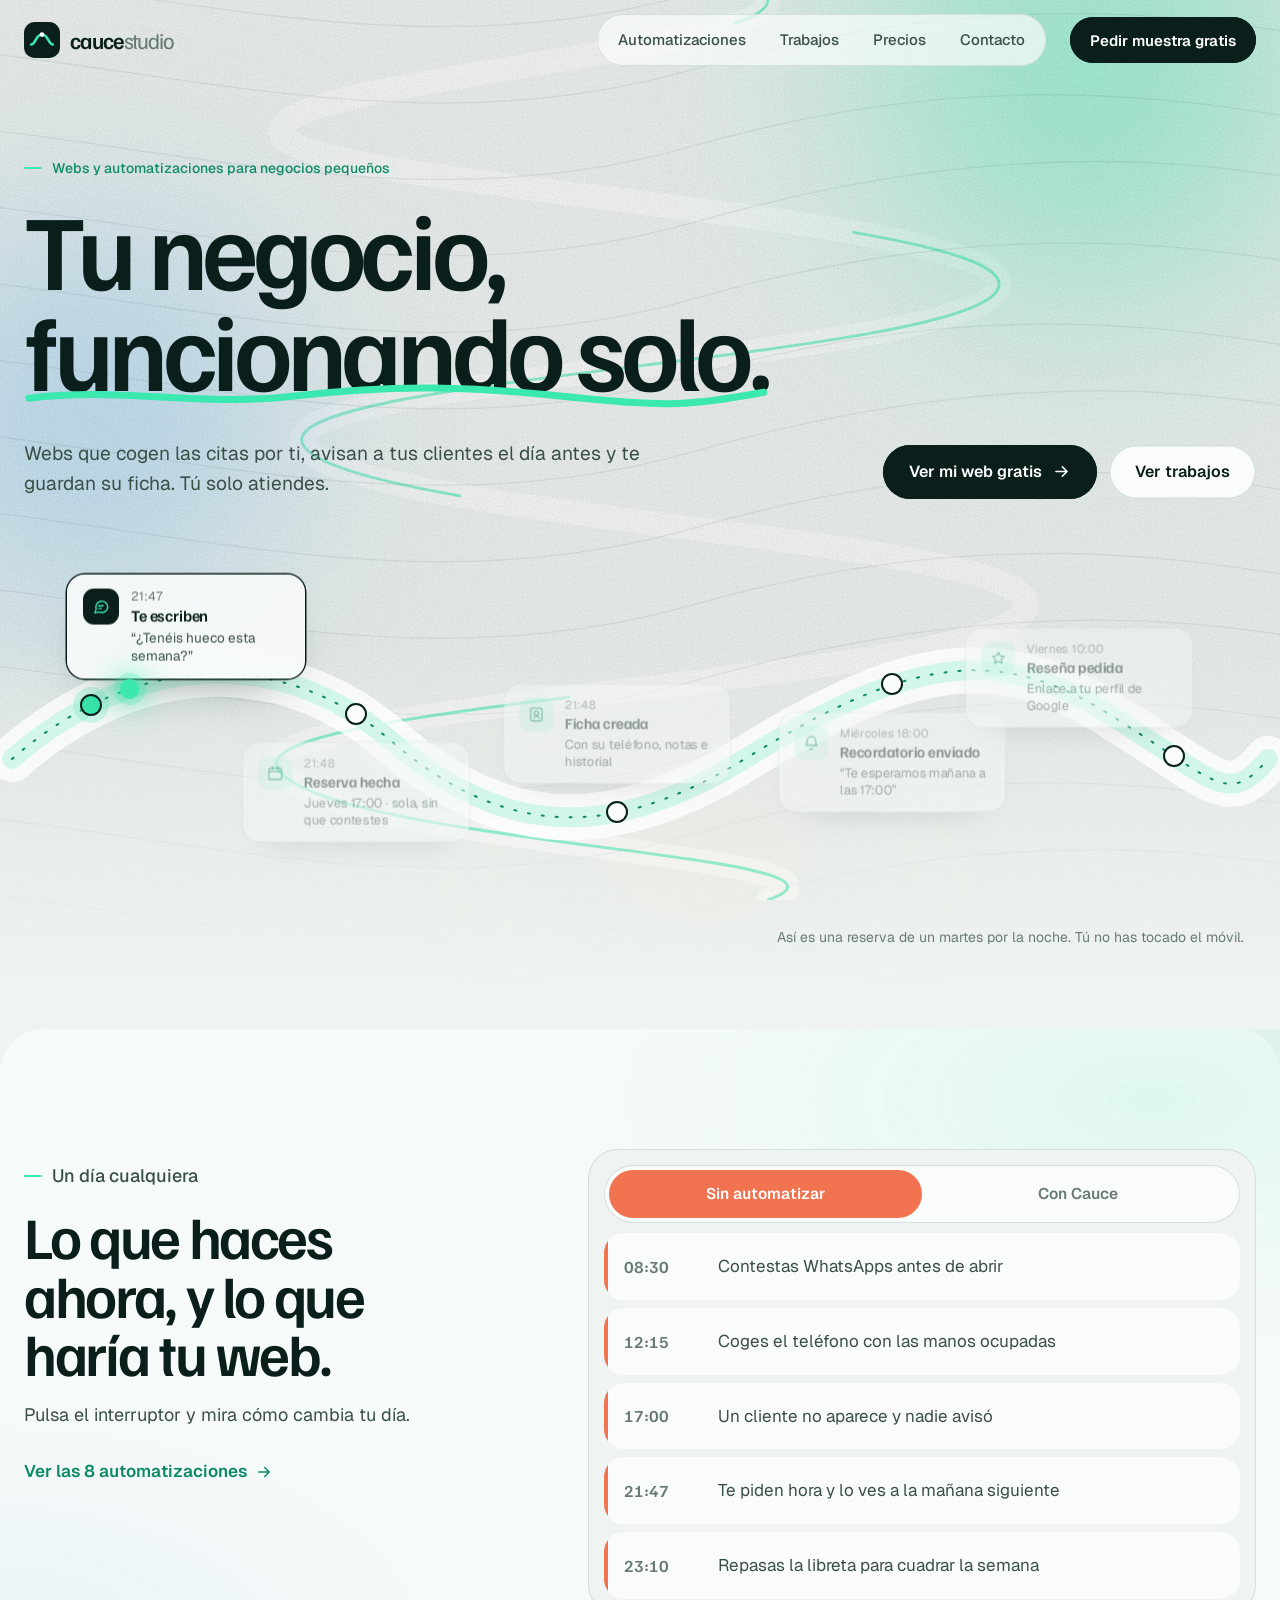
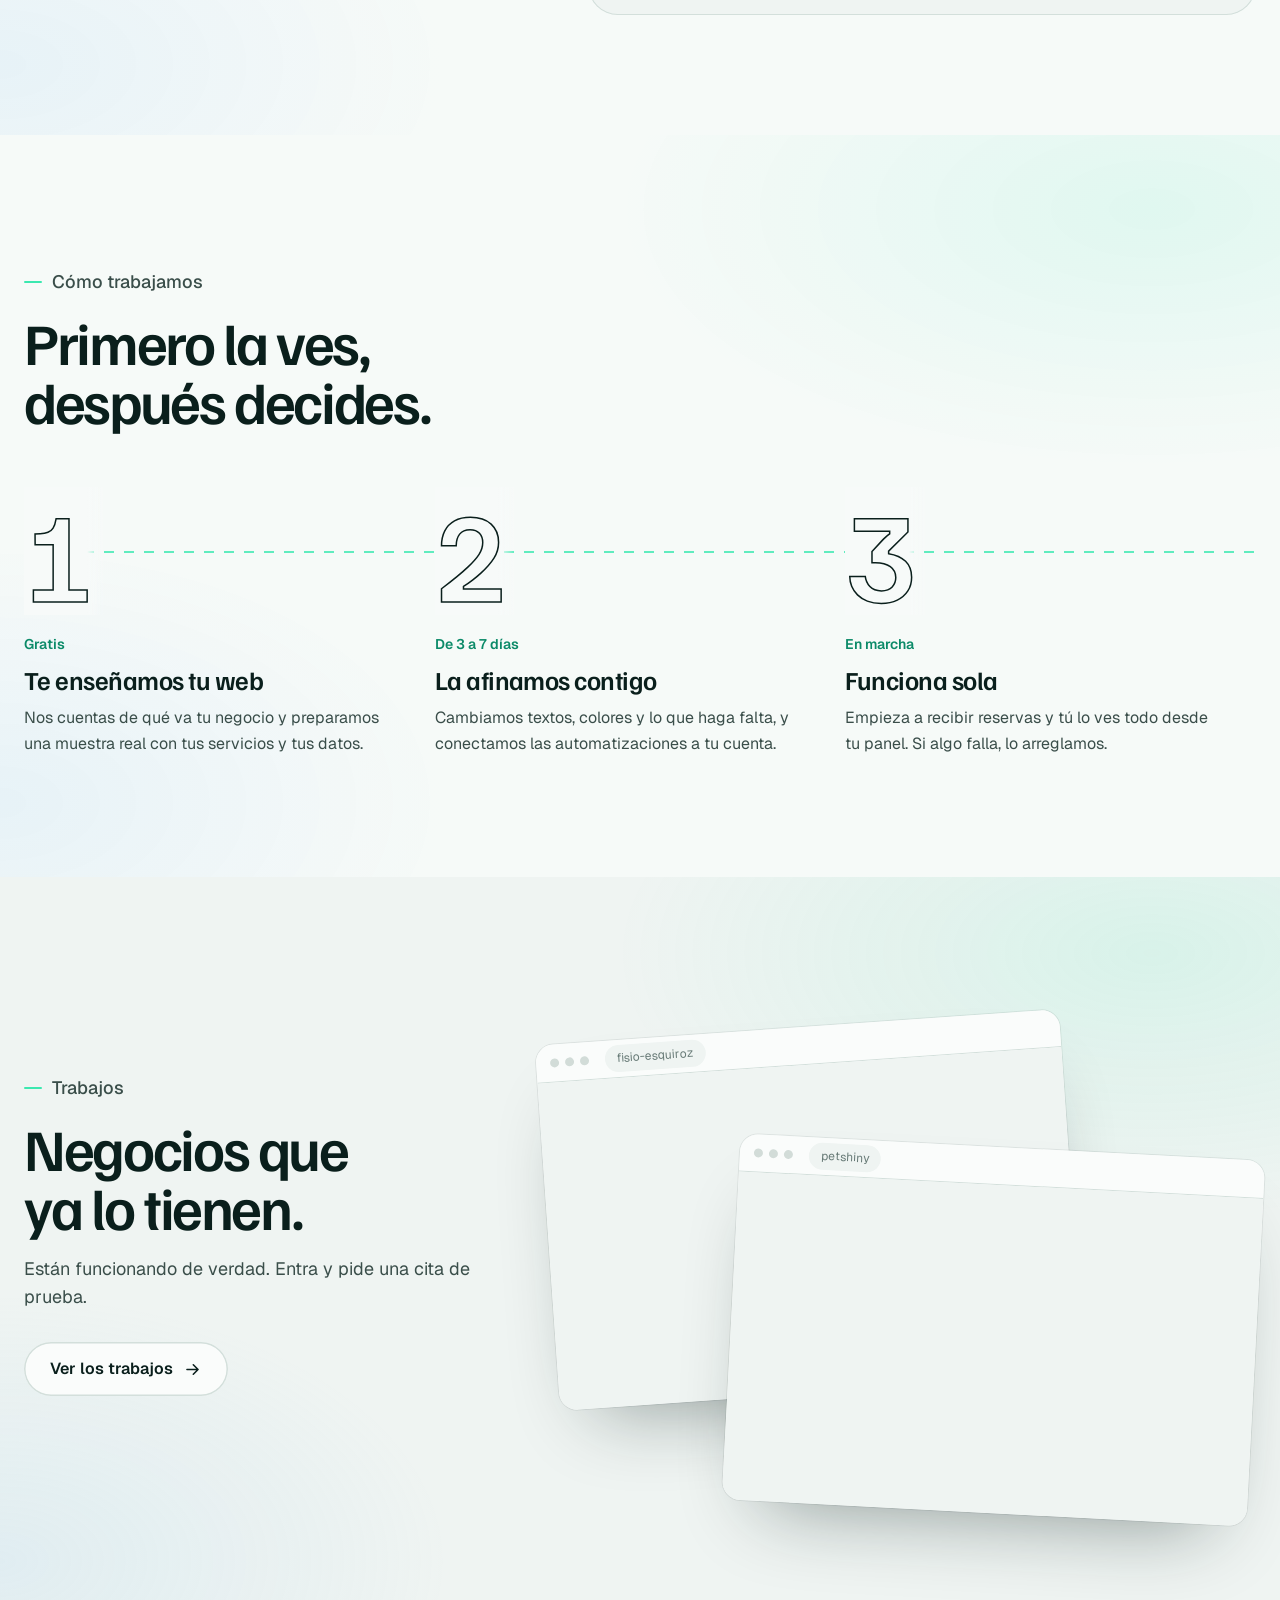
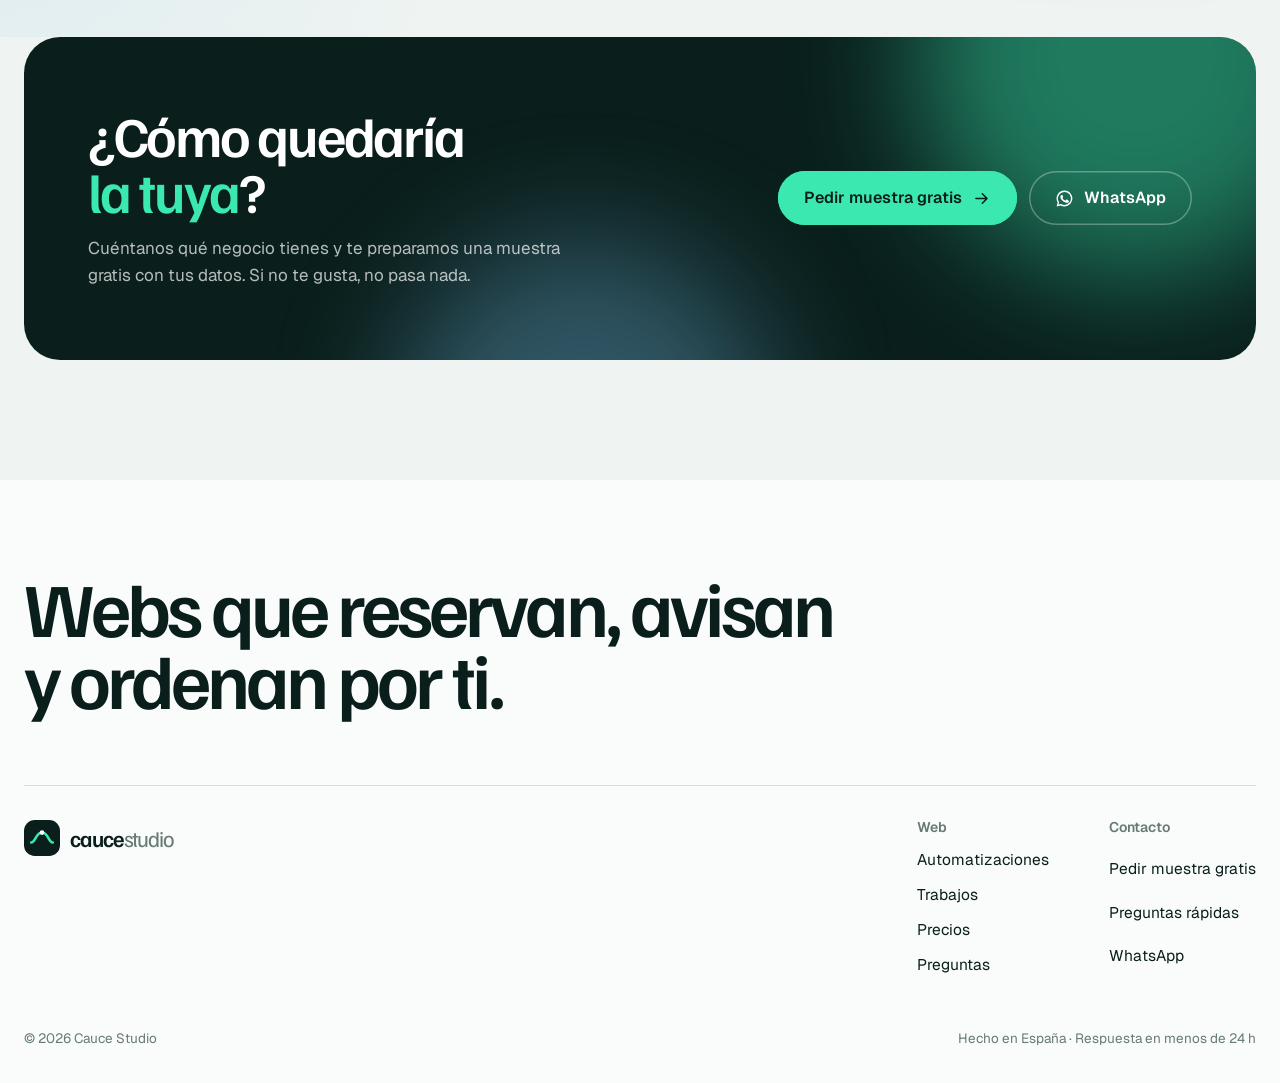
==== commit 2a664e9c: "Separa Pedir muestra y Contacto, río que recorre cada página y bloque de lo que no pagas Co-Authored" ====
--- a/index.html
+++ b/index.html
@@ -3,16 +3,16 @@
 <meta property="og:type" content="website"><meta property="og:locale" content="es_ES"><meta property="og:site_name" content="Cauce Studio"><meta property="og:title" content="Cauce Studio · Webs con reservas y automatizaciones para tu negocio"><meta property="og:description" content="Webs que cogen las citas por ti, avisan a tus clientes el día antes y guardan sus fichas. Pago único, sin cuotas. Te enseñamos una muestra gratis."><meta name="theme-color" content="#EFF4F2">
 <script type="application/ld+json">{"@context": "https://schema.org", "@type": "ProfessionalService", "name": "Cauce Studio", "description": "Webs con reservas online y automatizaciones para negocios pequeños: recordatorios de cita, fichas de clientes y respuestas automáticas.", "url": "https://miiguelcamus.github.io/cauce-web/", "areaServed": "ES", "priceRange": "250€ - 700€", "serviceType": ["Diseño web", "Automatización de reservas", "Recordatorios automáticos"]}</script>
 <link rel="preconnect" href="https://fonts.googleapis.com"><link rel="preconnect" href="https://fonts.gstatic.com" crossorigin>
-<link href="https://fonts.googleapis.com/css2?family=Familjen+Grotesk:wght@400..700&family=Geist:wght@300..700&display=swap" rel="stylesheet"><link rel="stylesheet" href="styles.css?v=30">
+<link href="https://fonts.googleapis.com/css2?family=Familjen+Grotesk:wght@400..700&family=Geist:wght@300..700&display=swap" rel="stylesheet"><link rel="stylesheet" href="styles.css?v=40">
 <link rel="icon" href="data:image/svg+xml,%3Csvg xmlns='http://www.w3.org/2000/svg' viewBox='0 0 40 40'%3E%3Crect width='40' height='40' rx='12' fill='%230A1F1C'/%3E%3Cpath d='M8 25c5 0 5-11 12-11s7 11 12 11' fill='none' stroke='%233BE8B0' stroke-width='3' stroke-linecap='round'/%3E%3C/svg%3E">
 </head><body class="p-index">
 <header class="top"><div class="wrap tin">
-<a class="logo" href="index.html?v=30" aria-label="Cauce Studio, inicio"><svg class="lm" viewBox="0 0 40 40" aria-hidden="true"><rect width="40" height="40" rx="12" fill="#0A1F1C"/><path d="M8 25c5 0 5-11 12-11s7 11 12 11" fill="none" stroke="#3BE8B0" stroke-width="2.8" stroke-linecap="round"/><circle cx="20" cy="14" r="2.6" fill="#fff"/></svg><b>cauce<span>studio</span></b></a>
-<nav class="nav" aria-label="Principal"><a href="automatizaciones.html?v=30">Automatizaciones</a><a href="trabajos.html?v=30">Trabajos</a><a href="precios.html?v=30">Precios</a><a href="contacto.html?v=30">Contacto</a></nav>
-<a class="btn pri hcta" href="contacto.html?v=30">Pedir muestra gratis</a>
+<a class="logo" href="index.html?v=40" aria-label="Cauce Studio, inicio"><svg class="lm" viewBox="0 0 40 40" aria-hidden="true"><rect width="40" height="40" rx="12" fill="#0A1F1C"/><path d="M8 25c5 0 5-11 12-11s7 11 12 11" fill="none" stroke="#3BE8B0" stroke-width="2.8" stroke-linecap="round"/><circle cx="20" cy="14" r="2.6" fill="#fff"/></svg><b>cauce<span>studio</span></b></a>
+<nav class="nav" aria-label="Principal"><a href="automatizaciones.html?v=40">Automatizaciones</a><a href="trabajos.html?v=40">Trabajos</a><a href="precios.html?v=40">Precios</a><a href="contacto.html?v=40">Contacto</a></nav>
+<a class="btn pri hcta" href="muestra.html?v=40">Pedir muestra gratis</a>
 <button class="burger" aria-label="Abrir menú" aria-expanded="false" aria-controls="mm"><i></i><i></i></button>
 </div></header>
-<div class="mm" id="mm" aria-hidden="true"><a class="ml" href="index.html?v=30">Inicio</a><a class="ml" href="automatizaciones.html?v=30">Automatizaciones</a><a class="ml" href="trabajos.html?v=30">Trabajos</a><a class="ml" href="precios.html?v=30">Precios</a><a class="ml" href="contacto.html?v=30">Contacto</a><a class="btn pri" href="contacto.html?v=30">Pedir muestra gratis</a></div>
+<div class="mm" id="mm" aria-hidden="true"><a class="ml" href="index.html?v=40">Inicio</a><a class="ml" href="automatizaciones.html?v=40">Automatizaciones</a><a class="ml" href="trabajos.html?v=40">Trabajos</a><a class="ml" href="precios.html?v=40">Precios</a><a class="ml" href="contacto.html?v=40">Contacto</a><a class="btn pri" href="muestra.html?v=40">Pedir muestra gratis</a></div>
 <main>
 <section class="hero"><div class="fondo" aria-hidden="true"><i class="l1"></i><i class="l2"></i><i class="l3"></i><svg class="curvas" viewBox="0 0 1440 900" preserveAspectRatio="xMidYMid slice" aria-hidden="true"><path d="M-40 60 C 240 10, 480 150, 760 70 S 1240 20, 1480 110"/><path d="M-40 118 C 240 68, 480 208, 760 128 S 1240 92, 1480 168"/><path d="M-40 176 C 240 126, 480 266, 760 186 S 1240 164, 1480 226"/><path d="M-40 234 C 240 184, 480 324, 760 244 S 1240 194, 1480 284"/><path d="M-40 292 C 240 242, 480 382, 760 302 S 1240 266, 1480 342"/><path d="M-40 350 C 240 300, 480 440, 760 360 S 1240 338, 1480 400"/><path d="M-40 408 C 240 358, 480 498, 760 418 S 1240 368, 1480 458"/><path d="M-40 466 C 240 416, 480 556, 760 476 S 1240 440, 1480 516"/><path d="M-40 524 C 240 474, 480 614, 760 534 S 1240 512, 1480 574"/><path d="M-40 582 C 240 532, 480 672, 760 592 S 1240 542, 1480 632"/><path d="M-40 640 C 240 590, 480 730, 760 650 S 1240 614, 1480 690"/><path d="M-40 698 C 240 648, 480 788, 760 708 S 1240 686, 1480 748"/><path d="M-40 756 C 240 706, 480 846, 760 766 S 1240 716, 1480 806"/><path d="M-40 814 C 240 764, 480 904, 760 824 S 1240 788, 1480 864"/><path d="M-40 872 C 240 822, 480 962, 760 882 S 1240 860, 1480 922"/></svg><b class="grano"></b></div>
 <div class="wrap">
@@ -20,7 +20,7 @@
  <h1 class="rv">Tu negocio,<br><span class="ola">funcionando solo.<svg viewBox="0 0 300 20" preserveAspectRatio="none" aria-hidden="true"><path d="M2 12 C 40 2, 70 20, 110 10 S 180 2, 220 11 S 270 18, 298 7"/></svg></span></h1>
  <div class="hrow">
   <p class="lead rv">Webs que cogen las citas por ti, avisan a tus clientes el día antes y te guardan su ficha. Tú solo atiendes.</p>
-  <div class="hb rv"><a class="btn pri" href="contacto.html?v=30">Ver mi web gratis <svg class="ar" viewBox="0 0 24 24" aria-hidden="true"><path fill="none" stroke="currentColor" stroke-width="2" stroke-linecap="round" stroke-linejoin="round" d="M5 12h14M13 6l6 6-6 6"/></svg></a><a class="btn gh" href="trabajos.html?v=30">Ver trabajos</a></div>
+  <div class="hb rv"><a class="btn pri" href="muestra.html?v=40">Ver mi web gratis <svg class="ar" viewBox="0 0 24 24" aria-hidden="true"><path fill="none" stroke="currentColor" stroke-width="2" stroke-linecap="round" stroke-linejoin="round" d="M5 12h14M13 6l6 6-6 6"/></svg></a><a class="btn gh" href="trabajos.html?v=40">Ver trabajos</a></div>
  </div>
 </div>
 <div class="wrap wide"><div class="cauce rv" data-cauce><svg class="rio" viewBox="0 0 1200 300" preserveAspectRatio="none" aria-hidden="true"><path class="lecho" d="M0 170 C 120 60, 260 60, 360 150 S 560 260, 700 170 S 930 50, 1040 120 S 1160 220, 1200 170"/><path class="agua" d="M0 170 C 120 60, 260 60, 360 150 S 560 260, 700 170 S 930 50, 1040 120 S 1160 220, 1200 170"/><path class="hilo" data-path d="M0 170 C 120 60, 260 60, 360 150 S 560 260, 700 170 S 930 50, 1040 120 S 1160 220, 1200 170"/></svg><span class="gota" data-gota aria-hidden="true"></span><ol class="evs"><li data-p=".07" class="ar"><span class="nodo"></span><div class="tj"><span class="ic"><svg viewBox="0 0 24 24" aria-hidden="true"><g fill="none" stroke="currentColor" stroke-width="1.8" stroke-linecap="round" stroke-linejoin="round"><path d="M21 12a8 8 0 0 1-11.6 7.1L4 20.5l1.5-5A8 8 0 1 1 21 12z"/><path d="M9 11h6M9 14.5h3.5"/></g></svg></span><div><small>21:47</small><b>Te escriben</b><span>“¿Tenéis hueco esta semana?”</span></div></div></li><li data-p=".27" class="ab"><span class="nodo"></span><div class="tj"><span class="ic"><svg viewBox="0 0 24 24" aria-hidden="true"><g fill="none" stroke="currentColor" stroke-width="1.8" stroke-linecap="round"><rect x="3" y="5" width="18" height="16" rx="3"/><path d="M3 10h18M8 3v4M16 3v4"/></g></svg></span><div><small>21:48</small><b>Reserva hecha</b><span>Jueves 17:00 · sola, sin que contestes</span></div></div></li><li data-p=".48" class="ar"><span class="nodo"></span><div class="tj"><span class="ic"><svg viewBox="0 0 24 24" aria-hidden="true"><g fill="none" stroke="currentColor" stroke-width="1.8" stroke-linecap="round"><rect x="4" y="3" width="16" height="18" rx="3"/><circle cx="12" cy="10" r="3"/><path d="M8 17c1-2 2.4-3 4-3s3 1 4 3"/></g></svg></span><div><small>21:48</small><b>Ficha creada</b><span>Con su teléfono, notas e historial</span></div></div></li><li data-p=".70" class="ab"><span class="nodo"></span><div class="tj"><span class="ic"><svg viewBox="0 0 24 24" aria-hidden="true"><g fill="none" stroke="currentColor" stroke-width="1.8" stroke-linecap="round" stroke-linejoin="round"><path d="M18 9a6 6 0 1 0-12 0c0 5-2 6-2 6h16s-2-1-2-6"/><path d="M13.7 20a2 2 0 0 1-3.4 0"/></g></svg></span><div><small>Miércoles 18:00</small><b>Recordatorio enviado</b><span>“Te esperamos mañana a las 17:00”</span></div></div></li><li data-p=".92" class="ar"><span class="nodo"></span><div class="tj"><span class="ic"><svg viewBox="0 0 24 24" aria-hidden="true"><path fill="none" stroke="currentColor" stroke-width="1.8" stroke-linejoin="round" d="m12 3 2.5 5.2 5.7.7-4.2 4 1.1 5.6L12 15.8 6.9 18.5 8 12.9 3.8 8.9l5.7-.7z"/></svg></span><div><small>Viernes 10:00</small><b>Reseña pedida</b><span>Enlace a tu perfil de Google</span></div></div></li></ol><p class="cauce-pie">Así es una reserva de un martes por la noche. Tú no has tocado el móvil.</p></div></div>
@@ -28,7 +28,7 @@
 
 <section class="sec dia"><div class="wrap dg">
  <div class="sh rv"><p class="kick">Un día cualquiera</p><h2>Lo que haces ahora, y lo que haría tu web.</h2><p>Pulsa el interruptor y mira cómo cambia tu día.</p>
- <a class="mas" href="automatizaciones.html?v=30">Ver las 8 automatizaciones <svg class="ar" viewBox="0 0 24 24" aria-hidden="true"><path fill="none" stroke="currentColor" stroke-width="2" stroke-linecap="round" stroke-linejoin="round" d="M5 12h14M13 6l6 6-6 6"/></svg></a></div>
+ <a class="mas" href="automatizaciones.html?v=40">Ver las 8 automatizaciones <svg class="ar" viewBox="0 0 24 24" aria-hidden="true"><path fill="none" stroke="currentColor" stroke-width="2" stroke-linecap="round" stroke-linejoin="round" d="M5 12h14M13 6l6 6-6 6"/></svg></a></div>
  <div class="ad rv" data-ad>
  <div class="ad-sw" role="tablist" aria-label="Comparar"><button role="tab" aria-selected="true" data-v="sin">Sin automatizar</button><button role="tab" aria-selected="false" data-v="con">Con Cauce</button><i></i></div>
  <ol class="ad-l"><li style="--i:0"><time>08:30</time><span class="s">Contestas WhatsApps antes de abrir</span><span class="c">Las citas de hoy te esperan en un correo</span></li><li style="--i:1"><time>12:15</time><span class="s">Coges el teléfono con las manos ocupadas</span><span class="c">La web da las horas libres y coge la cita</span></li><li style="--i:2"><time>17:00</time><span class="s">Un cliente no aparece y nadie avisó</span><span class="c">Ayer le llegó el recordatorio y confirmó</span></li><li style="--i:3"><time>21:47</time><span class="s">Te piden hora y lo ves a la mañana siguiente</span><span class="c">Reserva hecha y ficha creada al momento</span></li><li style="--i:4"><time>23:10</time><span class="s">Repasas la libreta para cuadrar la semana</span><span class="c">Tu semana está en el calendario, sin solapes</span></li></ol>
@@ -46,7 +46,7 @@
 
 <section class="sec vit"><div class="wrap vg">
  <div class="sh rv"><p class="kick">Trabajos</p><h2>Negocios que ya lo tienen.</h2><p>Están funcionando de verdad. Entra y pide una cita de prueba.</p>
-  <a class="btn gh" href="trabajos.html?v=30">Ver los trabajos <svg class="ar" viewBox="0 0 24 24" aria-hidden="true"><path fill="none" stroke="currentColor" stroke-width="2" stroke-linecap="round" stroke-linejoin="round" d="M5 12h14M13 6l6 6-6 6"/></svg></a></div>
+  <a class="btn gh" href="trabajos.html?v=40">Ver los trabajos <svg class="ar" viewBox="0 0 24 24" aria-hidden="true"><path fill="none" stroke="currentColor" stroke-width="2" stroke-linecap="round" stroke-linejoin="round" d="M5 12h14M13 6l6 6-6 6"/></svg></a></div>
  <div class="pila rv" aria-hidden="true">
   <div class="nav-f f1"><div class="bb"><i></i><i></i><i></i><span>fisio-esquiroz</span></div><div class="fr"><iframe src="https://miiguelcamus.github.io/fisio-esquiroz/" loading="lazy" tabindex="-1" scrolling="no" title="Diego Esquiroz"></iframe></div></div>
   <div class="nav-f f2"><div class="bb"><i></i><i></i><i></i><span>petshiny</span></div><div class="fr"><iframe src="https://miiguelcamus.github.io/petshiny-web/" loading="lazy" tabindex="-1" scrolling="no" title="Mascota Brillante"></iframe></div></div>
@@ -55,18 +55,18 @@
 <section class="banda"><div class="wrap"><div class="bi rv">
  <div class="bi-fx" aria-hidden="true"><i></i><i></i></div>
  <div class="bi-t"><h2>¿Cómo quedaría <em>la tuya</em>?</h2><p>Cuéntanos qué negocio tienes y te preparamos una muestra gratis con tus datos. Si no te gusta, no pasa nada.</p></div>
- <div class="hb"><a class="btn acc" href="contacto.html?v=30">Pedir muestra gratis <svg class="ar" viewBox="0 0 24 24" aria-hidden="true"><path fill="none" stroke="currentColor" stroke-width="2" stroke-linecap="round" stroke-linejoin="round" d="M5 12h14M13 6l6 6-6 6"/></svg></a><a class="btn osc sw wa" href="https://wa.me/34620078486" target="_blank" rel="noopener"><svg viewBox="0 0 24 24" aria-hidden="true"><path fill="currentColor" d="M12 2a10 10 0 0 0-8.6 15.1L2 22l5-1.3A10 10 0 1 0 12 2zm0 18.2c-1.5 0-3-.4-4.3-1.2l-.3-.2-3 .8.8-2.9-.2-.3A8.2 8.2 0 1 1 12 20.2zm4.5-6.1c-.2-.1-1.5-.7-1.7-.8-.2-.1-.4-.1-.6.1l-.8 1c-.1.2-.3.2-.5.1a6.7 6.7 0 0 1-3.3-2.9c-.3-.4.2-.4.7-1.4.1-.2 0-.3 0-.4l-.8-1.8c-.2-.5-.4-.4-.6-.4h-.5a1 1 0 0 0-.7.3c-.2.3-.9.9-.9 2.2s1 2.6 1.1 2.7c.1.2 1.9 2.9 4.6 4 1.7.7 2.4.8 3.2.7.5-.1 1.5-.6 1.8-1.2.2-.6.2-1.1.1-1.2l-.5-.3z"/></svg> WhatsApp</a></div>
-</div></div></section></main>
+ <div class="hb"><a class="btn acc" href="muestra.html?v=40">Pedir muestra gratis <svg class="ar" viewBox="0 0 24 24" aria-hidden="true"><path fill="none" stroke="currentColor" stroke-width="2" stroke-linecap="round" stroke-linejoin="round" d="M5 12h14M13 6l6 6-6 6"/></svg></a><a class="btn osc sw wa" href="https://wa.me/34620078486" target="_blank" rel="noopener"><svg viewBox="0 0 24 24" aria-hidden="true"><path fill="currentColor" d="M12 2a10 10 0 0 0-8.6 15.1L2 22l5-1.3A10 10 0 1 0 12 2zm0 18.2c-1.5 0-3-.4-4.3-1.2l-.3-.2-3 .8.8-2.9-.2-.3A8.2 8.2 0 1 1 12 20.2zm4.5-6.1c-.2-.1-1.5-.7-1.7-.8-.2-.1-.4-.1-.6.1l-.8 1c-.1.2-.3.2-.5.1a6.7 6.7 0 0 1-3.3-2.9c-.3-.4.2-.4.7-1.4.1-.2 0-.3 0-.4l-.8-1.8c-.2-.5-.4-.4-.6-.4h-.5a1 1 0 0 0-.7.3c-.2.3-.9.9-.9 2.2s1 2.6 1.1 2.7c.1.2 1.9 2.9 4.6 4 1.7.7 2.4.8 3.2.7.5-.1 1.5-.6 1.8-1.2.2-.6.2-1.1.1-1.2l-.5-.3z"/></svg> WhatsApp</a></div>
+</div></div></section></main><div class="rio-pag" aria-hidden="true"><svg viewBox="0 0 100 1000" preserveAspectRatio="none"><path class="rp-l" d="M60 0 C 60 60, 20 90, 22 150 S 80 240, 78 320 S 18 420, 24 500 S 84 600, 80 680 S 16 780, 22 860 S 70 950, 60 1000"/><path class="rp-a" data-rp d="M60 0 C 60 60, 20 90, 22 150 S 80 240, 78 320 S 18 420, 24 500 S 84 600, 80 680 S 16 780, 22 860 S 70 950, 60 1000"/></svg></div>
 <footer class="ft"><div class="wrap">
  <p class="ft-big">Webs que reservan, avisan<br>y ordenan por ti.</p>
  <div class="fg">
-  <div><a class="logo" href="index.html?v=30"><svg class="lm" viewBox="0 0 40 40" aria-hidden="true"><rect width="40" height="40" rx="12" fill="#0A1F1C"/><path d="M8 25c5 0 5-11 12-11s7 11 12 11" fill="none" stroke="#3BE8B0" stroke-width="2.8" stroke-linecap="round"/><circle cx="20" cy="14" r="2.6" fill="#fff"/></svg><b>cauce<span>studio</span></b></a></div>
+  <div><a class="logo" href="index.html?v=40"><svg class="lm" viewBox="0 0 40 40" aria-hidden="true"><rect width="40" height="40" rx="12" fill="#0A1F1C"/><path d="M8 25c5 0 5-11 12-11s7 11 12 11" fill="none" stroke="#3BE8B0" stroke-width="2.8" stroke-linecap="round"/><circle cx="20" cy="14" r="2.6" fill="#fff"/></svg><b>cauce<span>studio</span></b></a></div>
   <div class="fl">
-   <div><h4>Web</h4><a href="automatizaciones.html?v=30">Automatizaciones</a><a href="trabajos.html?v=30">Trabajos</a><a href="precios.html?v=30">Precios</a><a href="precios.html#dudas?v=30">Preguntas</a></div>
-   <div><h4>Contacto</h4><a href="contacto.html?v=30">Cuéntanos tu caso</a><a href="https://wa.me/34620078486" target="_blank" rel="noopener">WhatsApp</a></div>
+   <div><h4>Web</h4><a href="automatizaciones.html?v=40">Automatizaciones</a><a href="trabajos.html?v=40">Trabajos</a><a href="precios.html?v=40">Precios</a><a href="precios.html#dudas?v=40">Preguntas</a></div>
+   <div><h4>Contacto</h4><a href="muestra.html?v=40">Pedir muestra gratis</a><a href="contacto.html?v=40">Preguntas rápidas</a><a href="https://wa.me/34620078486" target="_blank" rel="noopener">WhatsApp</a></div>
   </div>
  </div>
  <div class="fb"><span>© 2026 Cauce Studio</span><span>Hecho en España · Respuesta en menos de 24 h</span></div>
 </div></footer>
 <script>window.CAUCE_API="https://script.google.com/macros/s/AKfycbzjzSvgjvfyPoB7tWCOrvW7ijS-9wO3OuAQjPa8jAJ3z-Is_o9Rd_vE1tNvg3ZC2H8V/exec";</script>
-<script src="app.js?v=30"></script></body></html>+<script src="app.js?v=40"></script></body></html>
--- a/styles.css
+++ b/styles.css
@@ -121,7 +121,7 @@
 .mas:hover svg{transform:translateX(4px)}
 
 /* un día: antes / después */
-.dia{background:var(--blanco);border-radius:44px 44px 0 0;margin-top:40px}
+.dia{background:rgba(250,252,251,.7);border-radius:44px 44px 0 0;margin-top:40px}
 .dg{display:grid;grid-template-columns:.85fr 1.15fr;gap:70px;align-items:start}
 .dg .sh{position:sticky;top:120px;margin:0}
 .ad{border-radius:30px;background:var(--papel);padding:16px;box-shadow:inset 0 0 0 1px var(--linea)}
@@ -142,11 +142,11 @@
 .ad.con .ad-l .c{opacity:1;transform:none;filter:none}
 
 /* pasos */
-.pasos-s{background:var(--blanco)}
+.pasos-s{background:rgba(250,252,251,.7)}
 .pasos{list-style:none;display:grid;grid-template-columns:repeat(3,1fr);gap:0;position:relative}
 .pasos::before{content:"";position:absolute;left:0;right:0;top:64px;height:2px;background:repeating-linear-gradient(90deg,var(--menta) 0 10px,transparent 10px 20px);opacity:.8}
 .pasos li{padding-right:40px;position:relative}
-.pn{display:block;font:600 128px/1 var(--h);letter-spacing:-.06em;color:var(--blanco);-webkit-text-stroke:1.5px var(--tinta);margin-bottom:18px;position:relative;width:max-content;padding-right:14px;background:var(--blanco)}
+.pn{display:block;font:600 128px/1 var(--h);letter-spacing:-.06em;color:transparent;-webkit-text-stroke:1.5px var(--tinta);margin-bottom:18px;position:relative;width:max-content;padding-right:14px;background:linear-gradient(90deg,#F7FAF9 80%,transparent)}
 .pasos b{display:block;font-size:14px;font-weight:600;color:var(--menta-d);margin-bottom:10px}
 .pasos h3{font-size:26px;margin-bottom:10px}
 .pasos p{color:var(--tinta2);font-size:16px}
@@ -391,3 +391,99 @@
 .sem-g i.ll,.nt,.vis-bar i{opacity:1;transform:none}
 }
 .ph .fondo,.hero .fondo{-webkit-mask-image:linear-gradient(#000 65%,transparent);mask-image:linear-gradient(#000 65%,transparent)}
+
+/* río que recorre toda la página */
+main{position:relative;z-index:1}
+.rio-pag{position:fixed;inset:0;z-index:0;pointer-events:none}
+.rio-pag svg{width:100%;height:100%}
+.rio-pag path{fill:none;vector-effect:non-scaling-stroke;stroke-linecap:round}
+.rp-l{stroke:rgba(255,255,255,.55);stroke-width:24}
+.rp-a{stroke:var(--menta);stroke-opacity:.55;stroke-width:3}
+.ft{position:relative;z-index:1}
+.sec{isolation:isolate}
+.sec::before{content:"";position:absolute;inset:0;z-index:-1;pointer-events:none;background:radial-gradient(60% 50% at 90% 10%,rgba(59,232,176,.12),transparent 70%),radial-gradient(50% 50% at 0% 90%,rgba(150,205,240,.16),transparent 70%)}
+
+/* precios: lo que no pagas */
+.nopagas{padding:40px 0 100px;text-align:center}
+.nopagas .kick{justify-content:center}
+.np{list-style:none;display:flex;flex-wrap:wrap;justify-content:center;gap:4px 40px}
+.np li{font:600 clamp(32px,4.6vw,64px)/1.15 var(--h);letter-spacing:-.04em;color:var(--tinta)}
+.np s{text-decoration:none;position:relative}
+.np s::after{content:"";position:absolute;left:-4%;right:-4%;top:52%;height:.09em;border-radius:9px;background:var(--coral);transform:scaleX(0);transform-origin:left;transition:transform .7s var(--ease) .35s}
+.np li.in s::after{transform:none}
+
+/* pedir muestra */
+.fpaso{display:flex;align-items:center;gap:10px;font:600 17px/1.2 var(--h);letter-spacing:-.01em;margin-top:8px}
+.fpaso:first-child{margin-top:0}
+.fpaso span{display:grid;place-items:center;width:28px;height:28px;border-radius:50%;background:var(--tinta);color:var(--menta);font-size:13px}
+.sect{display:flex;flex-wrap:wrap;gap:8px}
+.sect button{height:40px;padding:0 16px;border-radius:999px;border:0;box-shadow:inset 0 0 0 1.5px var(--linea);background:var(--blanco);font:500 14.5px/1 var(--b);color:var(--tinta2);cursor:pointer;transition:.25s}
+.sect button:hover{box-shadow:inset 0 0 0 1.5px var(--tinta)}
+.sect button[aria-checked=true]{background:var(--tinta);color:#fff;box-shadow:none}
+.ff label.vh{font-size:0;gap:0}
+[data-pv]{--pa:#0A1F1C;--ps:#D3F6EA}
+.pv-b{background:linear-gradient(180deg,var(--ps),var(--blanco) 75%);transition:background .5s}
+.pv-n em,.pv-h em{background:var(--pa);transition:background .5s}
+.pv-h small{color:var(--pa)}
+.pv-c div{padding:12px;border-radius:12px;background:var(--blanco);box-shadow:inset 0 0 0 1px var(--linea);display:grid;gap:6px}
+.pv-c div i{height:34px;border-radius:8px;background:var(--ps);transition:background .5s}
+.pv-c b{font:600 13px/1.2 var(--h)}
+.pv-c span{font-size:11px;color:var(--pa);font-weight:600}
+.pv-c{display:grid}
+.pv-c>i{display:none}
+.pv-not{position:absolute;right:-14px;bottom:-26px;display:grid;gap:2px;padding:12px 16px;border-radius:16px;background:var(--tinta);color:#fff;font-size:13px;box-shadow:0 20px 40px -20px rgba(10,31,28,.6);transform:rotate(-2deg);animation:flota 5s ease-in-out infinite}
+.pv-not b{color:var(--menta);font-size:12px}
+@keyframes flota{50%{transform:rotate(-2deg) translateY(-8px)}}
+.prev{position:sticky}
+
+/* contacto */
+.ph-k{padding-bottom:120px}
+.kg{display:grid;grid-template-columns:1fr 1fr;gap:70px;align-items:start}
+.ph-k h1{font-size:clamp(46px,6vw,88px);max-width:11ch}
+.canales{display:grid;gap:12px;margin-top:40px}
+.cn{display:flex;align-items:center;gap:16px;padding:18px 22px;border-radius:22px;background:rgba(250,252,251,.85);box-shadow:inset 0 0 0 1px var(--linea);transition:background .3s,color .3s,box-shadow .3s,transform .3s var(--ease)}
+.cn-i{flex:none;display:grid;place-items:center;width:50px;height:50px;border-radius:15px;background:var(--menta-s);color:var(--menta-d);transition:background .3s,color .3s}
+.cn-i svg{width:24px;height:24px}
+.cn small{display:block;font-size:13.5px;color:var(--mut);transition:color .3s}
+.cn b{display:block;font:600 21px/1.2 var(--h);letter-spacing:-.02em}
+.cn>.ar{width:20px;height:20px;margin-left:auto;transition:transform .3s var(--ease)}
+.cn:hover{box-shadow:inset 0 0 0 1.5px var(--tinta);transform:translateY(-2px)}
+.cn:hover .ar{transform:translateX(4px)}
+.cn.wa:hover{background:#25D366;color:#fff;box-shadow:none}
+.cn.wa:hover .cn-i{background:rgba(255,255,255,.2);color:#fff}
+.cn.wa:hover small{color:rgba(255,255,255,.8)}
+.datos-k{list-style:none;display:grid;grid-template-columns:repeat(3,1fr);gap:0;margin-top:34px;border-top:1px solid var(--linea)}
+.datos-k li{padding:18px 16px 0 0}
+.datos-k li+li{padding-left:16px;border-left:1px solid var(--linea)}
+.datos-k b{display:block;font:600 22px/1.1 var(--h);letter-spacing:-.03em}
+.datos-k span{font-size:14px;color:var(--mut)}
+.chat{border-radius:30px;overflow:hidden;background:#E6EEEA;box-shadow:0 0 0 1px rgba(10,31,28,.08),0 50px 90px -50px rgba(10,31,28,.5);display:flex;flex-direction:column;min-height:620px}
+.ch-top{display:flex;align-items:center;gap:12px;padding:16px 20px;background:var(--tinta);color:#fff}
+.ch-av .lm{width:40px;height:40px}
+.ch-top b{display:block;font:600 17px/1.2 var(--h)}
+.ch-top small{display:flex;align-items:center;gap:6px;font-size:12.5px;color:rgba(255,255,255,.65)}
+.ch-top small i{width:7px;height:7px;border-radius:50%;background:var(--menta)}
+.ch-body{flex:1;display:flex;flex-direction:column;gap:10px;padding:22px 20px;background-image:radial-gradient(rgba(10,31,28,.06) 1px,transparent 1.2px);background-size:16px 16px;overflow-y:auto;max-height:420px}
+.bu{max-width:82%;padding:11px 15px;border-radius:18px;font-size:15px;line-height:1.45;animation:bu .4s var(--ease) both}
+.bu.yo{align-self:flex-start;background:var(--blanco);border-top-left-radius:5px;box-shadow:0 1px 0 rgba(10,31,28,.06)}
+.bu.tu{align-self:flex-end;background:var(--tinta);color:#fff;border-top-right-radius:5px}
+.bu a{display:inline-block;margin-top:8px;font-weight:600;color:var(--menta-d);text-decoration:underline;text-underline-offset:3px}
+.bu.esc{display:flex;gap:4px;padding:14px 16px}
+.bu.esc i{width:7px;height:7px;border-radius:50%;background:var(--mut);animation:esc 1s infinite}
+.bu.esc i:nth-child(2){animation-delay:.15s}.bu.esc i:nth-child(3){animation-delay:.3s}
+@keyframes esc{50%{opacity:.25;transform:translateY(-3px)}}
+@keyframes bu{from{opacity:0;transform:translateY(10px) scale(.97)}}
+.ch-q{display:flex;flex-wrap:wrap;gap:8px;padding:16px 20px;background:var(--blanco);border-top:1px solid var(--linea)}
+.ch-q button{height:38px;padding:0 14px;border-radius:999px;border:0;box-shadow:inset 0 0 0 1.5px var(--linea);background:var(--blanco);font:500 14px/1 var(--b);color:var(--tinta);cursor:pointer;transition:.2s}
+.ch-q button:hover{box-shadow:inset 0 0 0 1.5px var(--tinta)}
+.ch-q button.usada{opacity:.45}
+.ch-wa{margin:0 20px 20px;border-radius:16px}
+
+@media(max-width:1060px){.kg{grid-template-columns:1fr;gap:50px}.pv-not{right:10px}}
+@media(max-width:620px){
+.chat{min-height:540px;border-radius:24px}
+.datos-k{grid-template-columns:1fr;border-top:0}
+.datos-k li,.datos-k li+li{padding:12px 0;border-left:0;border-bottom:1px solid var(--linea)}
+.rp-l{stroke-width:18}
+.np{gap:0 24px}
+}
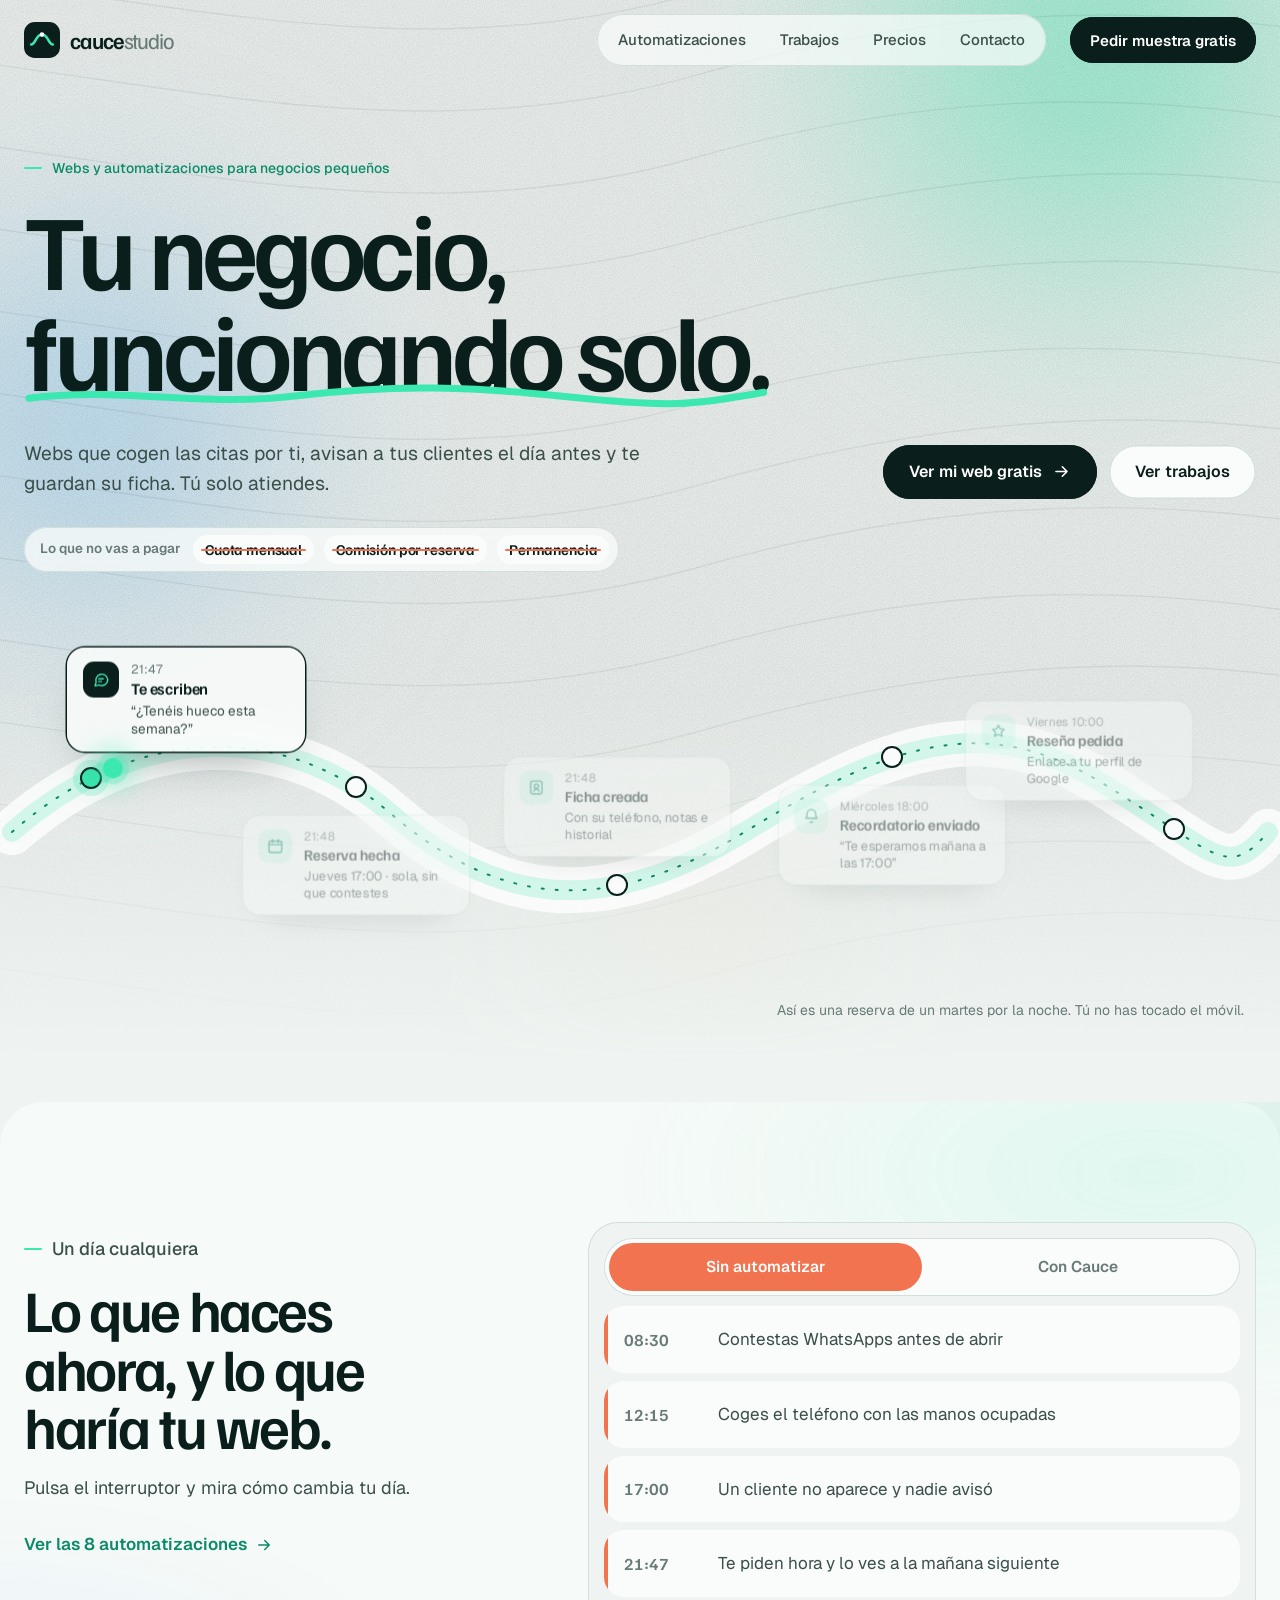
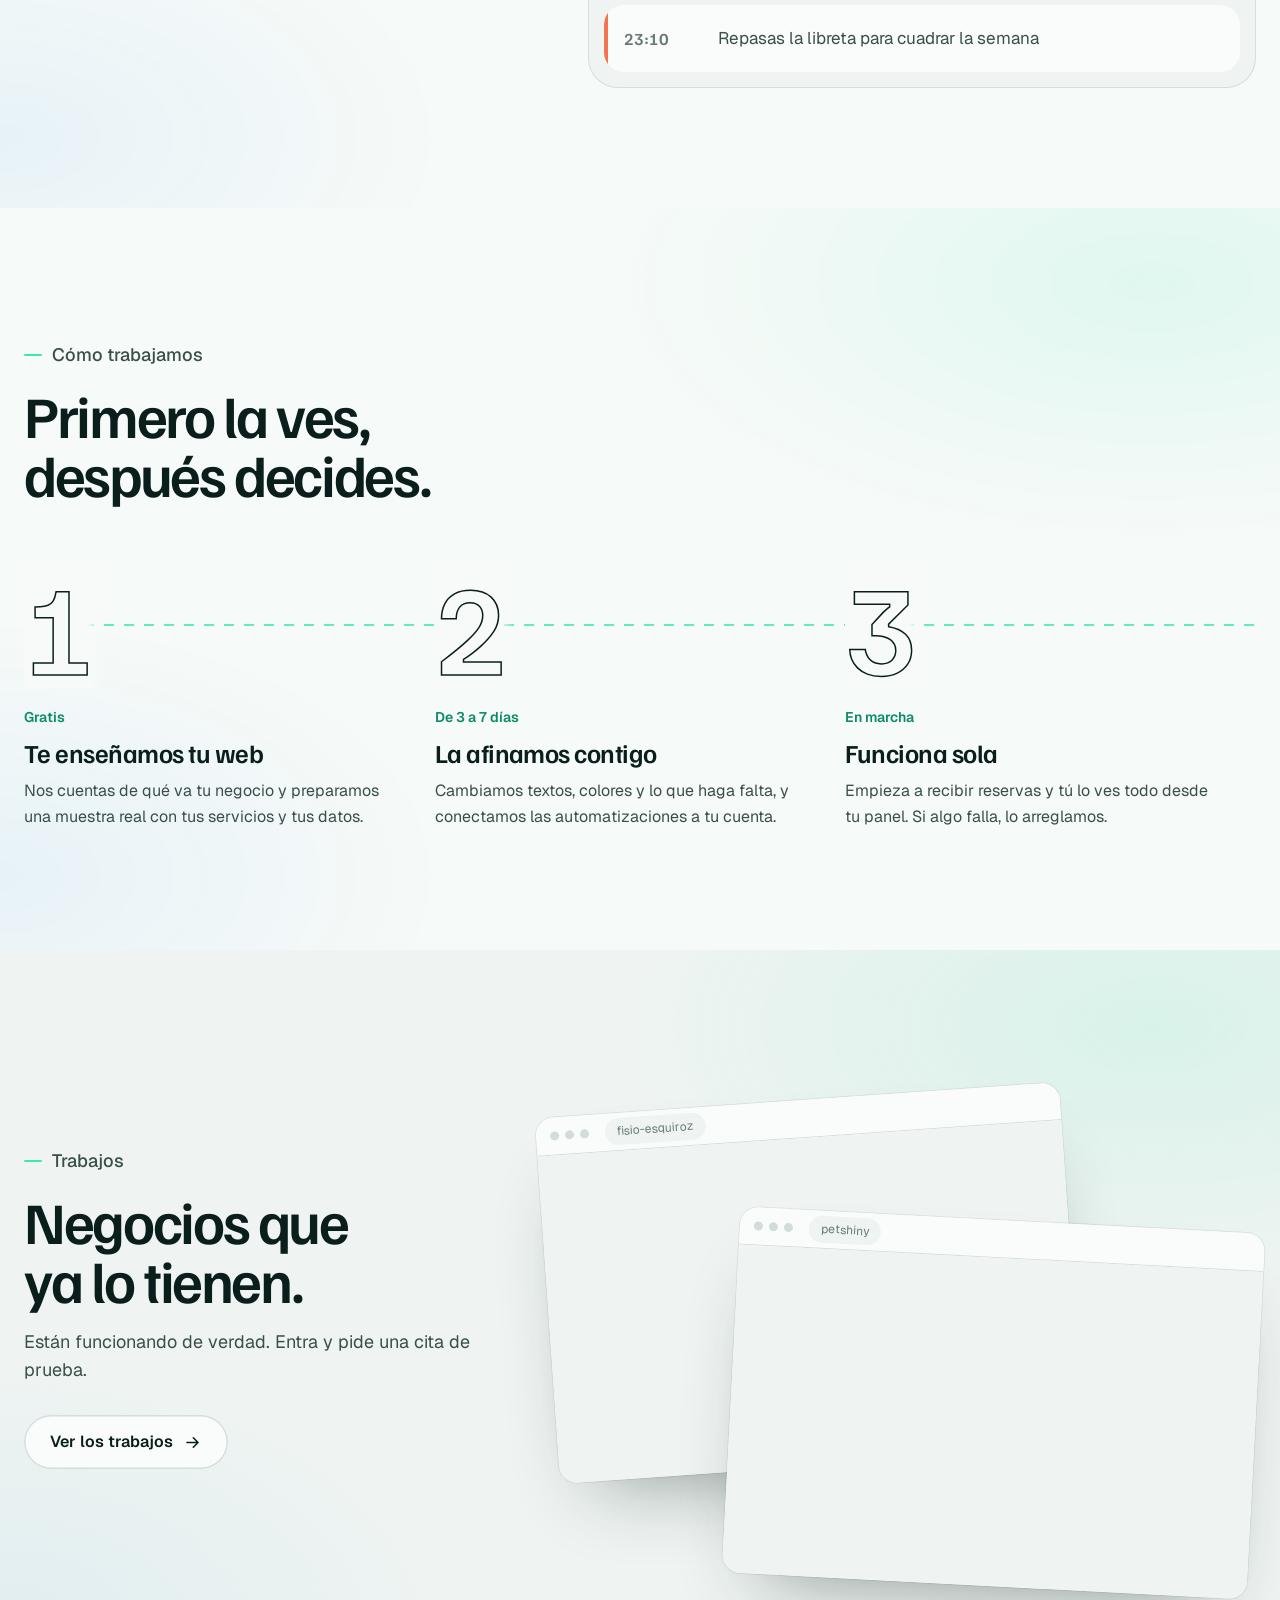
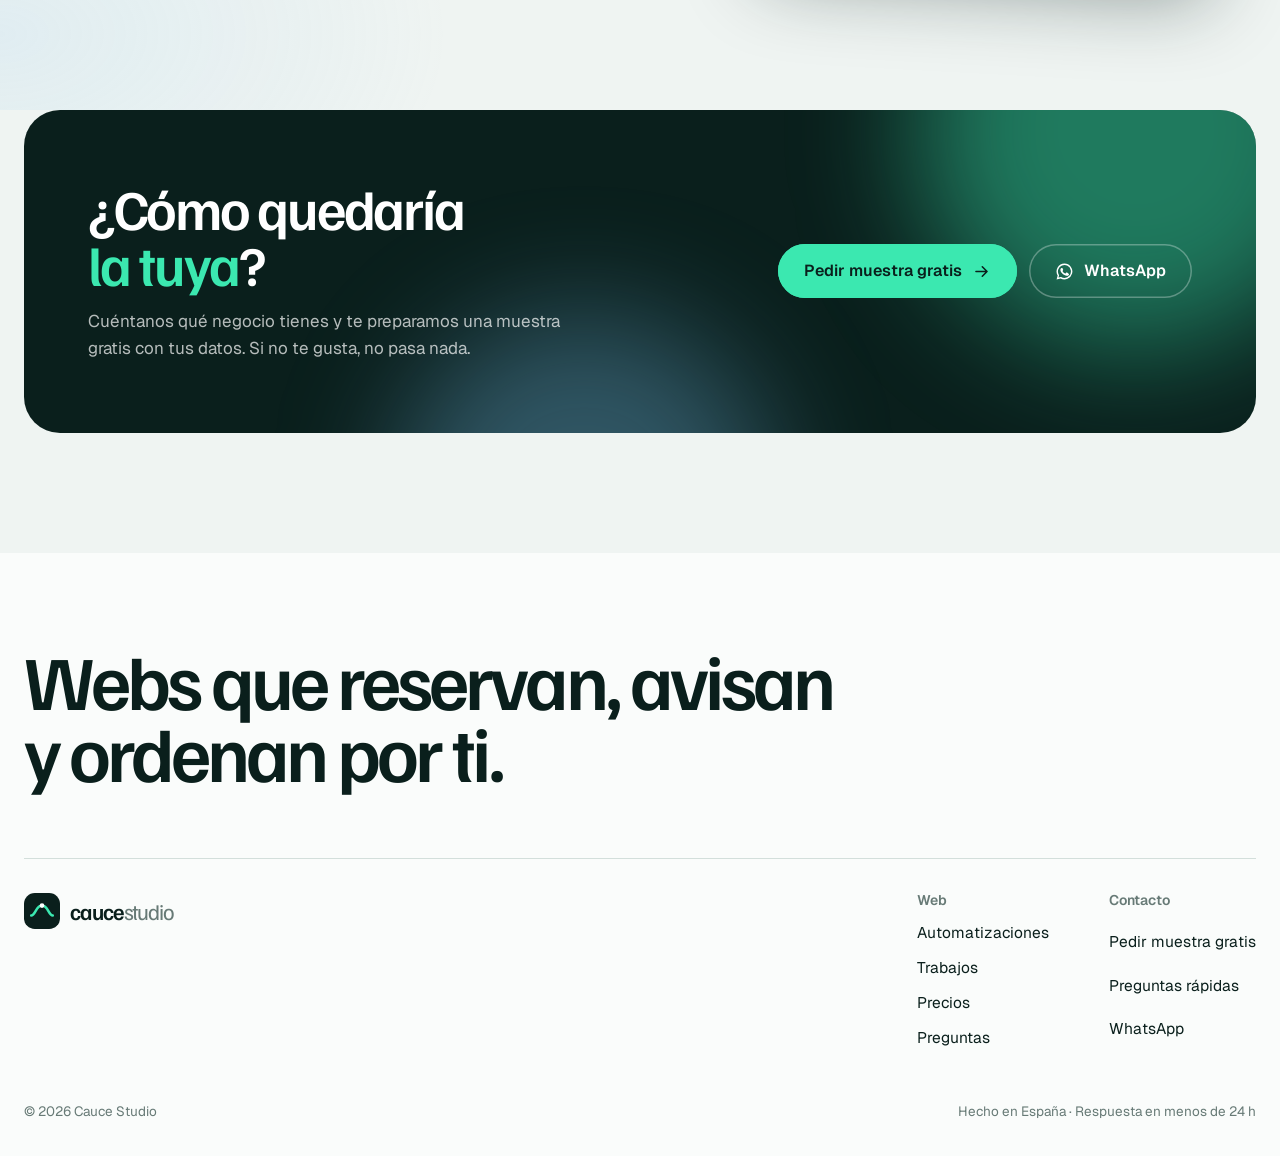
==== commit 4bf735b9: "Lo que no vas a pagar, también en la portada Co-Authored-By: Claude Opus 5.5 <noreply@anthropic.com>" ====
--- a/index.html
+++ b/index.html
@@ -22,6 +22,7 @@
   <p class="lead rv">Webs que cogen las citas por ti, avisan a tus clientes el día antes y te guardan su ficha. Tú solo atiendes.</p>
   <div class="hb rv"><a class="btn pri" href="muestra.html?v=40">Ver mi web gratis <svg class="ar" viewBox="0 0 24 24" aria-hidden="true"><path fill="none" stroke="currentColor" stroke-width="2" stroke-linecap="round" stroke-linejoin="round" d="M5 12h14M13 6l6 6-6 6"/></svg></a><a class="btn gh" href="trabajos.html?v=40">Ver trabajos</a></div>
  </div>
+ <a class="npm rv" href="precios.html?v=40"><span>Lo que no vas a pagar</span><s>Cuota mensual</s><s>Comisión por reserva</s><s>Permanencia</s></a>
 </div>
 <div class="wrap wide"><div class="cauce rv" data-cauce><svg class="rio" viewBox="0 0 1200 300" preserveAspectRatio="none" aria-hidden="true"><path class="lecho" d="M0 170 C 120 60, 260 60, 360 150 S 560 260, 700 170 S 930 50, 1040 120 S 1160 220, 1200 170"/><path class="agua" d="M0 170 C 120 60, 260 60, 360 150 S 560 260, 700 170 S 930 50, 1040 120 S 1160 220, 1200 170"/><path class="hilo" data-path d="M0 170 C 120 60, 260 60, 360 150 S 560 260, 700 170 S 930 50, 1040 120 S 1160 220, 1200 170"/></svg><span class="gota" data-gota aria-hidden="true"></span><ol class="evs"><li data-p=".07" class="ar"><span class="nodo"></span><div class="tj"><span class="ic"><svg viewBox="0 0 24 24" aria-hidden="true"><g fill="none" stroke="currentColor" stroke-width="1.8" stroke-linecap="round" stroke-linejoin="round"><path d="M21 12a8 8 0 0 1-11.6 7.1L4 20.5l1.5-5A8 8 0 1 1 21 12z"/><path d="M9 11h6M9 14.5h3.5"/></g></svg></span><div><small>21:47</small><b>Te escriben</b><span>“¿Tenéis hueco esta semana?”</span></div></div></li><li data-p=".27" class="ab"><span class="nodo"></span><div class="tj"><span class="ic"><svg viewBox="0 0 24 24" aria-hidden="true"><g fill="none" stroke="currentColor" stroke-width="1.8" stroke-linecap="round"><rect x="3" y="5" width="18" height="16" rx="3"/><path d="M3 10h18M8 3v4M16 3v4"/></g></svg></span><div><small>21:48</small><b>Reserva hecha</b><span>Jueves 17:00 · sola, sin que contestes</span></div></div></li><li data-p=".48" class="ar"><span class="nodo"></span><div class="tj"><span class="ic"><svg viewBox="0 0 24 24" aria-hidden="true"><g fill="none" stroke="currentColor" stroke-width="1.8" stroke-linecap="round"><rect x="4" y="3" width="16" height="18" rx="3"/><circle cx="12" cy="10" r="3"/><path d="M8 17c1-2 2.4-3 4-3s3 1 4 3"/></g></svg></span><div><small>21:48</small><b>Ficha creada</b><span>Con su teléfono, notas e historial</span></div></div></li><li data-p=".70" class="ab"><span class="nodo"></span><div class="tj"><span class="ic"><svg viewBox="0 0 24 24" aria-hidden="true"><g fill="none" stroke="currentColor" stroke-width="1.8" stroke-linecap="round" stroke-linejoin="round"><path d="M18 9a6 6 0 1 0-12 0c0 5-2 6-2 6h16s-2-1-2-6"/><path d="M13.7 20a2 2 0 0 1-3.4 0"/></g></svg></span><div><small>Miércoles 18:00</small><b>Recordatorio enviado</b><span>“Te esperamos mañana a las 17:00”</span></div></div></li><li data-p=".92" class="ar"><span class="nodo"></span><div class="tj"><span class="ic"><svg viewBox="0 0 24 24" aria-hidden="true"><path fill="none" stroke="currentColor" stroke-width="1.8" stroke-linejoin="round" d="m12 3 2.5 5.2 5.7.7-4.2 4 1.1 5.6L12 15.8 6.9 18.5 8 12.9 3.8 8.9l5.7-.7z"/></svg></span><div><small>Viernes 10:00</small><b>Reseña pedida</b><span>Enlace a tu perfil de Google</span></div></div></li></ol><p class="cauce-pie">Así es una reserva de un martes por la noche. Tú no has tocado el móvil.</p></div></div>
 </section>
--- a/styles.css
+++ b/styles.css
@@ -487,3 +487,13 @@
 .rp-l{stroke-width:18}
 .np{gap:0 24px}
 }
+/* lo que no pagas, versión pequeña en portada */
+.npm{display:inline-flex;flex-wrap:wrap;align-items:center;gap:8px 10px;margin-top:28px;padding:8px 10px 8px 16px;border-radius:999px;background:rgba(250,252,251,.75);box-shadow:inset 0 0 0 1px var(--linea);backdrop-filter:blur(8px);-webkit-backdrop-filter:blur(8px);transition:box-shadow .3s}
+.npm:hover{box-shadow:inset 0 0 0 1.5px var(--tinta)}
+.npm span{font-size:13.5px;font-weight:600;color:var(--mut);margin-right:2px}
+.npm s{position:relative;text-decoration:none;font:600 15px/1 var(--h);letter-spacing:-.01em;padding:7px 12px;border-radius:999px;background:var(--blanco)}
+.npm s::after{content:"";position:absolute;left:8px;right:8px;top:50%;height:2px;border-radius:2px;background:var(--coral);transform:scaleX(0);transform-origin:left;transition:transform .6s var(--ease)}
+.npm.in s::after{transform:none}
+.npm.in s:nth-of-type(1)::after{transition-delay:.7s}.npm.in s:nth-of-type(2)::after{transition-delay:.9s}.npm.in s:nth-of-type(3)::after{transition-delay:1.1s}
+@media(max-width:620px){.npm{border-radius:22px;padding:14px}.npm span{width:100%}}
+.p-index .rio-pag{opacity:0;transition:opacity .2s}
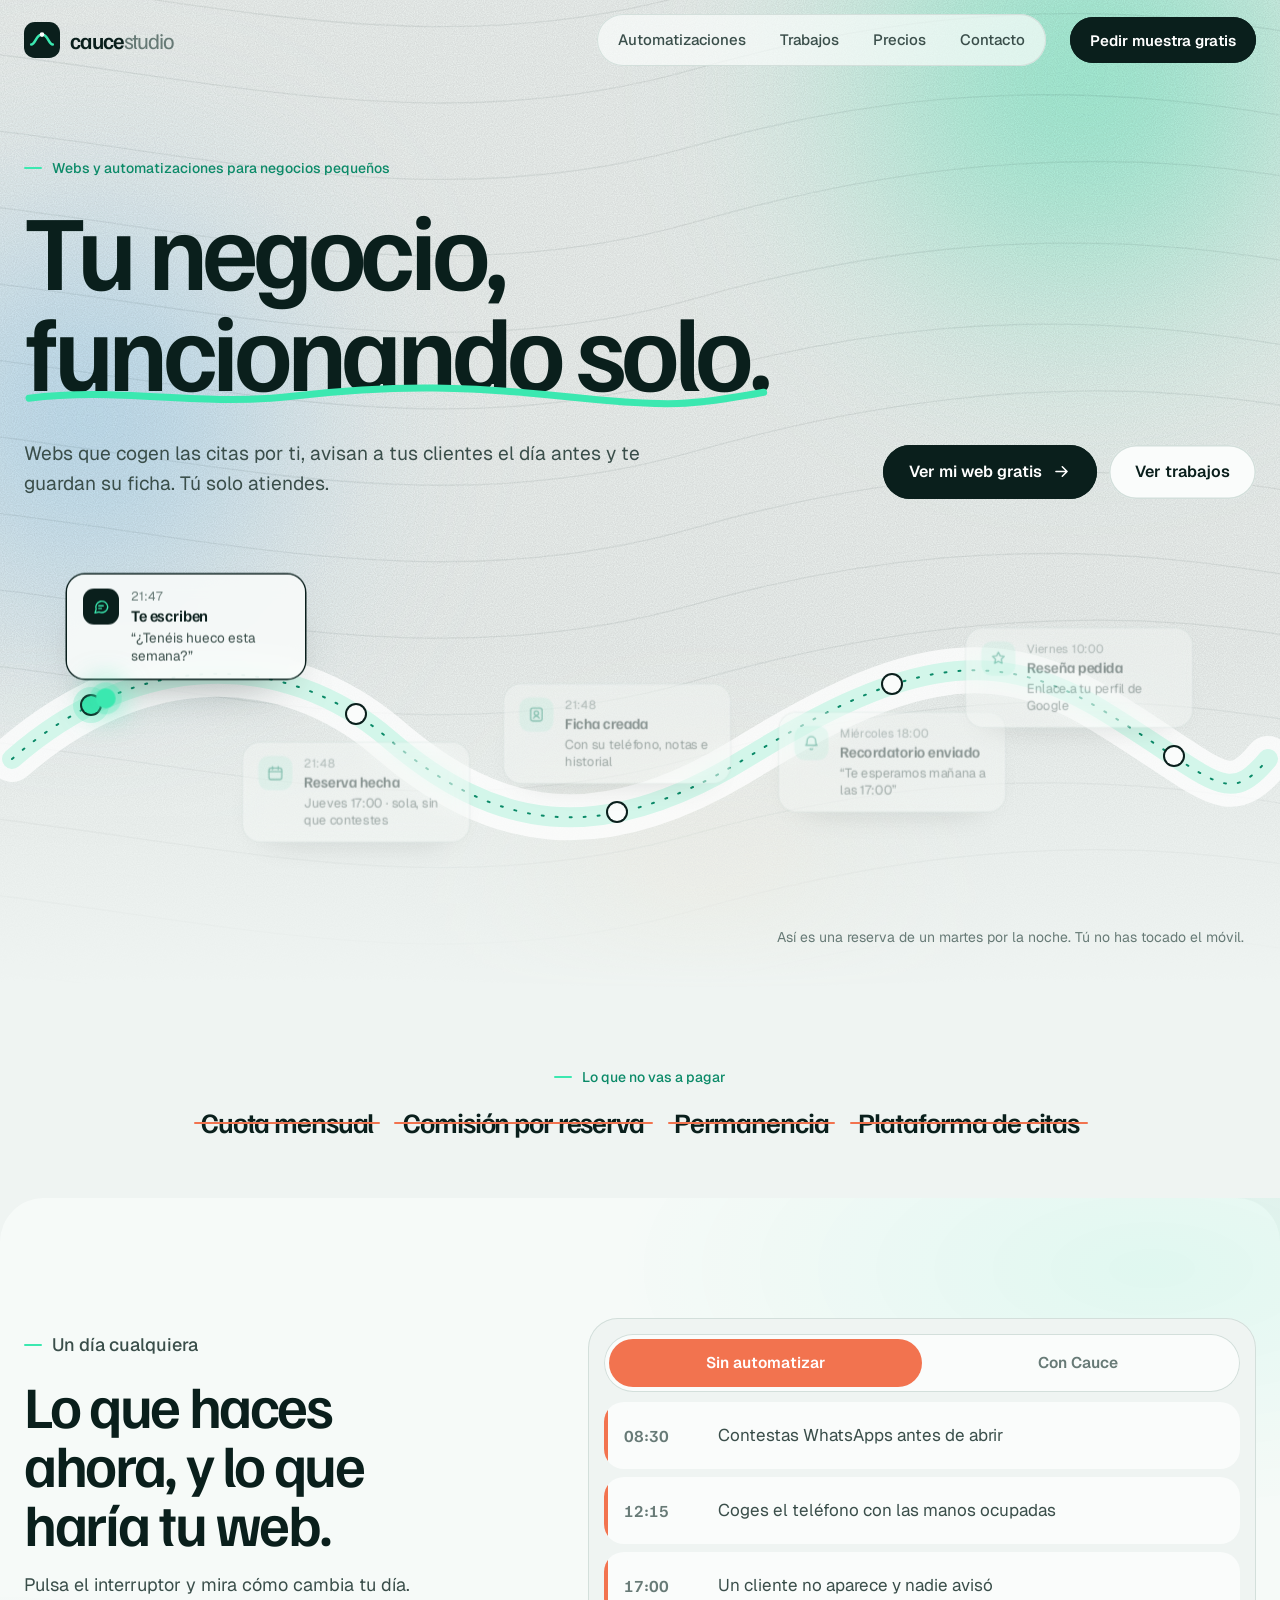
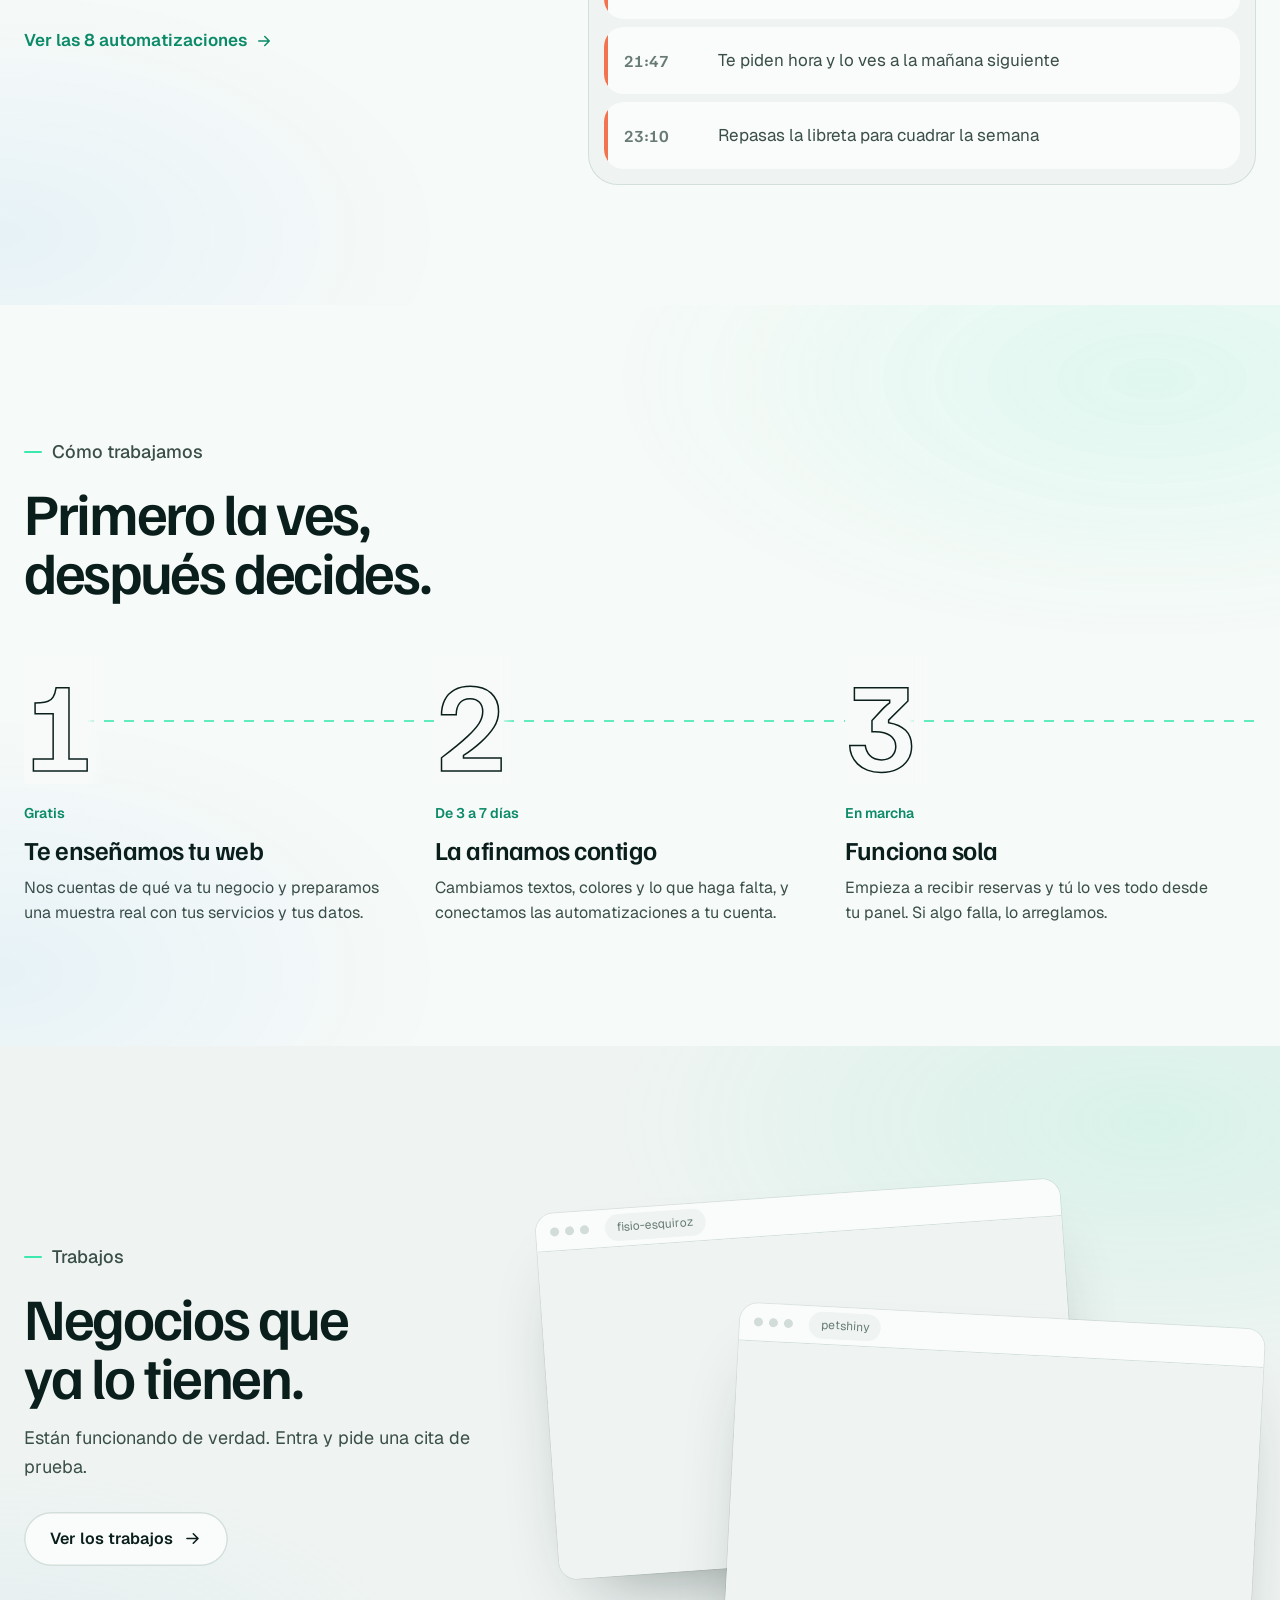
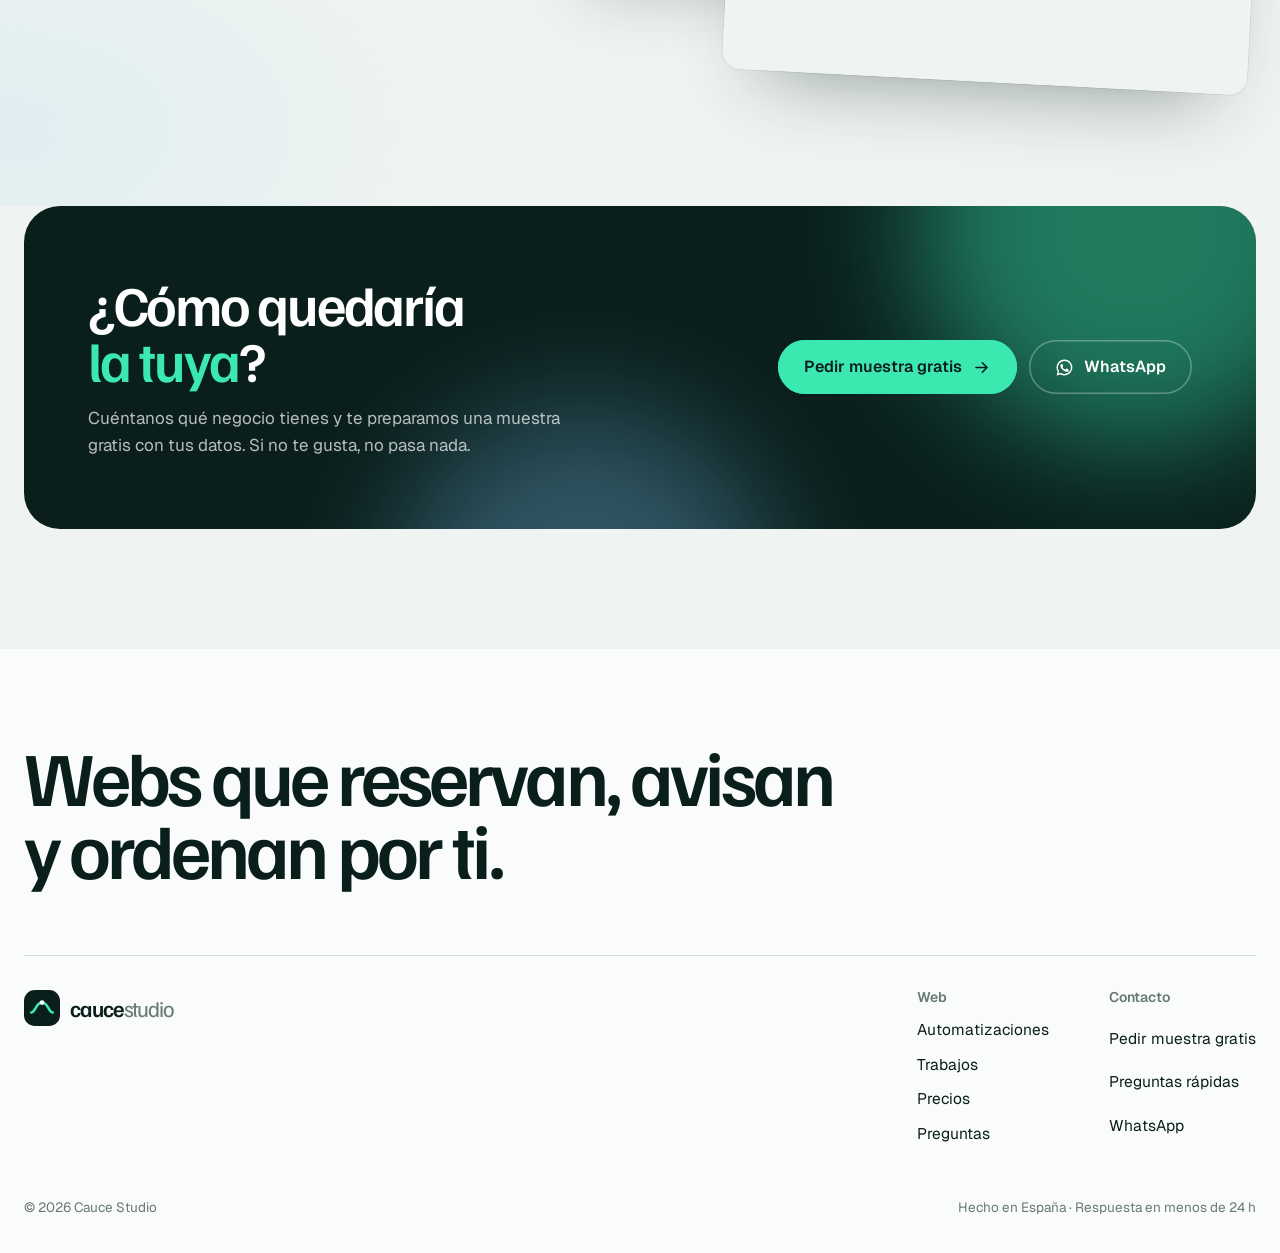
==== commit 3e8552f1: "Portada: bloque de lo que no vas a pagar como en precios, en pequeño Co-Authored-By: Claude Opus 5.5" ====
--- a/index.html
+++ b/index.html
@@ -22,10 +22,14 @@
   <p class="lead rv">Webs que cogen las citas por ti, avisan a tus clientes el día antes y te guardan su ficha. Tú solo atiendes.</p>
   <div class="hb rv"><a class="btn pri" href="muestra.html?v=40">Ver mi web gratis <svg class="ar" viewBox="0 0 24 24" aria-hidden="true"><path fill="none" stroke="currentColor" stroke-width="2" stroke-linecap="round" stroke-linejoin="round" d="M5 12h14M13 6l6 6-6 6"/></svg></a><a class="btn gh" href="trabajos.html?v=40">Ver trabajos</a></div>
  </div>
- <a class="npm rv" href="precios.html?v=40"><span>Lo que no vas a pagar</span><s>Cuota mensual</s><s>Comisión por reserva</s><s>Permanencia</s></a>
 </div>
 <div class="wrap wide"><div class="cauce rv" data-cauce><svg class="rio" viewBox="0 0 1200 300" preserveAspectRatio="none" aria-hidden="true"><path class="lecho" d="M0 170 C 120 60, 260 60, 360 150 S 560 260, 700 170 S 930 50, 1040 120 S 1160 220, 1200 170"/><path class="agua" d="M0 170 C 120 60, 260 60, 360 150 S 560 260, 700 170 S 930 50, 1040 120 S 1160 220, 1200 170"/><path class="hilo" data-path d="M0 170 C 120 60, 260 60, 360 150 S 560 260, 700 170 S 930 50, 1040 120 S 1160 220, 1200 170"/></svg><span class="gota" data-gota aria-hidden="true"></span><ol class="evs"><li data-p=".07" class="ar"><span class="nodo"></span><div class="tj"><span class="ic"><svg viewBox="0 0 24 24" aria-hidden="true"><g fill="none" stroke="currentColor" stroke-width="1.8" stroke-linecap="round" stroke-linejoin="round"><path d="M21 12a8 8 0 0 1-11.6 7.1L4 20.5l1.5-5A8 8 0 1 1 21 12z"/><path d="M9 11h6M9 14.5h3.5"/></g></svg></span><div><small>21:47</small><b>Te escriben</b><span>“¿Tenéis hueco esta semana?”</span></div></div></li><li data-p=".27" class="ab"><span class="nodo"></span><div class="tj"><span class="ic"><svg viewBox="0 0 24 24" aria-hidden="true"><g fill="none" stroke="currentColor" stroke-width="1.8" stroke-linecap="round"><rect x="3" y="5" width="18" height="16" rx="3"/><path d="M3 10h18M8 3v4M16 3v4"/></g></svg></span><div><small>21:48</small><b>Reserva hecha</b><span>Jueves 17:00 · sola, sin que contestes</span></div></div></li><li data-p=".48" class="ar"><span class="nodo"></span><div class="tj"><span class="ic"><svg viewBox="0 0 24 24" aria-hidden="true"><g fill="none" stroke="currentColor" stroke-width="1.8" stroke-linecap="round"><rect x="4" y="3" width="16" height="18" rx="3"/><circle cx="12" cy="10" r="3"/><path d="M8 17c1-2 2.4-3 4-3s3 1 4 3"/></g></svg></span><div><small>21:48</small><b>Ficha creada</b><span>Con su teléfono, notas e historial</span></div></div></li><li data-p=".70" class="ab"><span class="nodo"></span><div class="tj"><span class="ic"><svg viewBox="0 0 24 24" aria-hidden="true"><g fill="none" stroke="currentColor" stroke-width="1.8" stroke-linecap="round" stroke-linejoin="round"><path d="M18 9a6 6 0 1 0-12 0c0 5-2 6-2 6h16s-2-1-2-6"/><path d="M13.7 20a2 2 0 0 1-3.4 0"/></g></svg></span><div><small>Miércoles 18:00</small><b>Recordatorio enviado</b><span>“Te esperamos mañana a las 17:00”</span></div></div></li><li data-p=".92" class="ar"><span class="nodo"></span><div class="tj"><span class="ic"><svg viewBox="0 0 24 24" aria-hidden="true"><path fill="none" stroke="currentColor" stroke-width="1.8" stroke-linejoin="round" d="m12 3 2.5 5.2 5.7.7-4.2 4 1.1 5.6L12 15.8 6.9 18.5 8 12.9 3.8 8.9l5.7-.7z"/></svg></span><div><small>Viernes 10:00</small><b>Reseña pedida</b><span>Enlace a tu perfil de Google</span></div></div></li></ol><p class="cauce-pie">Así es una reserva de un martes por la noche. Tú no has tocado el móvil.</p></div></div>
 </section>
+
+<section class="nopagas np-ini"><div class="wrap">
+ <p class="kick rv">Lo que no vas a pagar</p>
+ <ul class="np"><li class="rv"><s>Cuota mensual</s></li><li class="rv"><s>Comisión por reserva</s></li><li class="rv"><s>Permanencia</s></li><li class="rv"><s>Plataforma de citas</s></li></ul>
+</div></section>
 
 <section class="sec dia"><div class="wrap dg">
  <div class="sh rv"><p class="kick">Un día cualquiera</p><h2>Lo que haces ahora, y lo que haría tu web.</h2><p>Pulsa el interruptor y mira cómo cambia tu día.</p>
--- a/styles.css
+++ b/styles.css
@@ -497,3 +497,7 @@
 .npm.in s:nth-of-type(1)::after{transition-delay:.7s}.npm.in s:nth-of-type(2)::after{transition-delay:.9s}.npm.in s:nth-of-type(3)::after{transition-delay:1.1s}
 @media(max-width:620px){.npm{border-radius:22px;padding:14px}.npm span{width:100%}}
 .p-index .rio-pag{opacity:0;transition:opacity .2s}
+.np-ini{padding:70px 0 60px}
+.np-ini .np{gap:2px 30px}
+.np-ini .np li{font-size:clamp(24px,2.2vw,31px)}
+.dia{margin-top:0}
